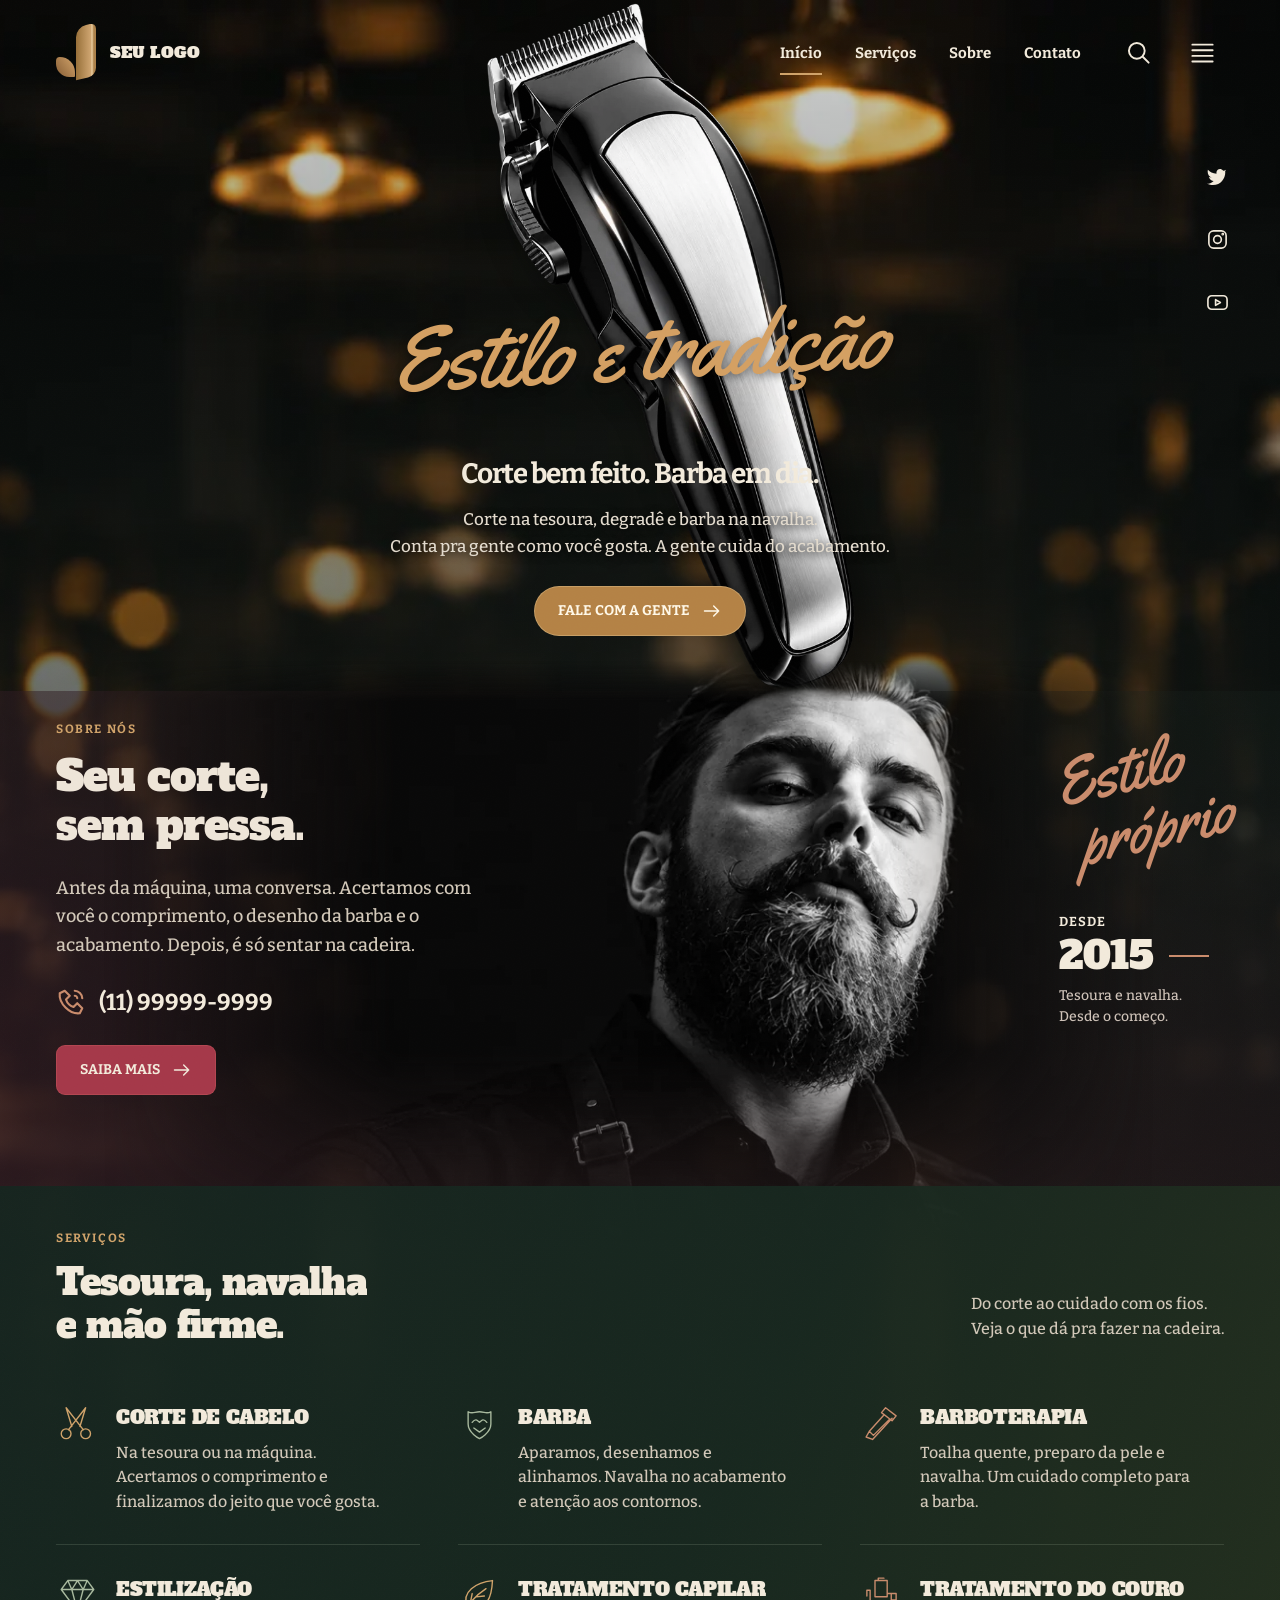
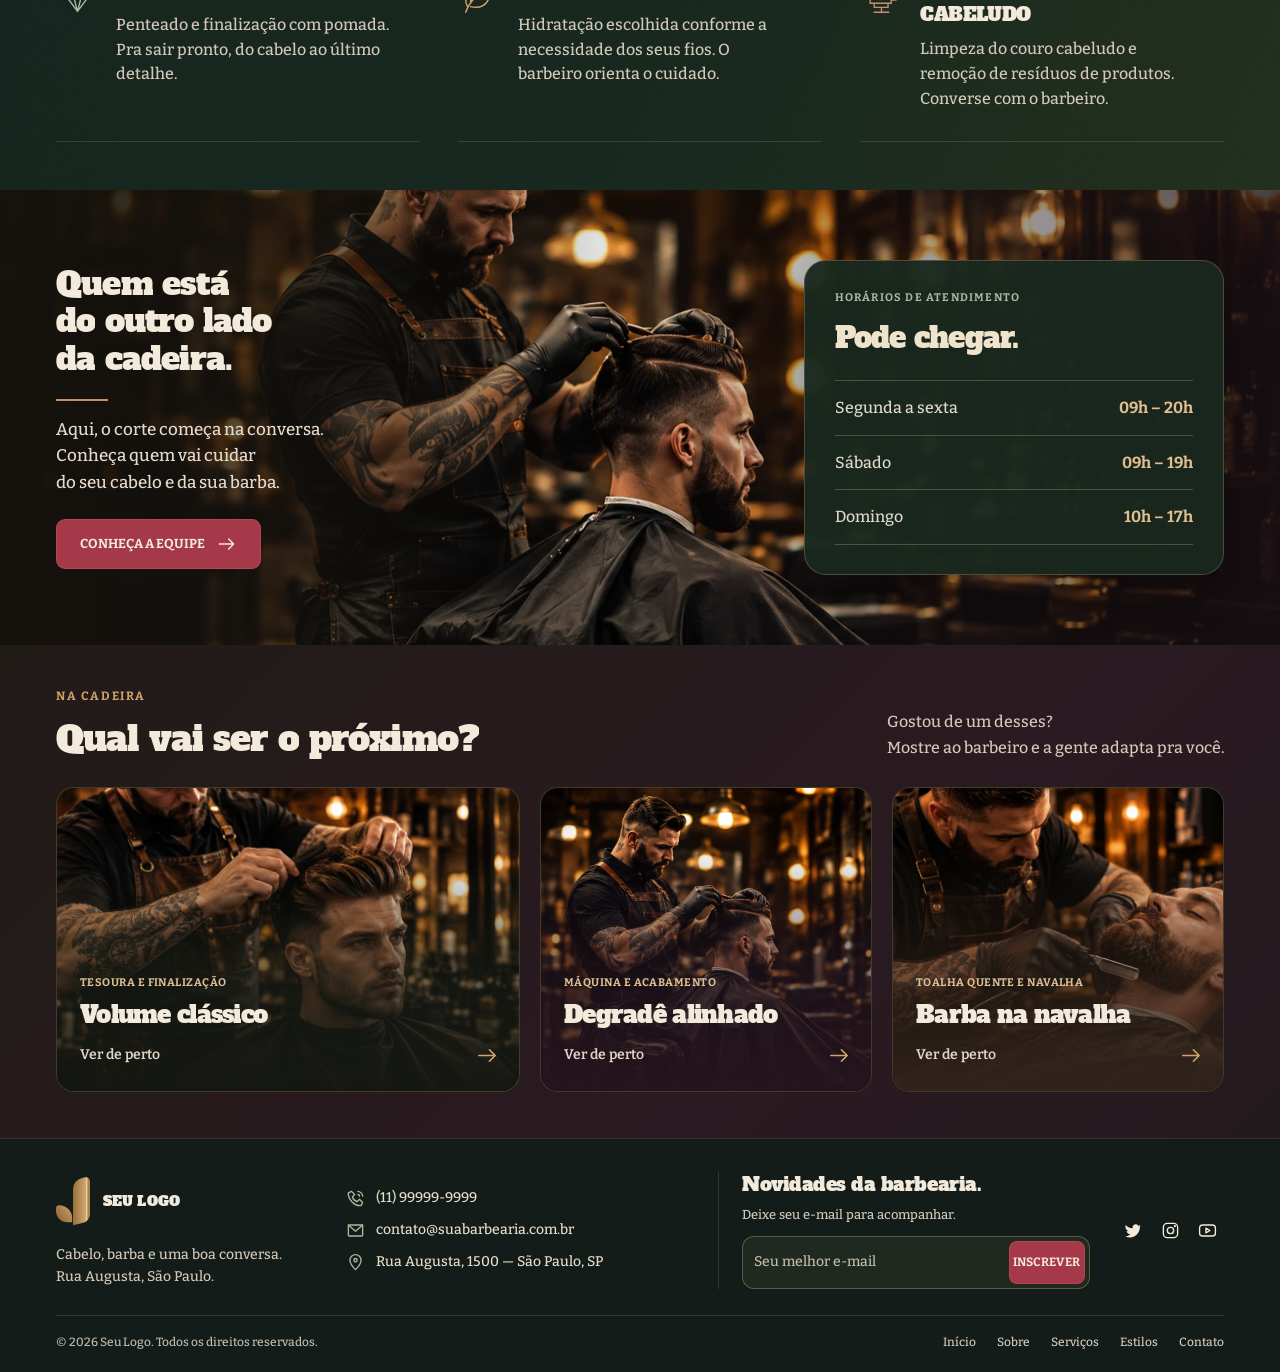
==== barbearia/index.html @ da45fa4f "Publica barbearia premium com tipografia própria e animações" ====
<!doctype html>
<html lang="pt-BR">
<head>
  <meta charset="UTF-8">
  <meta name="viewport" content="width=device-width, initial-scale=1">
  <meta name="theme-color" content="#0c0c0b">
  <meta name="description" content="Corte, barba e cuidado masculino em uma barbearia premium em São Paulo. Seu estilo, sua melhor versão.">
  <title>Barbearia Premium — Seu estilo, sua melhor versão</title>
  <link rel="icon" href="assets/favicon.svg" type="image/svg+xml">
  <link rel="preload" href="assets/clipper.webp" as="image" fetchpriority="high">
  <link rel="stylesheet" href="fonts.css">
  <link rel="stylesheet" href="styles.css">
  <script src="script.js" defer></script>
  <script src="motion.js" defer></script>
</head>
<body>
<a class="skip-link" href="#conteudo">Ir para o conteúdo</a>
<!-- Ícones vetoriais locais, sem biblioteca externa. -->
<svg class="svg-sprite" xmlns="http://www.w3.org/2000/svg" aria-hidden="true">
 <symbol id="i-arrow" viewBox="0 0 24 24"><path d="M3 12h17m-6-6 6 6-6 6"/></symbol>
 <symbol id="i-search" viewBox="0 0 24 24"><circle cx="10.5" cy="10.5" r="7"/><path d="m16 16 5 5"/></symbol>
 <symbol id="i-menu" viewBox="0 0 24 24"><path d="M3 5h18M3 10h18M3 15h18M3 20h18"/></symbol>
 <symbol id="i-phone" viewBox="0 0 24 24"><path d="m7 3 4 4-3 3c1 3 3 5 6 6l3-3 4 4-2 4c-8 1-17-8-16-16zM15 3c3 0 6 3 6 6m-6-2c1 0 2 1 2 2"/></symbol>
 <symbol id="i-mail" viewBox="0 0 24 24"><rect x="3" y="5" width="18" height="14" rx="1"/><path d="m3 5 9 8 9-8"/></symbol>
 <symbol id="i-pin" viewBox="0 0 24 24"><path d="M19 9c0 5-7 12-7 12S5 14 5 9a7 7 0 1 1 14 0Z"/><circle cx="12" cy="9" r="2"/></symbol>
 <symbol id="i-instagram" viewBox="0 0 24 24"><rect x="3" y="3" width="18" height="18" rx="5"/><circle cx="12" cy="12" r="4"/><circle cx="17.5" cy="6.5" r=".6"/></symbol>
 <symbol id="i-youtube" viewBox="0 0 24 24"><rect x="2" y="5" width="20" height="14" rx="4"/><path d="m10 9 5 3-5 3z"/></symbol>
 <symbol id="i-twitter" viewBox="0 0 24 24"><path d="M21 5c-1 .6-2 1-3 1-3-4-8-1-7 3-4 0-7-2-9-4-1 4 1 7 4 8-1 0-2 0-3-.4 1 3 3 4 5 4-2 2-5 3-7 3 13 5 20-6 19-13z" fill="currentColor" stroke="none"/></symbol>
 <symbol id="i-scissors" viewBox="0 0 48 48"><circle cx="10" cy="36" r="6"/><circle cx="34" cy="36" r="6"/><path d="m13 31 21-27-7 23M31 31 10 4l7 23"/></symbol>
 <symbol id="i-beard" viewBox="0 0 48 48"><path d="M10 9c5 3 8 0 14 0s9 3 14 0v15c0 11-14 18-14 18S10 35 10 24zm5 13c4-5 6-3 9 0 3-3 5-5 9 0M17 29l7 5 7-5"/></symbol>
 <symbol id="i-razor" viewBox="0 0 48 48"><path d="m29 4 13 10-5 6L24 10zm-2 9L9 33l5 5 20-20M9 33l-4 7 8 3 24-26"/></symbol>
 <symbol id="i-diamond" viewBox="0 0 48 48"><path d="m4 16 8-11h24l8 11-20 27zm0 0h40M12 5l5 11 7 27 7-27 5-11M17 16l7-11 7 11"/></symbol>
 <symbol id="i-leaf" viewBox="0 0 48 48"><path d="M9 37C1 19 20 7 40 5c-1 21-7 37-27 32M7 44c4-13 13-21 25-29M13 31l2-10m5 4 10-1"/></symbol>
 <symbol id="i-chair" viewBox="0 0 48 48"><path d="M16 5h15v20H16zM10 17v16h26V21h-5M10 17H6v7m30-3h6v8h-6M15 33v5h17v-5M24 38v6m-9 0h18M20 5V2h7"/></symbol>
</svg>
<header class="header container">
  <a class="brand" href="#inicio" aria-label="Seu Logo — Início"><span class="brand-mark" aria-hidden="true"></span><span>SEU LOGO</span></a>
  <nav class="desktop-nav" aria-label="Navegação principal"><a class="active" href="#inicio">Início</a><a href="#servicos">Serviços</a><a href="#sobre">Sobre</a><a href="#contato">Contato</a></nav>
  <div class="header-tools"><button class="icon-button" id="search-toggle" aria-label="Buscar no site"><svg><use href="#i-search"/></svg></button><button class="icon-button" id="menu-toggle" aria-label="Abrir menu" aria-expanded="false" aria-controls="menu-panel"><svg><use href="#i-menu"/></svg></button></div>
  <nav class="menu-panel" id="menu-panel" aria-label="Menu" hidden><a href="#inicio">Início</a><a href="#servicos">Serviços</a><a href="#sobre">Sobre</a><a href="#estilos">Estilos</a><a href="#contato">Contato e agendamento</a></nav>
 </header>
 <main id="conteudo">
<div class="opening">
  <section class="hero" id="inicio" aria-labelledby="hero-title">
   <div class="hero-stage container"><h1 id="hero-title">BARBEARIA</h1><img class="hero-clipper" src="assets/clipper.webp" alt="Máquina profissional de corte preta e prateada" width="640" height="1000" fetchpriority="high"><p class="hero-script">Estilo e tradição</p><div class="hero-copy"><p class="hero-tagline">Corte bem feito. Barba em dia.</p><p>Corte na tesoura, degradê e barba na navalha.<br>Conta pra gente como você gosta. A gente cuida do acabamento.</p><a class="button button-gold" href="#contato">FALE COM A GENTE <svg><use href="#i-arrow"/></svg></a></div></div>
   <div class="hero-social social" aria-label="Redes sociais"><a href="https://x.com/" target="_blank" rel="noopener noreferrer" aria-label="X"><svg><use href="#i-twitter"/></svg></a><a href="https://www.instagram.com/" target="_blank" rel="noopener noreferrer" aria-label="Instagram"><svg><use href="#i-instagram"/></svg></a><a href="https://www.youtube.com/" target="_blank" rel="noopener noreferrer" aria-label="YouTube"><svg><use href="#i-youtube"/></svg></a></div>
  </section>
  <section class="about" id="sobre" aria-labelledby="about-title">
   <div class="container about-layout"><div class="about-copy"><p class="eyebrow">SOBRE NÓS</p><h2 id="about-title">Seu corte,<br>sem pressa.</h2><p>Antes da máquina, uma conversa. Acertamos com você o comprimento, o desenho da barba e o acabamento. Depois, é só sentar na cadeira.</p><a class="about-phone" href="tel:+5511999999999"><svg><use href="#i-phone"/></svg>(11) 99999-9999</a><a class="button button-red" href="#equipe">SAIBA MAIS <svg><use href="#i-arrow"/></svg></a></div><img class="about-portrait" src="assets/portrait.webp" alt="Retrato em preto e branco de um homem de barba e bigode" width="1000" height="750" loading="lazy"><div class="about-signature"><p class="signature">Estilo<br><span>próprio</span></p><p class="since">DESDE<strong>2015 <span></span></strong></p><p>Tesoura e navalha.<br>Desde o começo.</p></div></div>
  </section>
  <section class="services" id="servicos" aria-labelledby="services-title"><div class="container"><div class="section-heading"><div><p class="eyebrow">SERVIÇOS</p><h2 id="services-title">Tesoura, navalha<br>e mão firme.</h2></div><p>Do corte ao cuidado com os fios.<br>Veja o que dá pra fazer na cadeira.</p></div>
   <div class="services-grid">
    <article class="service"><svg><use href="#i-scissors"/></svg><div><h3>CORTE DE CABELO</h3><p>Na tesoura ou na máquina. Acertamos o comprimento e finalizamos do jeito que você gosta.</p></div></article>
    <article class="service"><svg><use href="#i-beard"/></svg><div><h3>BARBA</h3><p>Aparamos, desenhamos e alinhamos. Navalha no acabamento e atenção aos contornos.</p></div></article>
    <article class="service"><svg><use href="#i-razor"/></svg><div><h3>BARBOTERAPIA</h3><p>Toalha quente, preparo da pele e navalha. Um cuidado completo para a barba.</p></div></article>
    <article class="service"><svg><use href="#i-diamond"/></svg><div><h3>ESTILIZAÇÃO</h3><p>Penteado e finalização com pomada. Pra sair pronto, do cabelo ao último detalhe.</p></div></article>
    <article class="service"><svg><use href="#i-leaf"/></svg><div><h3>TRATAMENTO CAPILAR</h3><p>Hidratação escolhida conforme a necessidade dos seus fios. O barbeiro orienta o cuidado.</p></div></article>
    <article class="service"><svg><use href="#i-chair"/></svg><div><h3>TRATAMENTO DO COURO CABELUDO</h3><p>Limpeza do couro cabeludo e remoção de resíduos de produtos. Converse com o barbeiro.</p></div></article>
   </div></div></section>
</div>
<section class="team" id="equipe" aria-labelledby="team-title"><img class="team-photo" src="assets/team.webp" alt="Barbeiro profissional atendendo um cliente em uma barbearia com iluminação quente" width="1600" height="900" loading="lazy"><div class="container team-layout"><div class="team-copy"><h2 id="team-title">Quem está<br>do outro lado<br>da cadeira.</h2><span class="gold-line"></span><p>Aqui, o corte começa na conversa.<br>Conheça quem vai cuidar<br>do seu cabelo e da sua barba.</p><button class="button button-red" id="team-details">CONHEÇA A EQUIPE <svg><use href="#i-arrow"/></svg></button></div><div class="hours"><p class="eyebrow">HORÁRIOS DE ATENDIMENTO</p><h3>Pode chegar.</h3><dl><div><dt>Segunda a sexta</dt><dd>09h – 20h</dd></div><div><dt>Sábado</dt><dd>09h – 19h</dd></div><div><dt>Domingo</dt><dd>10h – 17h</dd></div></dl></div></div></section>
<section class="styles-showcase" id="estilos" aria-labelledby="styles-title">
 <div class="container">
  <div class="styles-heading"><div><p class="eyebrow">NA CADEIRA</p><h2 id="styles-title">Qual vai ser o próximo?</h2></div><p>Gostou de um desses?<br>Mostre ao barbeiro e a gente adapta pra você.</p></div>
  <div class="styles-gallery">
   <button class="style-tile style-featured" data-style="0" aria-label="Ampliar visual: Volume clássico"><img src="assets/haircut.webp" alt="Corte masculino clássico com volume e acabamento definido" width="1100" height="619" loading="lazy"><span class="style-caption"><span class="style-kicker">TESOURA E FINALIZAÇÃO</span><strong>Volume clássico</strong><span class="style-discover">Ver de perto <svg><use href="#i-arrow"/></svg></span></span></button>
   <button class="style-tile" data-style="1" aria-label="Ampliar visual: Degradê alinhado"><img src="assets/team.webp" alt="Barbeiro trabalhando no degradê de um corte masculino" width="1600" height="900" loading="lazy"><span class="style-caption"><span class="style-kicker">MÁQUINA E ACABAMENTO</span><strong>Degradê alinhado</strong><span class="style-discover">Ver de perto <svg><use href="#i-arrow"/></svg></span></span></button>
   <button class="style-tile" data-style="2" aria-label="Ampliar visual: Barba na navalha"><img src="assets/beard.webp" alt="Cuidado profissional com o desenho e acabamento de uma barba" width="1100" height="619" loading="lazy"><span class="style-caption"><span class="style-kicker">TOALHA QUENTE E NAVALHA</span><strong>Barba na navalha</strong><span class="style-discover">Ver de perto <svg><use href="#i-arrow"/></svg></span></span></button>
  </div>
 </div>
</section>
</main>
<footer class="footer" id="contato"><div class="footer-main container"><div class="footer-brand"><a class="brand" href="#inicio"><span class="brand-mark" aria-hidden="true"></span><span>SEU LOGO</span></a><p>Cabelo, barba e uma boa conversa.<br>Rua Augusta, São Paulo.</p></div><address class="contact-details"><a href="tel:+5511999999999"><svg><use href="#i-phone"/></svg>(11) 99999-9999</a><a href="mailto:contato@suabarbearia.com.br"><svg><use href="#i-mail"/></svg>contato@suabarbearia.com.br</a><p><svg><use href="#i-pin"/></svg>Rua Augusta, 1500 — São Paulo, SP</p></address><div class="newsletter"><h3>Novidades da barbearia.</h3><p>Deixe seu e-mail para acompanhar.</p><form id="newsletter-form"><label class="sr-only" for="newsletter-email">Seu e-mail</label><input type="email" id="newsletter-email" name="email" placeholder="Seu melhor e-mail" autocomplete="email" required><button type="submit" class="button button-red">INSCREVER</button></form><p class="form-status" id="newsletter-status" role="status"></p></div><div class="footer-social social" aria-label="Redes sociais"><a href="https://x.com/" target="_blank" rel="noopener noreferrer" aria-label="X"><svg><use href="#i-twitter"/></svg></a><a href="https://www.instagram.com/" target="_blank" rel="noopener noreferrer" aria-label="Instagram"><svg><use href="#i-instagram"/></svg></a><a href="https://www.youtube.com/" target="_blank" rel="noopener noreferrer" aria-label="YouTube"><svg><use href="#i-youtube"/></svg></a></div></div><div class="footer-bottom container"><p>© <span id="year">2026</span> Seu Logo. Todos os direitos reservados.</p><nav aria-label="Navegação do rodapé"><a href="#inicio">Início</a><a href="#sobre">Sobre</a><a href="#servicos">Serviços</a><a href="#estilos">Estilos</a><a href="#contato">Contato</a></nav></div></footer>
<dialog id="content-dialog" class="content-dialog"><button class="dialog-close" aria-label="Fechar janela">×</button><div id="dialog-body"></div></dialog>
<dialog id="search-dialog" class="content-dialog search-dialog"><button class="dialog-close" aria-label="Fechar busca">×</button><p class="eyebrow">ENCONTRE O QUE PRECISA</p><h2>BUSCAR NO SITE</h2><label class="sr-only" for="site-search">Buscar serviços, estilos ou contato</label><input id="site-search" type="search" placeholder="Corte, barba, horários..." autocomplete="off"><ul id="search-results"></ul><p class="search-empty" hidden>Nenhum resultado. Tente “barba” ou “contato”.</p></dialog>
</body>
</html>
---- barbearia/fonts.css ----
@font-face {
  font-family: 'Alfa Slab One';
  font-style: normal;
  font-weight: 400;
  font-display: swap;
  src: url(assets/fonts/alfa-slab-one-400.woff) format('woff');
}
@font-face {
  font-family: 'Bitter';
  font-style: normal;
  font-weight: 500;
  font-display: swap;
  src: url(assets/fonts/bitter-500.woff) format('woff');
}
@font-face {
  font-family: 'Bitter';
  font-style: normal;
  font-weight: 600;
  font-display: swap;
  src: url(assets/fonts/bitter-600.woff) format('woff');
}
@font-face {
  font-family: 'Bitter';
  font-style: normal;
  font-weight: 700;
  font-display: swap;
  src: url(assets/fonts/bitter-700.woff) format('woff');
}
@font-face {
  font-family: 'Yellowtail';
  font-style: normal;
  font-weight: 400;
  font-display: swap;
  src: url(assets/fonts/yellowtail-400.woff) format('woff');
}
---- barbearia/styles.css ----
/* Identidade: letreiro de oficina, papel quente e pigmentos escuros. */
:root{--ink:#0d1110;--forest:#182920;--wine:#321b23;--tobacco:#38291d;--cream:#f2eadb;--muted:#d2c8b9;--brass:#d0a36a;--copper:#ca8c6c;--sage:#a8b99e;--red:#a53849;--line:#c5a27436;--display:'Alfa Slab One',Georgia,serif;--body:'Bitter',Georgia,serif;--script:'Yellowtail',cursive;--container:1200px;--ease:cubic-bezier(.22,1,.36,1)}
*{box-sizing:border-box}html{scroll-behavior:smooth;scroll-padding-top:24px}body{margin:0;background:var(--ink);color:var(--cream);font-family:var(--body);font-size:17px;font-weight:500;line-height:1.6}body:has(dialog[open]){overflow:hidden}button,input{font:inherit}button,a,input{-webkit-tap-highlight-color:transparent}button{cursor:pointer}a{color:inherit;text-decoration:none}img{display:block;max-width:100%}svg{width:24px;height:24px;fill:none;stroke:currentColor;stroke-width:1.7;stroke-linecap:round;stroke-linejoin:round;flex-shrink:0}.svg-sprite{position:absolute;width:0;height:0;overflow:hidden}.container{width:calc(100% - 112px);max-width:var(--container);margin-inline:auto}h1,h2,h3,p{margin:0}h2,h3{font-family:var(--display);font-weight:400;line-height:1.15;letter-spacing:-.025em}h2{font-size:38px}h3{font-size:22px}p{color:var(--muted)}a,button{transition:color .2s,background-color .2s,border-color .2s}a:hover{color:var(--brass)}:focus-visible{outline:2px solid var(--brass);outline-offset:5px}[hidden]{display:none!important}.sr-only{position:absolute;width:1px;height:1px;padding:0;margin:-1px;overflow:hidden;clip:rect(0,0,0,0);white-space:nowrap;border:0}.skip-link{position:fixed;left:16px;top:-80px;z-index:100;background:var(--brass);color:var(--ink);padding:12px}.skip-link:focus{top:16px}.eyebrow{font-family:var(--body);font-size:12px;color:var(--brass);font-weight:700;letter-spacing:1.6px;margin-bottom:13px;line-height:1.45}.button{display:inline-flex;align-items:center;justify-content:center;gap:12px;border:1px solid transparent;min-height:50px;padding:13px 23px;border-radius:9px;font-family:var(--body);font-size:14px;font-weight:700;line-height:1.25;letter-spacing:0;color:var(--cream);position:relative;isolation:isolate;overflow:hidden}.button svg{width:20px;height:20px;transition:transform .3s var(--ease)}.button:hover svg{transform:translateX(4px)}.button-red{background:var(--red);border-color:#d9716940}.button-red:hover{background:#ba4051;color:#fff}.button-gold{border-radius:30px;background:#b48245;border-color:#e4c79566;color:#fff8e8}.button-gold:hover{background:#c39252;color:#fff}.button-gold:after{content:'';position:absolute;inset:-50% auto -50% -45%;width:25%;background:linear-gradient(90deg,transparent,#fff6,transparent);transform:skewX(-20deg);pointer-events:none}.button-gold:hover:after,.button-gold:focus-visible:after{animation:button-sheen .8s var(--ease)}@keyframes button-sheen{to{left:130%}}
/* Navegação e hero: fotografias no centro da composição. */
.opening{position:relative;isolation:isolate;background:#0d1511}.opening:before{content:'';position:absolute;inset:0;z-index:-2;background:linear-gradient(180deg,#10171430,#101714a3 40%,#24151acc 65%,#111c15f5 100%),url('assets/interior.webp') center top/cover no-repeat}.opening:after{content:'';position:absolute;inset:0;z-index:8;pointer-events:none;opacity:.09;background-image:url("data:image/svg+xml,%3Csvg xmlns='http://www.w3.org/2000/svg' width='160' height='160'%3E%3Cfilter id='n'%3E%3CfeTurbulence type='fractalNoise' baseFrequency='.87' numOctaves='3' stitchTiles='stitch'/%3E%3C/filter%3E%3Cpath fill='%23fff' opacity='.16' filter='url(%23n)' d='M0 0h160v160H0z'/%3E%3C/svg%3E")}.header{position:absolute;z-index:20;top:0;left:0;right:0;display:flex;align-items:center;gap:35px;height:105px;max-width:1280px}.brand{display:inline-flex;align-items:center;gap:12px;font-family:var(--display);font-size:16px;letter-spacing:.1px;color:var(--cream);white-space:nowrap}.brand-mark{position:relative;display:block;width:42px;height:55px;flex-shrink:0}.brand-mark:before{content:'';position:absolute;right:2px;top:0;height:53px;width:20px;border-radius:10px 6px 8px 0;background:linear-gradient(90deg,#977039,#d1a773 76%,#f0d6aa 79%,#ac814a 89%);transform:skewY(-13deg)}.brand-mark:after{content:'';position:absolute;left:0;bottom:3px;width:19px;height:20px;border-radius:4px 16px 1px 14px;background:linear-gradient(55deg,#865e35,#d2a36a)}.desktop-nav{display:flex;margin-left:auto;gap:33px;font-size:15px;font-weight:700}.desktop-nav a{position:relative;padding:12px 0}.desktop-nav a:after{content:'';position:absolute;bottom:2px;left:0;width:100%;height:2px;background:var(--brass);transform:scaleX(0);transform-origin:left;transition:transform .35s var(--ease)}.desktop-nav a.active:after,.desktop-nav a:hover:after,.desktop-nav a:focus-visible:after{transform:scaleX(1)}.header-tools{display:flex;gap:20px}.icon-button{display:grid;place-items:center;background:none;color:var(--cream);border:0;padding:8px;min-width:44px;min-height:44px}.icon-button svg{width:27px;height:27px}.icon-button:hover{color:var(--brass)}.menu-panel{position:absolute;right:0;top:95px;width:310px;padding:19px 25px;background:#17221bf5;border:1px solid var(--line);border-radius:18px;box-shadow:0 15px 45px #0006;font-size:16px}.menu-panel a{display:block;padding:10px 0}.hero{height:clamp(650px,54vw,790px);position:relative;isolation:isolate}.hero-stage{height:100%;position:relative;text-align:center;max-width:1260px;width:calc(100% - 140px)}.hero h1{position:absolute;z-index:1;left:0;right:0;top:22%;font-family:var(--display);font-size:clamp(65px,12.8vw,185px);font-weight:400;letter-spacing:-.06em;line-height:1;color:var(--cream);text-shadow:0 4px 22px #0005}.hero-clipper{--clipper-x:-46%;position:absolute;z-index:2;left:50%;top:0;height:100%;width:48%;object-fit:contain;transform:translateX(var(--clipper-x));filter:drop-shadow(13px 10px 16px #0008);pointer-events:none;animation:clipper-float 6.5s ease-in-out infinite}.hero-script{position:absolute;z-index:3;left:0;right:0;top:44%;font-family:var(--script);font-size:clamp(65px,7.1vw,109px);line-height:1;letter-spacing:0;color:#d4a062;white-space:nowrap;transform:rotate(-3deg);text-shadow:0 3px 8px #0006}.hero-copy{position:absolute;z-index:4;left:0;right:0;top:66%}.hero-tagline{font-family:var(--body);font-size:28px;line-height:1.25;font-weight:700;color:var(--cream);margin-bottom:15px;letter-spacing:-.04em}.hero-copy>p:nth-child(2){font-size:17px;line-height:1.6;color:#e2dacd;margin:0 auto 25px;max-width:680px;text-shadow:0 2px 10px #000}.hero-social{position:absolute;right:3.6%;top:23%;flex-direction:column;gap:27px}.social{display:flex;align-items:center}.social a{display:grid;place-items:center;min-width:32px;min-height:36px}.social svg{width:23px;height:23px}@keyframes clipper-float{0%,100%{transform:translateX(var(--clipper-x)) translateY(0) rotate(-1.5deg)}50%{transform:translateX(var(--clipper-x)) translateY(-18px) rotate(1.5deg)}}
.about{position:relative;z-index:6;background:linear-gradient(90deg,#301c2382,#211b1980 42%,#17231d45)}.about-layout{position:relative;min-height:495px;padding:30px 0 48px}.about-copy{position:relative;z-index:2;width:45%;max-width:500px}.about h2{font-size:42px;line-height:1.18;margin-bottom:23px;color:#eee5d8}.about-copy>p:not(.eyebrow){font-size:18px;line-height:1.6;max-width:425px}.about-phone{display:flex;align-items:center;gap:13px;font-family:var(--body);font-size:23px;font-weight:700;margin:24px 0}.about-phone svg{width:30px;height:30px;color:var(--copper)}.about-portrait{position:absolute;z-index:0;width:90%;max-width:none;right:6%;top:-30px;height:580px;object-fit:cover;object-position:69% 43%;mask-image:linear-gradient(0deg,transparent,black 33%,black 93%,transparent),linear-gradient(90deg,transparent,black 28%,black 75%,transparent);mask-composite:intersect;filter:grayscale(1)}.about-signature{position:absolute;right:0;top:45px;width:165px;z-index:1}.signature{font-family:var(--script);font-size:65px;line-height:.95;color:var(--copper);transform:rotate(-13deg)}.signature span{margin-left:12px}.since{margin-top:55px;font-family:var(--body);color:var(--cream);font-size:13px;font-weight:700;letter-spacing:1px;line-height:1}.since strong{display:flex;align-items:center;gap:16px;font-family:var(--display);font-size:38px;font-weight:400;line-height:1.5;letter-spacing:-1px}.since strong span{display:inline-block;width:40px;height:2px;background:var(--copper)}.about-signature>p:last-child{font-size:14px;line-height:1.5;color:#cec2b8}.services{position:relative;z-index:7;padding:44px 0 48px;background:linear-gradient(115deg,#15251fee,#17281fee 55%,#24301eee)}.section-heading{display:flex;align-items:flex-end;justify-content:space-between;gap:40px;margin-bottom:30px}.section-heading h2{font-size:36px;line-height:1.2}.section-heading>p{max-width:400px;font-size:16px;line-height:1.6;padding-bottom:5px}.services-grid{display:grid;grid-template-columns:repeat(3,1fr);gap:4px 38px}.service{display:flex;gap:19px;align-items:flex-start;padding:25px 2px 29px;border-bottom:1px solid #bac8ad2b;transition:border-color .3s}.service>svg{width:39px;height:44px;color:var(--brass);stroke-width:1.7}.service:nth-child(2n)>svg{color:var(--sage)}.service:nth-child(3n)>svg{color:var(--copper)}.service h3{font-size:19px;line-height:1.3;letter-spacing:-.02em;margin:3px 0 11px}.service p{font-size:16px;line-height:1.55;max-width:275px}.service:hover{border-color:#c0a27588}.service p br{display:none}
.team{position:relative;isolation:isolate;min-height:455px;display:flex;align-items:center;background:var(--tobacco)}.team-photo{position:absolute;inset:0;width:100%;height:100%;object-fit:cover;object-position:center 45%;z-index:-2}.team:before{content:'';position:absolute;inset:0;z-index:-1;background:linear-gradient(90deg,#17140fe8,#17140faf 25%,#17140f18 48%,#21191855 65%,#25171c9c)}.team-layout{display:flex;align-items:center;justify-content:space-between;gap:30px;padding:40px 0}.team-copy{width:35%}.team-copy h2{font-size:32px;line-height:1.18}.gold-line{display:block;width:52px;height:2px;background:var(--copper);margin:20px 0 16px;transform-origin:left}.team-copy p{font-size:17px;line-height:1.55;color:#e4d9cb;margin-bottom:23px}.team-copy .button{font-size:13px}.hours{width:36%;max-width:430px;background:#19281ff5;border:1px solid #d4b58345;border-radius:22px;padding:29px 30px;box-shadow:0 15px 40px #0004}.hours .eyebrow{font-size:11px;color:var(--sage);letter-spacing:1.2px;margin-bottom:16px}.hours h3{font-size:29px;line-height:1.2;margin-bottom:24px;color:#f0e3cc}.hours dl{margin:0}.hours dl>div{display:flex;justify-content:space-between;gap:16px;border-top:1px solid #b6b98e4d;padding:14px 0;font-size:16px}.hours dl>div:last-child{border-bottom:1px solid #b6b98e4d}.hours dt{color:#dfd8ca}.hours dd{margin:0;white-space:nowrap;font-weight:700;color:#dfbe90}
.styles-showcase{background:linear-gradient(135deg,#211b18,#2a1a21 65%,#231a1e);padding:43px 0 46px}.styles-heading{display:flex;justify-content:space-between;align-items:flex-end;gap:32px;margin-bottom:27px}.styles-heading h2{font-size:35px;line-height:1.2}.styles-heading>p{font-size:16px;line-height:1.6;max-width:400px}.styles-gallery{display:grid;grid-template-columns:1.4fr 1fr 1fr;gap:20px}.style-tile{--tilt-x:0deg;--tilt-y:0deg;position:relative;min-height:305px;overflow:hidden;isolation:isolate;padding:0;border:1px solid #ccae7d30;border-radius:18px;background:#221f17;color:var(--cream);text-align:left;transform:perspective(1000px) rotateX(var(--tilt-x)) rotateY(var(--tilt-y));transition:transform .35s var(--ease),border-color .3s}.style-tile:after{content:'';position:absolute;inset:0;z-index:-1;background:linear-gradient(0deg,#151712fa,#1b2018a6 37%,#0000 83%)}.style-tile:nth-child(2):after{background:linear-gradient(0deg,#26141efa,#2818229c 37%,#0000 83%)}.style-tile:nth-child(3):after{background:linear-gradient(0deg,#30231bfa,#30231b9c 37%,#0000 83%)}.style-tile img{position:absolute;inset:0;z-index:-2;width:100%;height:100%;object-fit:cover;transition:transform .6s var(--ease),filter .3s}.style-tile:nth-child(2) img{object-position:40% center}.style-tile:nth-child(3) img{object-position:38% center}.style-caption{position:absolute;left:23px;right:20px;bottom:24px;display:flex;flex-direction:column;gap:11px}.style-kicker{font-family:var(--body);font-size:11px;letter-spacing:.45px;color:#dec193;font-weight:700;line-height:1.4}.style-caption strong{font-family:var(--display);font-size:24px;font-weight:400;line-height:1.2;letter-spacing:-.03em}.style-discover{display:flex;align-items:center;justify-content:space-between;color:#ded5c9;font-size:14px;font-weight:600;margin-top:3px}.style-discover svg{width:23px;height:23px;color:var(--brass);transition:transform .3s}.style-tile:hover{border-color:#d4ae7080}.style-tile:hover img{transform:scale(1.045)}.style-tile:hover .style-discover svg{transform:translateX(4px)}
.footer{border-top:1px solid #b6906133;background:#131c18}.footer-main{display:grid;grid-template-columns:.95fr 1.25fr 1.35fr auto;gap:28px;align-items:center;padding:33px 0 26px;max-width:1280px}.footer .brand{font-size:14px;gap:10px}.footer .brand-mark{transform:scale(.85);transform-origin:left center;margin-right:-5px}.footer-brand p{font-size:14px;line-height:1.55;margin-top:7px}.contact-details{display:grid;gap:10px;font-style:normal;font-size:14px;line-height:1.5}.contact-details a,.contact-details p{display:flex;align-items:flex-start;gap:11px;color:#e7ddcb;overflow-wrap:anywhere}.contact-details svg{width:19px;height:21px;color:var(--sage);margin-top:1px}.contact-details a:hover{color:var(--brass)}.newsletter{padding-left:23px;border-left:1px solid #b8b09930}.newsletter h3{font-size:19px;line-height:1.3}.newsletter>p{font-size:13px;margin:8px 0 10px}.newsletter form{display:flex;gap:4px;padding:4px;border:1px solid #cfb78c59;border-radius:12px;background:#20291f}.newsletter input{width:100%;min-width:0;border:0;background:none;color:var(--cream);padding:9px 7px;font-size:14px;border-radius:8px}.newsletter input::placeholder{color:#c0bba8}.newsletter .button{padding:10px 12px;min-height:43px;font-size:12px;border-radius:8px}.newsletter .form-status{margin:0;font-size:12px;color:var(--brass)}.form-status:not(:empty){margin-top:8px}.footer-social{gap:5px}.footer-social svg{width:19px;height:19px}.footer-bottom{display:flex;justify-content:space-between;gap:20px;border-top:1px solid #b7b59029;padding:17px 0 20px;max-width:1280px;font-size:12px}.footer-bottom p{color:#c2bbad}.footer-bottom nav{display:flex;gap:21px;color:#d5caba}.content-dialog{width:min(650px,calc(100% - 32px));max-height:85dvh;overflow:auto;background:#1c2820;color:var(--cream);border:1px solid #c6a47360;border-radius:21px;padding:48px 38px 36px;box-shadow:0 20px 80px #0009}.content-dialog::backdrop{background:#0b1010d6}.dialog-close{position:absolute;right:12px;top:9px;color:var(--cream);background:none;border:0;font-family:var(--body);font-size:29px;line-height:1;width:44px;height:44px;border-radius:50%}.dialog-close:hover{background:#e8d3a91a}.content-dialog h2{font-size:31px;line-height:1.2;margin-bottom:21px}.content-dialog h3{font-size:19px;margin-top:24px;margin-bottom:12px}.content-dialog p{margin-bottom:16px;font-size:17px;line-height:1.65}.content-dialog .eyebrow{font-size:11px;line-height:1.4}.content-dialog img{width:100%;aspect-ratio:2;object-fit:cover;margin:20px 0;border-radius:15px}.search-dialog input{width:100%;padding:13px;background:#131c15;color:var(--cream);border:1px solid #b8aa754d;border-radius:12px;font-size:17px}.search-dialog ul{padding:0;margin:20px 0 0;list-style:none}.search-dialog li a{display:block;padding:13px 0;border-bottom:1px solid var(--line);font-size:16px}.search-dialog .search-empty{margin-top:18px}
/* Movimento progressivo: o conteúdo continua visível sem JavaScript. */
html[data-motion='enabled'] .reveal:not(.is-visible){opacity:0}
.reveal{transition:opacity .85s var(--ease);transition-delay:var(--reveal-delay,0ms)}
.reveal--rise{transition-property:opacity,translate;translate:0 0}html[data-motion='enabled'] .reveal--rise:not(.is-visible){translate:0 26px}
.reveal--mask{transition-property:opacity,clip-path;clip-path:inset(0 0 0 0);transition-duration:1.1s}html[data-motion='enabled'] .reveal--mask:not(.is-visible){clip-path:inset(0 100% 0 0)}
.reveal--words{opacity:1!important}.word-mask{display:inline-block;overflow:hidden;vertical-align:bottom;padding-bottom:.12em;margin-bottom:-.12em}.word-inner{display:inline-block;transition:transform .75s var(--ease),opacity .65s var(--ease);transition-delay:calc(var(--word-index,0)*65ms);transform:translateY(0);opacity:1}html[data-motion='enabled'] .reveal--words:not(.is-visible) .word-inner{transform:translateY(110%);opacity:0}
.gold-line.reveal{transition:scale .8s var(--ease),opacity .6s;scale:1 1}html[data-motion='enabled'] .gold-line.reveal:not(.is-visible){scale:0 1}
.style-tile.reveal{transition:opacity .85s var(--ease),transform .35s var(--ease),border-color .3s;transition-delay:var(--reveal-delay,0ms),0ms,0ms}
.reveal:focus-within{opacity:1!important;translate:0 0!important;clip-path:none!important}.reveal:focus-within .word-inner{transform:none!important;opacity:1!important}
@media(max-width:1100px){.container{width:calc(100% - 80px)}.header{height:95px;gap:23px}.header-tools{gap:12px}.desktop-nav{gap:23px;font-size:14px}.brand{font-size:14px}.hero{height:650px}.hero-stage{width:calc(100% - 130px)}.hero h1{top:23%;font-size:12.8vw}.hero-script{top:43%;font-size:8.2vw}.hero-copy{top:65%}.hero-tagline{font-size:25px}.hero-copy>p:nth-child(2){font-size:16px;max-width:580px}.about-layout{min-height:445px}.about h2{font-size:36px}.about-copy>p:not(.eyebrow){font-size:17px}.about-phone{font-size:21px}.about-portrait{height:515px;top:-20px}.about-signature{width:135px;top:40px}.signature{font-size:54px}.since{margin-top:40px}.since strong{font-size:32px}.about-signature>p:last-child{font-size:12px}.section-heading h2{font-size:31px}.section-heading>p{font-size:15px;max-width:330px}.services-grid{gap:5px 25px}.service{gap:14px}.service>svg{width:33px;height:37px}.service h3{font-size:17px}.service p{font-size:15px}.team-copy{width:36%}.team-copy h2{font-size:28px}.team-copy p{font-size:16px}.team-copy .button{font-size:12px;padding:13px 16px}.hours{width:38%;padding:25px}.hours h3{font-size:25px}.hours dl>div{font-size:14px}.styles-heading h2{font-size:30px}.styles-heading>p{font-size:15px}.styles-gallery{gap:16px}.style-caption{left:18px;right:15px}.style-kicker{font-size:10px}.style-caption strong{font-size:21px}.style-discover{font-size:13px}.style-tile{min-height:285px}.footer-main{grid-template-columns:1fr 1fr;gap:28px 40px}.newsletter{padding-left:0;border-left:0}.footer-social{justify-content:flex-start;gap:15px}.footer-bottom{font-size:12px}.content-dialog h2{font-size:29px}}
@media(max-width:760px){.container{width:calc(100% - 40px)}.header{height:87px;gap:8px}.brand{font-size:13px;gap:7px}.brand-mark{transform:scale(.8);transform-origin:left center;margin-right:-5px}.desktop-nav{display:none}.header-tools{margin-left:auto;gap:7px}.menu-panel{top:78px;width:min(330px,100%)}.hero{height:710px}.hero-stage{width:calc(100% - 34px)}.hero h1{font-size:12.9vw;top:28%;letter-spacing:-.06em}.hero-clipper{top:69px;height:470px;width:76%;left:48%}.hero-script{top:42.5%;font-size:15.6vw}.hero-copy{top:65%;padding:0 8px}.hero-tagline{font-size:25px;line-height:1.3;max-width:350px;margin:0 auto 16px}.hero-copy>p:nth-child(2){font-size:15px;line-height:1.6;max-width:340px;margin-bottom:24px}.hero-copy br{display:none}.hero .button{font-size:14px}.hero-social{right:8px;top:116px;gap:12px}.hero-social svg{width:17px;height:17px}.hero-social a{min-width:26px;min-height:30px}.opening:before{background-size:auto 1150px;background-position:center top}.about-layout{min-height:680px;padding-top:30px}.about-copy{width:72%;padding-top:0}.about h2{font-size:33px;margin-bottom:23px}.about-copy>p:not(.eyebrow){font-size:16px;line-height:1.6;max-width:235px}.about-phone{font-size:18px;gap:8px;margin:24px 0}.about-phone svg{width:24px;height:24px}.about .button{font-size:13px;padding:13px 20px}.about-portrait{width:calc(100% + 40px);right:-20px;top:220px;height:455px;object-position:73% 50%;mask-image:linear-gradient(0deg,transparent,black 20%,black 66%,transparent),linear-gradient(90deg,transparent,black 44%,black 88%,transparent);mask-composite:intersect;opacity:.88}.about-signature{right:-2px;top:47px;width:82px}.signature{font-size:39px;line-height:1}.signature span{margin-left:0}.since{margin-top:33px;font-size:10px}.since strong{font-size:24px;gap:7px}.since strong span{width:22px}.about-signature>p:last-child{font-size:10px}.eyebrow{font-size:11px;letter-spacing:1.2px}.services{padding:34px 0 35px}.section-heading{display:block;margin-bottom:18px}.section-heading h2{font-size:29px;line-height:1.22}.section-heading>p{font-size:15px;margin-top:17px;max-width:330px}.services-grid{grid-template-columns:repeat(2,1fr);gap:4px 19px}.service{flex-direction:column;padding:25px 0;gap:10px;min-width:0}.service>svg{width:35px;height:38px}.service h3{font-size:17px;line-height:1.4;overflow-wrap:anywhere;margin-top:0}.service p{font-size:15px;line-height:1.55}.team{min-height:700px;align-items:stretch}.team-photo{object-position:43% 15%}.team:before{background:linear-gradient(90deg,#17140fc9,#15191433),linear-gradient(0deg,#151f17f5 10%,#0000 80%)}.team-layout{flex-direction:column;align-items:stretch;gap:38px;padding:38px 0 30px}.team-copy{width:83%}.team-copy h2{font-size:29px;line-height:1.2}.team-copy p{font-size:16px}.team-copy .button{font-size:13px}.hours{width:100%;max-width:none;margin-top:auto;padding:26px}.hours .eyebrow{font-size:11px}.hours h3{font-size:28px}.hours dl>div{font-size:15px;gap:12px}.styles-showcase{padding:36px 0 40px}.styles-heading{display:block;margin-bottom:24px}.styles-heading h2{font-size:29px;max-width:350px}.styles-heading>p{font-size:15px;margin-top:18px}.styles-gallery{grid-template-columns:1fr;gap:18px}.style-tile{min-height:270px}.style-caption{left:21px;right:20px;bottom:23px;gap:11px}.style-kicker{font-size:11px}.style-caption strong{font-size:25px}.style-discover{font-size:14px}.footer-main{grid-template-columns:1fr;gap:29px;padding:32px 0}.footer .brand{font-size:14px}.footer-brand p,.contact-details{font-size:15px}.contact-details{gap:14px}.newsletter{border-top:1px solid var(--line);padding:26px 0 0}.newsletter h3{font-size:21px}.newsletter>p{font-size:14px}.newsletter input{font-size:15px;padding:12px 8px}.newsletter .button{font-size:12px;padding:12px 14px}.footer-social{gap:15px}.footer-social svg{width:22px;height:22px}.footer-bottom{flex-direction:column;gap:17px;padding:21px 0 25px;font-size:12px}.footer-bottom nav{font-size:13px;gap:19px;flex-wrap:wrap}.content-dialog{padding:48px 23px 30px}.content-dialog h2{font-size:25px}.content-dialog h3{font-size:17px}.content-dialog p{font-size:16px}.button{white-space:normal;text-align:center}.reveal--rise{transition-duration:.65s}html[data-motion='enabled'] .reveal--rise:not(.is-visible){translate:0 20px}}
@media(max-width:360px){.hero{height:695px}.hero-clipper{height:450px;top:70px}.hero-tagline{font-size:23px}.hero-copy>p:nth-child(2){font-size:14px}.hero-script{top:43%}.about h2{font-size:30px}.about-copy>p:not(.eyebrow){font-size:15px}.about-phone{font-size:16px}.about-signature{width:72px;right:-3px}.signature{font-size:34px}.services-grid{gap:4px 16px}.service h3{font-size:16px}.service p{font-size:14px}.hours dl>div{font-size:14px}.styles-heading h2{font-size:27px}.style-caption strong{font-size:23px}}
@media(prefers-reduced-motion:reduce){html{scroll-behavior:auto}*,*:before,*:after{animation:none!important;transition:none!important}.reveal{opacity:1!important;translate:0 0!important;clip-path:none!important;scale:1 1!important}.word-inner{transform:none!important;opacity:1!important}.style-tile{transform:none!important}.hero-clipper{transform:translateX(var(--clipper-x))}.hero-clipper{will-change:auto}}
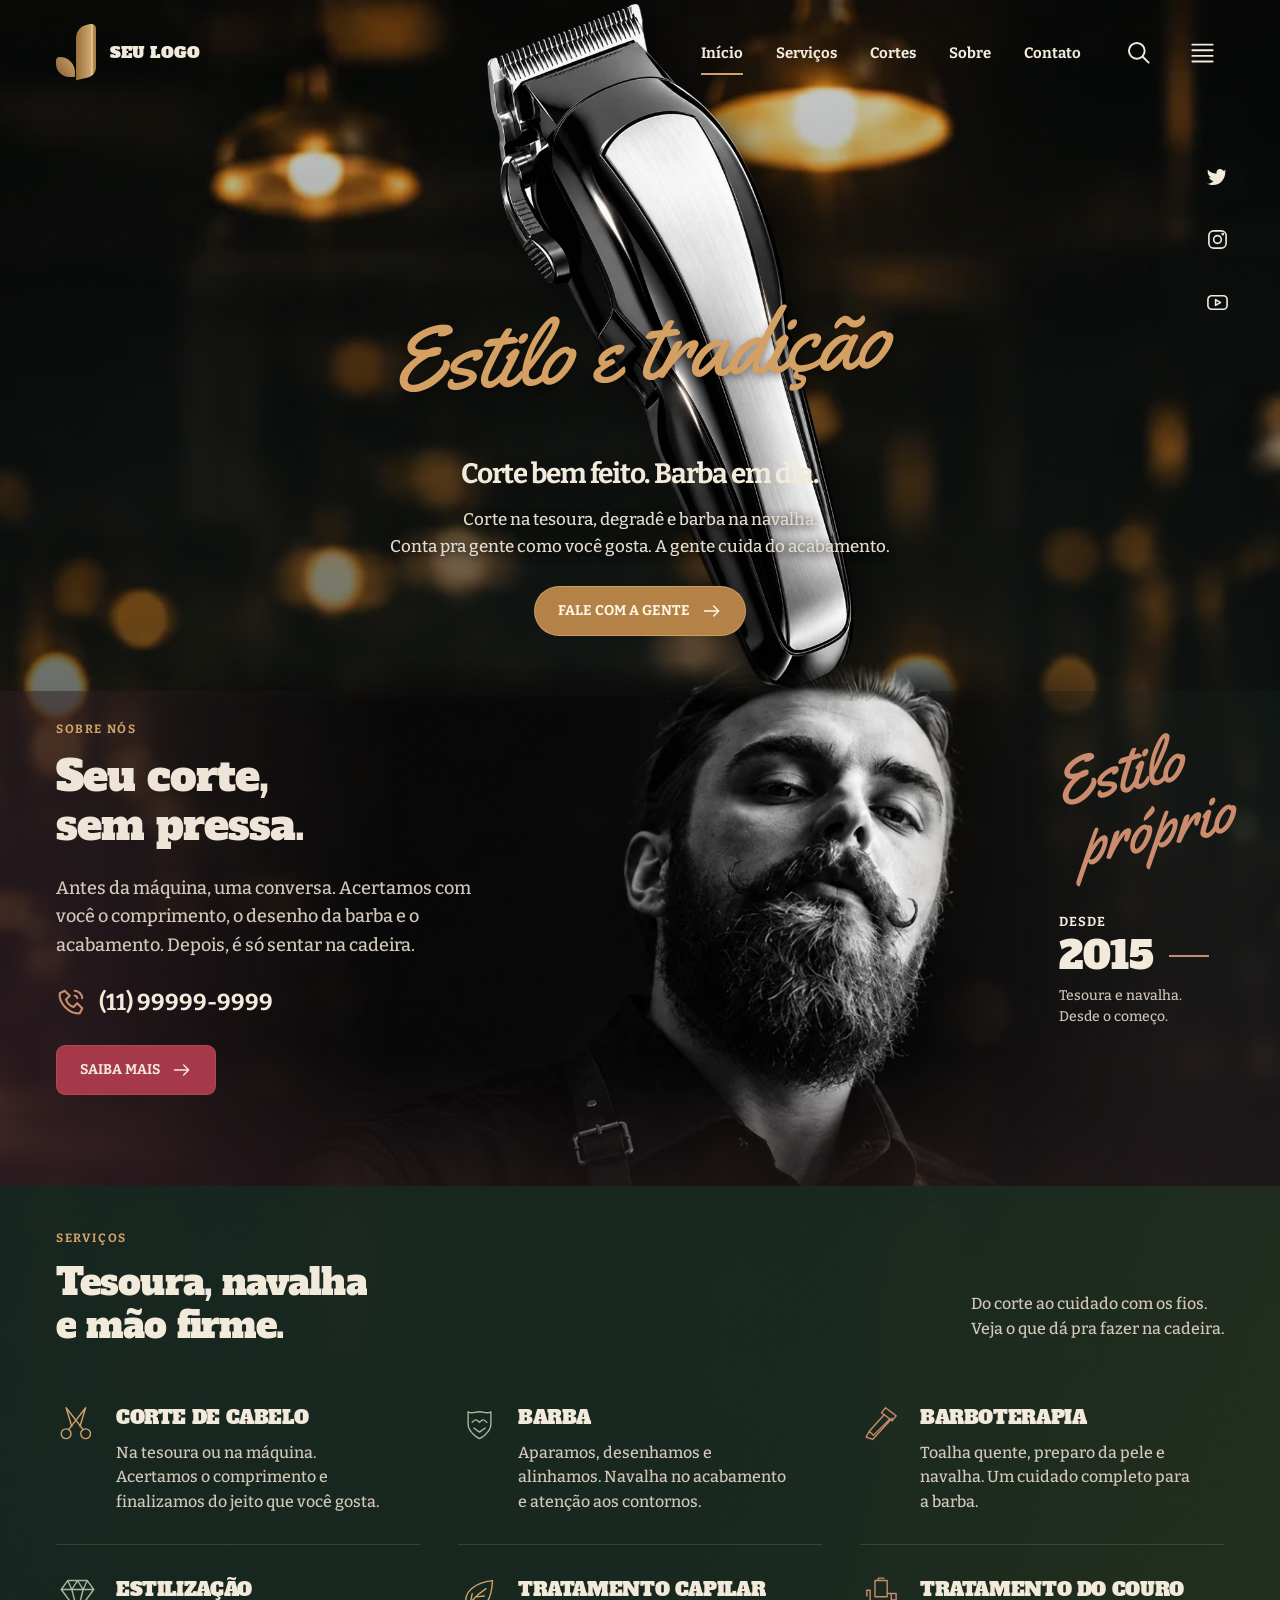
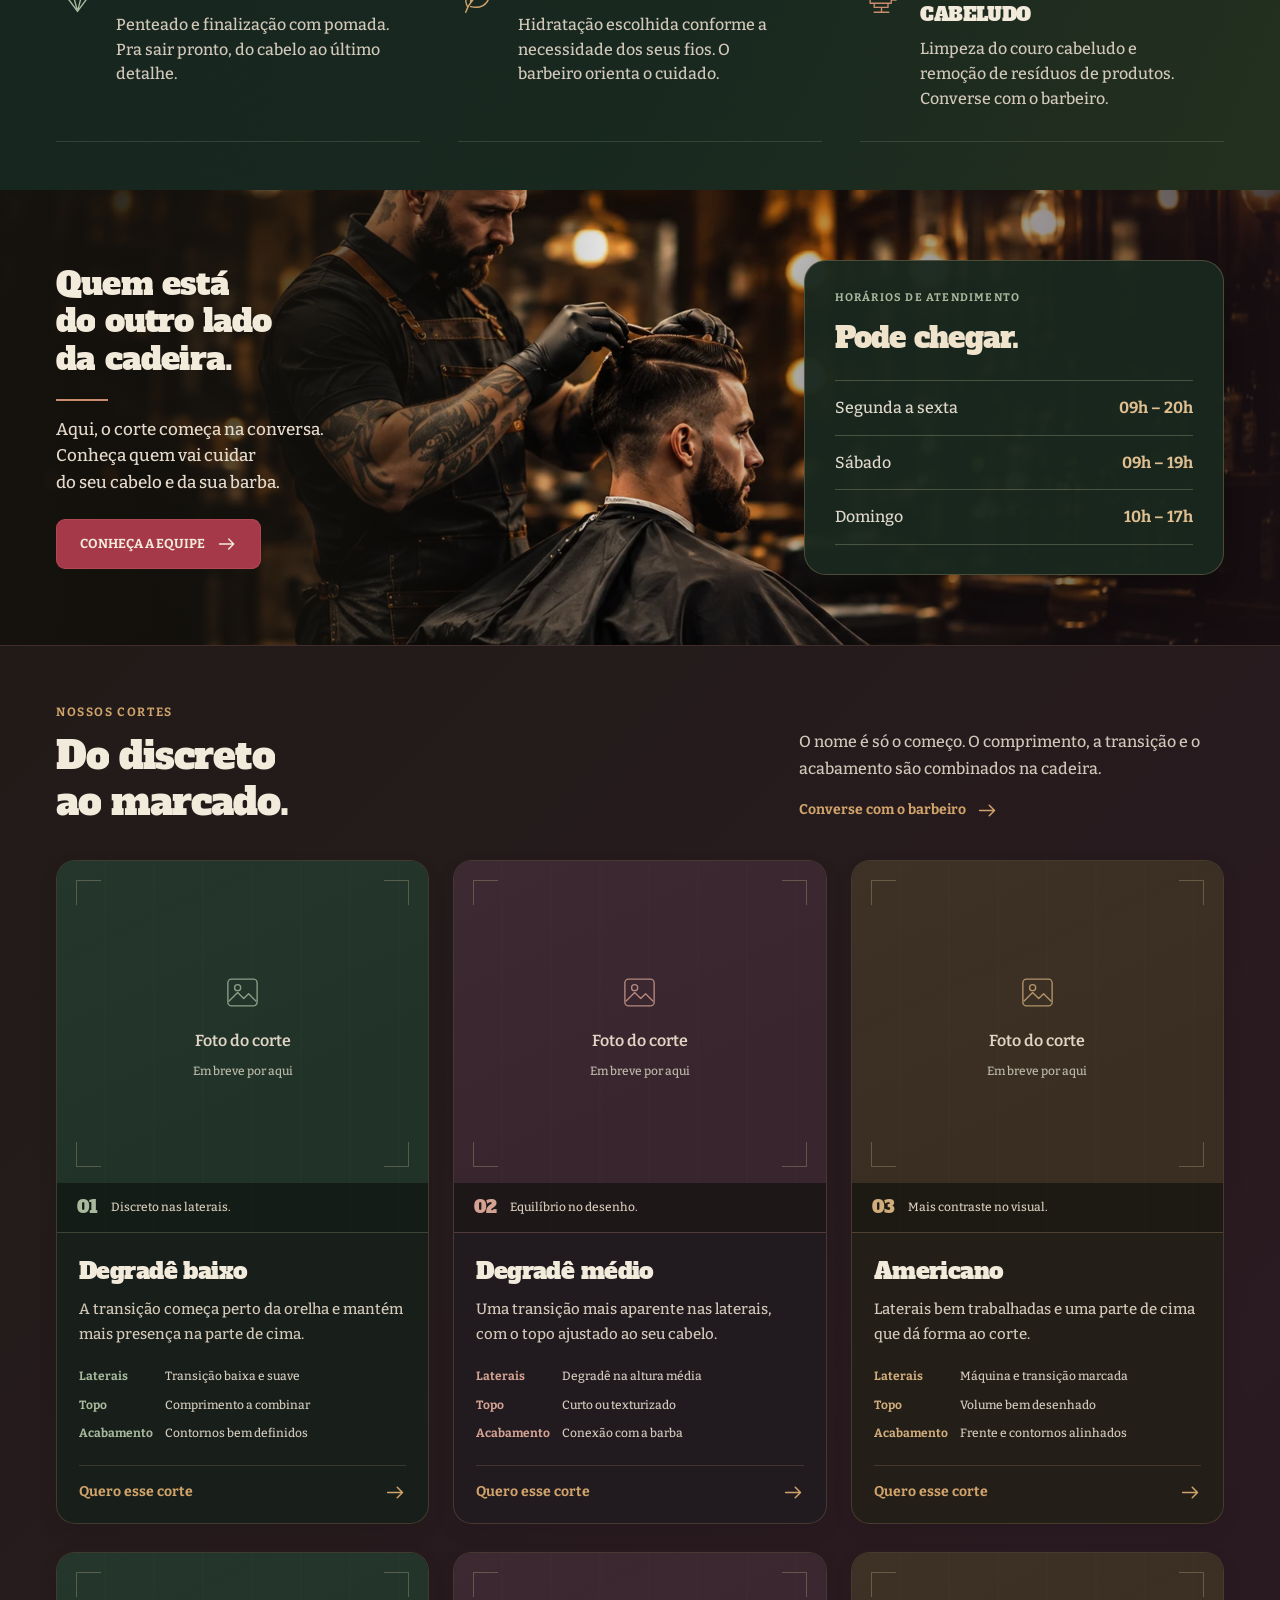
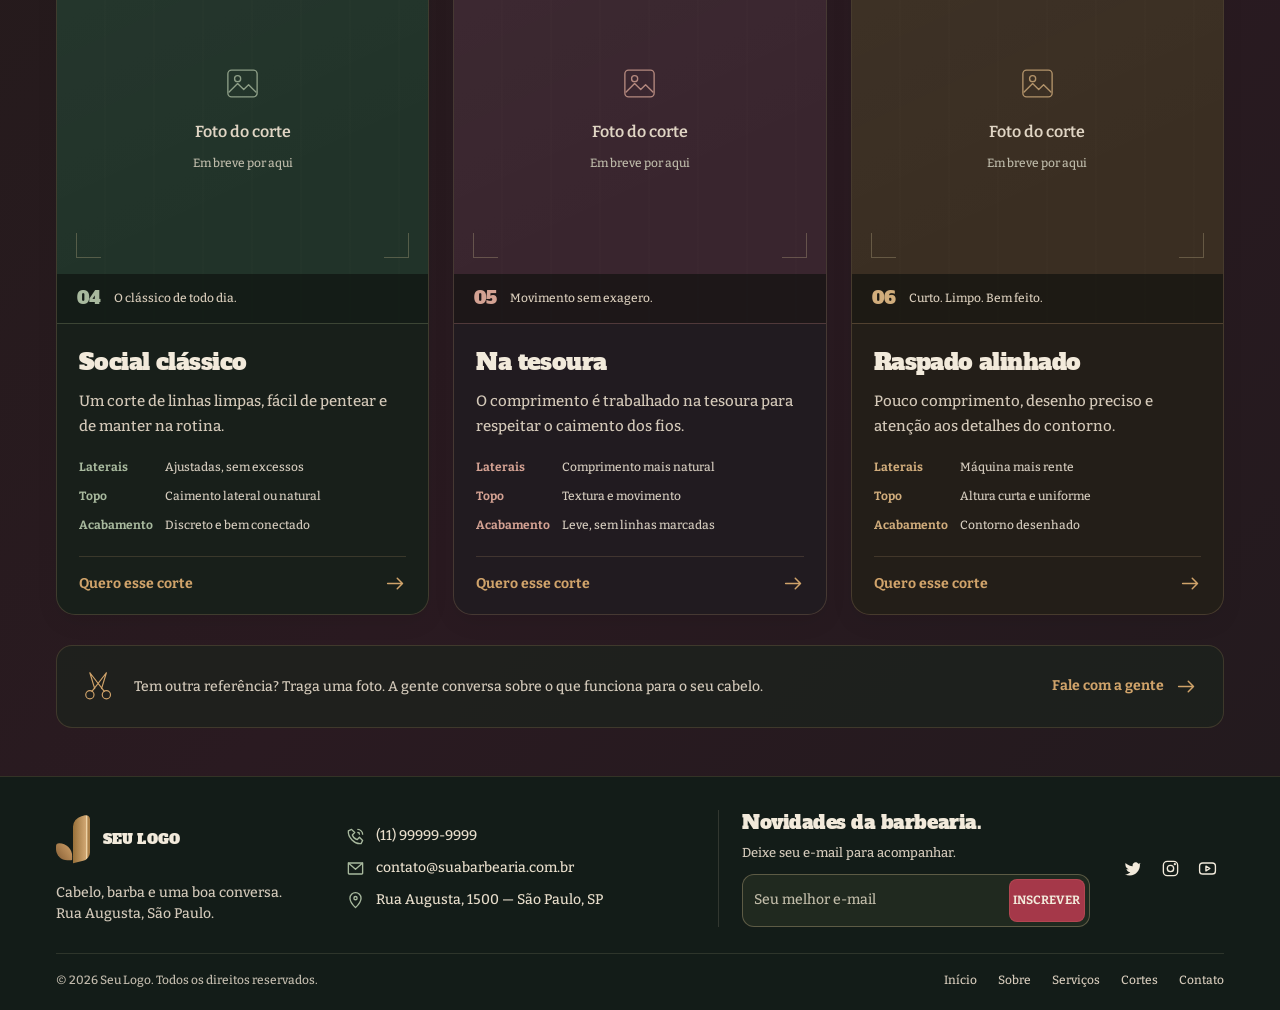
==== commit b8707958: "Adiciona vitrine de cortes com espaços para fotos e detalhes de acabamento" ====
--- a/barbearia/index.html
+++ b/barbearia/index.html
@@ -31,13 +31,14 @@
  <symbol id="i-razor" viewBox="0 0 48 48"><path d="m29 4 13 10-5 6L24 10zm-2 9L9 33l5 5 20-20M9 33l-4 7 8 3 24-26"/></symbol>
  <symbol id="i-diamond" viewBox="0 0 48 48"><path d="m4 16 8-11h24l8 11-20 27zm0 0h40M12 5l5 11 7 27 7-27 5-11M17 16l7-11 7 11"/></symbol>
  <symbol id="i-leaf" viewBox="0 0 48 48"><path d="M9 37C1 19 20 7 40 5c-1 21-7 37-27 32M7 44c4-13 13-21 25-29M13 31l2-10m5 4 10-1"/></symbol>
+ <symbol id="i-photo" viewBox="0 0 32 32"><rect x="4" y="5" width="24" height="22" rx="3"/><circle cx="12" cy="12" r="2.5"/><path d="m5 23 7-7 5 5 4-4 6 6"/></symbol>
  <symbol id="i-chair" viewBox="0 0 48 48"><path d="M16 5h15v20H16zM10 17v16h26V21h-5M10 17H6v7m30-3h6v8h-6M15 33v5h17v-5M24 38v6m-9 0h18M20 5V2h7"/></symbol>
 </svg>
 <header class="header container">
   <a class="brand" href="#inicio" aria-label="Seu Logo — Início"><span class="brand-mark" aria-hidden="true"></span><span>SEU LOGO</span></a>
-  <nav class="desktop-nav" aria-label="Navegação principal"><a class="active" href="#inicio">Início</a><a href="#servicos">Serviços</a><a href="#sobre">Sobre</a><a href="#contato">Contato</a></nav>
+  <nav class="desktop-nav" aria-label="Navegação principal"><a class="active" href="#inicio">Início</a><a href="#servicos">Serviços</a><a href="#cortes">Cortes</a><a href="#sobre">Sobre</a><a href="#contato">Contato</a></nav>
   <div class="header-tools"><button class="icon-button" id="search-toggle" aria-label="Buscar no site"><svg><use href="#i-search"/></svg></button><button class="icon-button" id="menu-toggle" aria-label="Abrir menu" aria-expanded="false" aria-controls="menu-panel"><svg><use href="#i-menu"/></svg></button></div>
-  <nav class="menu-panel" id="menu-panel" aria-label="Menu" hidden><a href="#inicio">Início</a><a href="#servicos">Serviços</a><a href="#sobre">Sobre</a><a href="#estilos">Estilos</a><a href="#contato">Contato e agendamento</a></nav>
+  <nav class="menu-panel" id="menu-panel" aria-label="Menu" hidden><a href="#inicio">Início</a><a href="#servicos">Serviços</a><a href="#sobre">Sobre</a><a href="#cortes">Cortes</a><a href="#contato">Contato e agendamento</a></nav>
  </header>
  <main id="conteudo">
 <div class="opening">
@@ -59,18 +60,89 @@
    </div></div></section>
 </div>
 <section class="team" id="equipe" aria-labelledby="team-title"><img class="team-photo" src="assets/team.webp" alt="Barbeiro profissional atendendo um cliente em uma barbearia com iluminação quente" width="1600" height="900" loading="lazy"><div class="container team-layout"><div class="team-copy"><h2 id="team-title">Quem está<br>do outro lado<br>da cadeira.</h2><span class="gold-line"></span><p>Aqui, o corte começa na conversa.<br>Conheça quem vai cuidar<br>do seu cabelo e da sua barba.</p><button class="button button-red" id="team-details">CONHEÇA A EQUIPE <svg><use href="#i-arrow"/></svg></button></div><div class="hours"><p class="eyebrow">HORÁRIOS DE ATENDIMENTO</p><h3>Pode chegar.</h3><dl><div><dt>Segunda a sexta</dt><dd>09h – 20h</dd></div><div><dt>Sábado</dt><dd>09h – 19h</dd></div><div><dt>Domingo</dt><dd>10h – 17h</dd></div></dl></div></div></section>
-<section class="styles-showcase" id="estilos" aria-labelledby="styles-title">
+<section class="styles-showcase cuts-showcase" id="cortes" aria-labelledby="cuts-title">
+ <span id="estilos" class="cuts-anchor" aria-hidden="true"></span>
  <div class="container">
-  <div class="styles-heading"><div><p class="eyebrow">NA CADEIRA</p><h2 id="styles-title">Qual vai ser o próximo?</h2></div><p>Gostou de um desses?<br>Mostre ao barbeiro e a gente adapta pra você.</p></div>
-  <div class="styles-gallery">
-   <button class="style-tile style-featured" data-style="0" aria-label="Ampliar visual: Volume clássico"><img src="assets/haircut.webp" alt="Corte masculino clássico com volume e acabamento definido" width="1100" height="619" loading="lazy"><span class="style-caption"><span class="style-kicker">TESOURA E FINALIZAÇÃO</span><strong>Volume clássico</strong><span class="style-discover">Ver de perto <svg><use href="#i-arrow"/></svg></span></span></button>
-   <button class="style-tile" data-style="1" aria-label="Ampliar visual: Degradê alinhado"><img src="assets/team.webp" alt="Barbeiro trabalhando no degradê de um corte masculino" width="1600" height="900" loading="lazy"><span class="style-caption"><span class="style-kicker">MÁQUINA E ACABAMENTO</span><strong>Degradê alinhado</strong><span class="style-discover">Ver de perto <svg><use href="#i-arrow"/></svg></span></span></button>
-   <button class="style-tile" data-style="2" aria-label="Ampliar visual: Barba na navalha"><img src="assets/beard.webp" alt="Cuidado profissional com o desenho e acabamento de uma barba" width="1100" height="619" loading="lazy"><span class="style-caption"><span class="style-kicker">TOALHA QUENTE E NAVALHA</span><strong>Barba na navalha</strong><span class="style-discover">Ver de perto <svg><use href="#i-arrow"/></svg></span></span></button>
+  <div class="styles-heading cuts-heading"><div><p class="eyebrow">NOSSOS CORTES</p><h2 id="cuts-title">Do discreto<br>ao marcado.</h2></div><div class="cuts-intro"><p>O nome é só o começo. O comprimento, a transição e o acabamento são combinados na cadeira.</p><a class="cuts-contact-link" href="#contato">Converse com o barbeiro <svg><use href="#i-arrow"/></svg></a></div></div>
+  <div class="cuts-grid">
+   <article class="cut-card" aria-labelledby="cut-degrade-baixo">
+    <figure class="cut-photo" aria-label="Espaço reservado para foto do corte Degradê baixo">
+     <!-- FOTO: substitua .cut-photo-placeholder por <img class="cut-photo-image" src="assets/cortes/degrade-baixo.webp" alt="Corte Degradê baixo" width="800" height="1000" loading="lazy"> -->
+     <div class="cut-photo-placeholder"><span class="cut-photo-corner" aria-hidden="true"></span><div class="cut-photo-center"><svg aria-hidden="true"><use href="#i-photo"/></svg><span>Foto do corte</span><small>Em breve por aqui</small></div></div>
+     <figcaption class="cut-photo-caption"><span class="cut-index">01</span><span>Discreto nas laterais.</span></figcaption>
+    </figure>
+    <div class="cut-content"><h3 id="cut-degrade-baixo">Degradê baixo</h3><p class="cut-description">A transição começa perto da orelha e mantém mais presença na parte de cima.</p><dl class="cut-details">
+     <div><dt>Laterais</dt><dd>Transição baixa e suave</dd></div>
+     <div><dt>Topo</dt><dd>Comprimento a combinar</dd></div>
+     <div><dt>Acabamento</dt><dd>Contornos bem definidos</dd></div>
+    </dl><a class="cut-link" href="#contato" aria-label="Conversar sobre o corte Degradê baixo">Quero esse corte <svg><use href="#i-arrow"/></svg></a></div>
+   </article>
+   <article class="cut-card" aria-labelledby="cut-degrade-medio">
+    <figure class="cut-photo" aria-label="Espaço reservado para foto do corte Degradê médio">
+     <!-- FOTO: substitua .cut-photo-placeholder por <img class="cut-photo-image" src="assets/cortes/degrade-medio.webp" alt="Corte Degradê médio" width="800" height="1000" loading="lazy"> -->
+     <div class="cut-photo-placeholder"><span class="cut-photo-corner" aria-hidden="true"></span><div class="cut-photo-center"><svg aria-hidden="true"><use href="#i-photo"/></svg><span>Foto do corte</span><small>Em breve por aqui</small></div></div>
+     <figcaption class="cut-photo-caption"><span class="cut-index">02</span><span>Equilíbrio no desenho.</span></figcaption>
+    </figure>
+    <div class="cut-content"><h3 id="cut-degrade-medio">Degradê médio</h3><p class="cut-description">Uma transição mais aparente nas laterais, com o topo ajustado ao seu cabelo.</p><dl class="cut-details">
+     <div><dt>Laterais</dt><dd>Degradê na altura média</dd></div>
+     <div><dt>Topo</dt><dd>Curto ou texturizado</dd></div>
+     <div><dt>Acabamento</dt><dd>Conexão com a barba</dd></div>
+    </dl><a class="cut-link" href="#contato" aria-label="Conversar sobre o corte Degradê médio">Quero esse corte <svg><use href="#i-arrow"/></svg></a></div>
+   </article>
+   <article class="cut-card" aria-labelledby="cut-americano">
+    <figure class="cut-photo" aria-label="Espaço reservado para foto do corte Americano">
+     <!-- FOTO: substitua .cut-photo-placeholder por <img class="cut-photo-image" src="assets/cortes/americano.webp" alt="Corte Americano" width="800" height="1000" loading="lazy"> -->
+     <div class="cut-photo-placeholder"><span class="cut-photo-corner" aria-hidden="true"></span><div class="cut-photo-center"><svg aria-hidden="true"><use href="#i-photo"/></svg><span>Foto do corte</span><small>Em breve por aqui</small></div></div>
+     <figcaption class="cut-photo-caption"><span class="cut-index">03</span><span>Mais contraste no visual.</span></figcaption>
+    </figure>
+    <div class="cut-content"><h3 id="cut-americano">Americano</h3><p class="cut-description">Laterais bem trabalhadas e uma parte de cima que dá forma ao corte.</p><dl class="cut-details">
+     <div><dt>Laterais</dt><dd>Máquina e transição marcada</dd></div>
+     <div><dt>Topo</dt><dd>Volume bem desenhado</dd></div>
+     <div><dt>Acabamento</dt><dd>Frente e contornos alinhados</dd></div>
+    </dl><a class="cut-link" href="#contato" aria-label="Conversar sobre o corte Americano">Quero esse corte <svg><use href="#i-arrow"/></svg></a></div>
+   </article>
+   <article class="cut-card" aria-labelledby="cut-social-classico">
+    <figure class="cut-photo" aria-label="Espaço reservado para foto do corte Social clássico">
+     <!-- FOTO: substitua .cut-photo-placeholder por <img class="cut-photo-image" src="assets/cortes/social-classico.webp" alt="Corte Social clássico" width="800" height="1000" loading="lazy"> -->
+     <div class="cut-photo-placeholder"><span class="cut-photo-corner" aria-hidden="true"></span><div class="cut-photo-center"><svg aria-hidden="true"><use href="#i-photo"/></svg><span>Foto do corte</span><small>Em breve por aqui</small></div></div>
+     <figcaption class="cut-photo-caption"><span class="cut-index">04</span><span>O clássico de todo dia.</span></figcaption>
+    </figure>
+    <div class="cut-content"><h3 id="cut-social-classico">Social clássico</h3><p class="cut-description">Um corte de linhas limpas, fácil de pentear e de manter na rotina.</p><dl class="cut-details">
+     <div><dt>Laterais</dt><dd>Ajustadas, sem excessos</dd></div>
+     <div><dt>Topo</dt><dd>Caimento lateral ou natural</dd></div>
+     <div><dt>Acabamento</dt><dd>Discreto e bem conectado</dd></div>
+    </dl><a class="cut-link" href="#contato" aria-label="Conversar sobre o corte Social clássico">Quero esse corte <svg><use href="#i-arrow"/></svg></a></div>
+   </article>
+   <article class="cut-card" aria-labelledby="cut-na-tesoura">
+    <figure class="cut-photo" aria-label="Espaço reservado para foto do corte Na tesoura">
+     <!-- FOTO: substitua .cut-photo-placeholder por <img class="cut-photo-image" src="assets/cortes/na-tesoura.webp" alt="Corte Na tesoura" width="800" height="1000" loading="lazy"> -->
+     <div class="cut-photo-placeholder"><span class="cut-photo-corner" aria-hidden="true"></span><div class="cut-photo-center"><svg aria-hidden="true"><use href="#i-photo"/></svg><span>Foto do corte</span><small>Em breve por aqui</small></div></div>
+     <figcaption class="cut-photo-caption"><span class="cut-index">05</span><span>Movimento sem exagero.</span></figcaption>
+    </figure>
+    <div class="cut-content"><h3 id="cut-na-tesoura">Na tesoura</h3><p class="cut-description">O comprimento é trabalhado na tesoura para respeitar o caimento dos fios.</p><dl class="cut-details">
+     <div><dt>Laterais</dt><dd>Comprimento mais natural</dd></div>
+     <div><dt>Topo</dt><dd>Textura e movimento</dd></div>
+     <div><dt>Acabamento</dt><dd>Leve, sem linhas marcadas</dd></div>
+    </dl><a class="cut-link" href="#contato" aria-label="Conversar sobre o corte Na tesoura">Quero esse corte <svg><use href="#i-arrow"/></svg></a></div>
+   </article>
+   <article class="cut-card" aria-labelledby="cut-raspado-alinhado">
+    <figure class="cut-photo" aria-label="Espaço reservado para foto do corte Raspado alinhado">
+     <!-- FOTO: substitua .cut-photo-placeholder por <img class="cut-photo-image" src="assets/cortes/raspado-alinhado.webp" alt="Corte Raspado alinhado" width="800" height="1000" loading="lazy"> -->
+     <div class="cut-photo-placeholder"><span class="cut-photo-corner" aria-hidden="true"></span><div class="cut-photo-center"><svg aria-hidden="true"><use href="#i-photo"/></svg><span>Foto do corte</span><small>Em breve por aqui</small></div></div>
+     <figcaption class="cut-photo-caption"><span class="cut-index">06</span><span>Curto. Limpo. Bem feito.</span></figcaption>
+    </figure>
+    <div class="cut-content"><h3 id="cut-raspado-alinhado">Raspado alinhado</h3><p class="cut-description">Pouco comprimento, desenho preciso e atenção aos detalhes do contorno.</p><dl class="cut-details">
+     <div><dt>Laterais</dt><dd>Máquina mais rente</dd></div>
+     <div><dt>Topo</dt><dd>Altura curta e uniforme</dd></div>
+     <div><dt>Acabamento</dt><dd>Contorno desenhado</dd></div>
+    </dl><a class="cut-link" href="#contato" aria-label="Conversar sobre o corte Raspado alinhado">Quero esse corte <svg><use href="#i-arrow"/></svg></a></div>
+   </article>
   </div>
+  <div class="cuts-note"><svg aria-hidden="true"><use href="#i-scissors"/></svg><p>Tem outra referência? Traga uma foto. A gente conversa sobre o que funciona para o seu cabelo.</p><a href="#contato">Fale com a gente <svg><use href="#i-arrow"/></svg></a></div>
  </div>
 </section>
 </main>
-<footer class="footer" id="contato"><div class="footer-main container"><div class="footer-brand"><a class="brand" href="#inicio"><span class="brand-mark" aria-hidden="true"></span><span>SEU LOGO</span></a><p>Cabelo, barba e uma boa conversa.<br>Rua Augusta, São Paulo.</p></div><address class="contact-details"><a href="tel:+5511999999999"><svg><use href="#i-phone"/></svg>(11) 99999-9999</a><a href="mailto:contato@suabarbearia.com.br"><svg><use href="#i-mail"/></svg>contato@suabarbearia.com.br</a><p><svg><use href="#i-pin"/></svg>Rua Augusta, 1500 — São Paulo, SP</p></address><div class="newsletter"><h3>Novidades da barbearia.</h3><p>Deixe seu e-mail para acompanhar.</p><form id="newsletter-form"><label class="sr-only" for="newsletter-email">Seu e-mail</label><input type="email" id="newsletter-email" name="email" placeholder="Seu melhor e-mail" autocomplete="email" required><button type="submit" class="button button-red">INSCREVER</button></form><p class="form-status" id="newsletter-status" role="status"></p></div><div class="footer-social social" aria-label="Redes sociais"><a href="https://x.com/" target="_blank" rel="noopener noreferrer" aria-label="X"><svg><use href="#i-twitter"/></svg></a><a href="https://www.instagram.com/" target="_blank" rel="noopener noreferrer" aria-label="Instagram"><svg><use href="#i-instagram"/></svg></a><a href="https://www.youtube.com/" target="_blank" rel="noopener noreferrer" aria-label="YouTube"><svg><use href="#i-youtube"/></svg></a></div></div><div class="footer-bottom container"><p>© <span id="year">2026</span> Seu Logo. Todos os direitos reservados.</p><nav aria-label="Navegação do rodapé"><a href="#inicio">Início</a><a href="#sobre">Sobre</a><a href="#servicos">Serviços</a><a href="#estilos">Estilos</a><a href="#contato">Contato</a></nav></div></footer>
+<footer class="footer" id="contato"><div class="footer-main container"><div class="footer-brand"><a class="brand" href="#inicio"><span class="brand-mark" aria-hidden="true"></span><span>SEU LOGO</span></a><p>Cabelo, barba e uma boa conversa.<br>Rua Augusta, São Paulo.</p></div><address class="contact-details"><a href="tel:+5511999999999"><svg><use href="#i-phone"/></svg>(11) 99999-9999</a><a href="mailto:contato@suabarbearia.com.br"><svg><use href="#i-mail"/></svg>contato@suabarbearia.com.br</a><p><svg><use href="#i-pin"/></svg>Rua Augusta, 1500 — São Paulo, SP</p></address><div class="newsletter"><h3>Novidades da barbearia.</h3><p>Deixe seu e-mail para acompanhar.</p><form id="newsletter-form"><label class="sr-only" for="newsletter-email">Seu e-mail</label><input type="email" id="newsletter-email" name="email" placeholder="Seu melhor e-mail" autocomplete="email" required><button type="submit" class="button button-red">INSCREVER</button></form><p class="form-status" id="newsletter-status" role="status"></p></div><div class="footer-social social" aria-label="Redes sociais"><a href="https://x.com/" target="_blank" rel="noopener noreferrer" aria-label="X"><svg><use href="#i-twitter"/></svg></a><a href="https://www.instagram.com/" target="_blank" rel="noopener noreferrer" aria-label="Instagram"><svg><use href="#i-instagram"/></svg></a><a href="https://www.youtube.com/" target="_blank" rel="noopener noreferrer" aria-label="YouTube"><svg><use href="#i-youtube"/></svg></a></div></div><div class="footer-bottom container"><p>© <span id="year">2026</span> Seu Logo. Todos os direitos reservados.</p><nav aria-label="Navegação do rodapé"><a href="#inicio">Início</a><a href="#sobre">Sobre</a><a href="#servicos">Serviços</a><a href="#cortes">Cortes</a><a href="#contato">Contato</a></nav></div></footer>
 <dialog id="content-dialog" class="content-dialog"><button class="dialog-close" aria-label="Fechar janela">×</button><div id="dialog-body"></div></dialog>
 <dialog id="search-dialog" class="content-dialog search-dialog"><button class="dialog-close" aria-label="Fechar busca">×</button><p class="eyebrow">ENCONTRE O QUE PRECISA</p><h2>BUSCAR NO SITE</h2><label class="sr-only" for="site-search">Buscar serviços, estilos ou contato</label><input id="site-search" type="search" placeholder="Corte, barba, horários..." autocomplete="off"><ul id="search-results"></ul><p class="search-empty" hidden>Nenhum resultado. Tente “barba” ou “contato”.</p></dialog>
 </body>
--- a/barbearia/styles.css
+++ b/barbearia/styles.css
@@ -20,3 +20,53 @@
 @media(max-width:760px){.container{width:calc(100% - 40px)}.header{height:87px;gap:8px}.brand{font-size:13px;gap:7px}.brand-mark{transform:scale(.8);transform-origin:left center;margin-right:-5px}.desktop-nav{display:none}.header-tools{margin-left:auto;gap:7px}.menu-panel{top:78px;width:min(330px,100%)}.hero{height:710px}.hero-stage{width:calc(100% - 34px)}.hero h1{font-size:12.9vw;top:28%;letter-spacing:-.06em}.hero-clipper{top:69px;height:470px;width:76%;left:48%}.hero-script{top:42.5%;font-size:15.6vw}.hero-copy{top:65%;padding:0 8px}.hero-tagline{font-size:25px;line-height:1.3;max-width:350px;margin:0 auto 16px}.hero-copy>p:nth-child(2){font-size:15px;line-height:1.6;max-width:340px;margin-bottom:24px}.hero-copy br{display:none}.hero .button{font-size:14px}.hero-social{right:8px;top:116px;gap:12px}.hero-social svg{width:17px;height:17px}.hero-social a{min-width:26px;min-height:30px}.opening:before{background-size:auto 1150px;background-position:center top}.about-layout{min-height:680px;padding-top:30px}.about-copy{width:72%;padding-top:0}.about h2{font-size:33px;margin-bottom:23px}.about-copy>p:not(.eyebrow){font-size:16px;line-height:1.6;max-width:235px}.about-phone{font-size:18px;gap:8px;margin:24px 0}.about-phone svg{width:24px;height:24px}.about .button{font-size:13px;padding:13px 20px}.about-portrait{width:calc(100% + 40px);right:-20px;top:220px;height:455px;object-position:73% 50%;mask-image:linear-gradient(0deg,transparent,black 20%,black 66%,transparent),linear-gradient(90deg,transparent,black 44%,black 88%,transparent);mask-composite:intersect;opacity:.88}.about-signature{right:-2px;top:47px;width:82px}.signature{font-size:39px;line-height:1}.signature span{margin-left:0}.since{margin-top:33px;font-size:10px}.since strong{font-size:24px;gap:7px}.since strong span{width:22px}.about-signature>p:last-child{font-size:10px}.eyebrow{font-size:11px;letter-spacing:1.2px}.services{padding:34px 0 35px}.section-heading{display:block;margin-bottom:18px}.section-heading h2{font-size:29px;line-height:1.22}.section-heading>p{font-size:15px;margin-top:17px;max-width:330px}.services-grid{grid-template-columns:repeat(2,1fr);gap:4px 19px}.service{flex-direction:column;padding:25px 0;gap:10px;min-width:0}.service>svg{width:35px;height:38px}.service h3{font-size:17px;line-height:1.4;overflow-wrap:anywhere;margin-top:0}.service p{font-size:15px;line-height:1.55}.team{min-height:700px;align-items:stretch}.team-photo{object-position:43% 15%}.team:before{background:linear-gradient(90deg,#17140fc9,#15191433),linear-gradient(0deg,#151f17f5 10%,#0000 80%)}.team-layout{flex-direction:column;align-items:stretch;gap:38px;padding:38px 0 30px}.team-copy{width:83%}.team-copy h2{font-size:29px;line-height:1.2}.team-copy p{font-size:16px}.team-copy .button{font-size:13px}.hours{width:100%;max-width:none;margin-top:auto;padding:26px}.hours .eyebrow{font-size:11px}.hours h3{font-size:28px}.hours dl>div{font-size:15px;gap:12px}.styles-showcase{padding:36px 0 40px}.styles-heading{display:block;margin-bottom:24px}.styles-heading h2{font-size:29px;max-width:350px}.styles-heading>p{font-size:15px;margin-top:18px}.styles-gallery{grid-template-columns:1fr;gap:18px}.style-tile{min-height:270px}.style-caption{left:21px;right:20px;bottom:23px;gap:11px}.style-kicker{font-size:11px}.style-caption strong{font-size:25px}.style-discover{font-size:14px}.footer-main{grid-template-columns:1fr;gap:29px;padding:32px 0}.footer .brand{font-size:14px}.footer-brand p,.contact-details{font-size:15px}.contact-details{gap:14px}.newsletter{border-top:1px solid var(--line);padding:26px 0 0}.newsletter h3{font-size:21px}.newsletter>p{font-size:14px}.newsletter input{font-size:15px;padding:12px 8px}.newsletter .button{font-size:12px;padding:12px 14px}.footer-social{gap:15px}.footer-social svg{width:22px;height:22px}.footer-bottom{flex-direction:column;gap:17px;padding:21px 0 25px;font-size:12px}.footer-bottom nav{font-size:13px;gap:19px;flex-wrap:wrap}.content-dialog{padding:48px 23px 30px}.content-dialog h2{font-size:25px}.content-dialog h3{font-size:17px}.content-dialog p{font-size:16px}.button{white-space:normal;text-align:center}.reveal--rise{transition-duration:.65s}html[data-motion='enabled'] .reveal--rise:not(.is-visible){translate:0 20px}}
 @media(max-width:360px){.hero{height:695px}.hero-clipper{height:450px;top:70px}.hero-tagline{font-size:23px}.hero-copy>p:nth-child(2){font-size:14px}.hero-script{top:43%}.about h2{font-size:30px}.about-copy>p:not(.eyebrow){font-size:15px}.about-phone{font-size:16px}.about-signature{width:72px;right:-3px}.signature{font-size:34px}.services-grid{gap:4px 16px}.service h3{font-size:16px}.service p{font-size:14px}.hours dl>div{font-size:14px}.styles-heading h2{font-size:27px}.style-caption strong{font-size:23px}}
 @media(prefers-reduced-motion:reduce){html{scroll-behavior:auto}*,*:before,*:after{animation:none!important;transition:none!important}.reveal{opacity:1!important;translate:0 0!important;clip-path:none!important;scale:1 1!important}.word-inner{transform:none!important;opacity:1!important}.style-tile{transform:none!important}.hero-clipper{transform:translateX(var(--clipper-x))}.hero-clipper{will-change:auto}}
+
+/* Vitrine de cortes: espaços para fotos, no mesmo acabamento da página. */
+.cuts-showcase{position:relative;padding:58px 0 48px;border-top:1px solid #d0a36a24}
+.cuts-anchor{position:absolute;top:0;left:0;width:1px;height:1px;pointer-events:none}
+.cuts-heading{gap:40px;margin-bottom:35px;align-items:flex-end}
+.cuts-heading h2{font-size:38px;line-height:1.2}
+.cuts-intro{max-width:425px;padding-bottom:3px}
+.cuts-intro>p{font-size:16px;line-height:1.65;color:var(--muted)}
+.cuts-contact-link{display:inline-flex;align-items:center;gap:11px;margin-top:17px;font-size:14px;font-weight:700;color:var(--brass)}
+.cuts-contact-link svg{width:21px;height:21px;transition:transform .3s var(--ease)}
+.cuts-contact-link:hover svg{transform:translateX(4px)}
+.cuts-grid{display:grid;grid-template-columns:repeat(3,minmax(0,1fr));gap:28px 24px;align-items:stretch}
+.cut-card{--cut-tone:#213329;--cut-accent:var(--sage);min-width:0;overflow:hidden;display:flex;flex-direction:column;background:#181f1a;border:1px solid #c8a47638;border-radius:19px;box-shadow:0 8px 22px #00000012}
+.cut-card:nth-child(3n+2){--cut-tone:#39252e;--cut-accent:#d4a293;background:#211b20}
+.cut-card:nth-child(3n){--cut-tone:#3a2e22;--cut-accent:#d1ad7c;background:#231e18}
+.cut-photo{position:relative;aspect-ratio:1/1;width:100%;margin:0;overflow:hidden;background:var(--cut-tone);border-bottom:1px solid #c8a47629;isolation:isolate}
+.cut-photo-placeholder{position:absolute;inset:0;background:linear-gradient(155deg,#ffffff05,transparent 65%),repeating-linear-gradient(90deg,transparent 0,transparent 47px,#e5d3ac05 48px,transparent 49px)}
+.cut-photo-placeholder:before,.cut-photo-placeholder:after,.cut-photo-corner:before,.cut-photo-corner:after{content:'';position:absolute;z-index:1;width:24px;height:24px;border-color:#c9b88e50;border-style:solid;pointer-events:none}
+.cut-photo-placeholder:before{left:19px;top:19px;border-width:1px 0 0 1px}
+.cut-photo-placeholder:after{right:19px;top:19px;border-width:1px 1px 0 0}
+.cut-photo-corner:before{left:19px;bottom:65px;border-width:0 0 1px 1px}
+.cut-photo-corner:after{right:19px;bottom:65px;border-width:0 1px 1px 0}
+.cut-photo-center{position:absolute;inset:0 20px 40px;display:flex;flex-direction:column;align-items:center;justify-content:center;gap:9px;color:var(--cut-accent);text-align:center}
+.cut-photo-center>svg{width:39px;height:39px;stroke-width:1.1;margin-bottom:7px;opacity:.8}
+.cut-photo-center>span{font-size:16px;font-weight:600;color:#e0d5c4}
+.cut-photo-center>small{font-size:12px;line-height:1.5;font-weight:500;color:#bdbaa9}
+.cut-photo-caption{position:absolute;z-index:2;left:0;right:0;bottom:0;min-height:49px;display:flex;align-items:center;gap:13px;padding:12px 20px;background:#0c100c9e;color:#d7cbb9;font-size:12px;line-height:1.45}
+.cut-index{font-variant-numeric:tabular-nums;font-family:var(--display);font-size:17px;font-weight:400;color:var(--cut-accent);line-height:1}
+.cut-photo-image{position:absolute;inset:0;display:block;width:100%;height:100%;object-fit:cover;object-position:50% 35%}
+.cut-content{padding:24px 22px 20px;display:flex;flex-direction:column;flex:1}
+.cut-content h3{font-size:23px;line-height:1.25;letter-spacing:-.025em;margin-bottom:12px;color:var(--cream)}
+.cut-description{font-size:15px;line-height:1.65;color:#d3c8b8;margin-bottom:20px;max-width:35ch}
+.cut-details{display:grid;gap:10px;margin:0 0 22px;font-size:12px;line-height:1.55}
+.cut-details>div{display:grid;grid-template-columns:77px minmax(0,1fr);gap:9px}
+.cut-details dt{font-weight:700;color:var(--cut-accent)}
+.cut-details dd{margin:0;color:#d4cbbd;overflow-wrap:anywhere}
+.cut-link{margin-top:auto;padding-top:16px;border-top:1px solid #c8a47630;display:flex;align-items:center;justify-content:space-between;gap:12px;color:var(--brass);font-size:14px;font-weight:700;line-height:1.4}
+.cut-link svg{width:21px;height:21px;transition:transform .3s var(--ease)}
+.cut-link:hover svg{transform:translateX(4px)}
+.cut-card:focus-within{border-color:#d0a36a80}
+.cuts-note{display:flex;align-items:center;gap:18px;margin-top:30px;padding:24px 26px;border:1px solid #d0a36a30;border-radius:16px;background:#19251d9c}
+.cuts-note>svg{width:33px;height:33px;color:var(--brass)}
+.cuts-note>p{font-size:14px;line-height:1.65;max-width:640px}
+.cuts-note>a{display:inline-flex;align-items:center;gap:12px;margin-left:auto;white-space:nowrap;font-size:14px;font-weight:700;color:var(--brass)}
+.cuts-note>a svg{width:21px;height:21px}
+@media(max-width:1100px){.desktop-nav{gap:19px;font-size:13px}.header{gap:20px}.cuts-heading h2{font-size:33px}.cuts-intro{max-width:360px}.cuts-intro>p{font-size:15px}.cut-content{padding:21px 18px 19px}.cut-content h3{font-size:21px}.cut-details>div{grid-template-columns:70px minmax(0,1fr);gap:7px}.cut-photo-caption{padding:12px 16px}.cut-description{font-size:14px}.cuts-note{padding:22px}.cuts-note>p{max-width:520px}}
+@media(max-width:1000px){.cuts-grid{grid-template-columns:repeat(2,minmax(0,1fr));gap:25px}.cut-content{padding:24px 22px 21px}.cut-content h3{font-size:23px}.cut-description{font-size:15px}.cut-details{font-size:13px}.cut-details>div{grid-template-columns:82px minmax(0,1fr);gap:10px}.cuts-note{flex-wrap:wrap}.cuts-note>p{flex:1;max-width:none}.cuts-note>a{margin-left:51px}}
+@media(max-width:760px){.cuts-showcase{padding:38px 0 36px}.cuts-heading{display:block;margin-bottom:27px}.cuts-heading h2{font-size:30px}.cuts-heading h2 br{display:none}.cuts-intro{max-width:440px;margin-top:19px}.cuts-intro>p{font-size:15px}.cuts-contact-link{font-size:14px;margin-top:14px}.cuts-grid{gap:20px}.cut-content{padding:22px 18px 19px}.cut-content h3{font-size:21px}.cut-description{font-size:14px}.cut-details{font-size:12px}.cut-details>div{grid-template-columns:1fr;gap:1px}.cut-photo-caption{padding:11px 14px;gap:9px;font-size:11px}.cut-photo-center>span{font-size:15px}.cut-photo-center>small{font-size:11px}.cut-photo-center>svg{width:33px;height:33px}.cut-photo-placeholder:before{left:15px;top:15px}.cut-photo-placeholder:after{right:15px;top:15px}.cut-photo-corner:before{left:15px}.cut-photo-corner:after{right:15px}.cuts-note{gap:14px;padding:20px;margin-top:25px}.cuts-note>p{font-size:14px}.cuts-note>a{margin-left:47px;font-size:13px}}
+@media(max-width:600px){.cuts-grid{grid-template-columns:minmax(0,1fr);gap:24px}.cut-photo{aspect-ratio:5/4}.cut-photo-center>svg{width:39px;height:39px}.cut-photo-center>span{font-size:16px}.cut-photo-center>small{font-size:12px}.cut-content{padding:25px 23px 23px}.cut-content h3{font-size:25px}.cut-description{font-size:16px;margin-bottom:23px}.cut-details{font-size:13px;gap:12px}.cut-details>div{grid-template-columns:86px minmax(0,1fr);gap:10px}.cut-photo-caption{font-size:12px;padding:13px 20px;gap:14px}.cut-index{font-size:18px}.cut-link{font-size:15px;padding-top:18px}.cuts-note{display:grid;grid-template-columns:29px minmax(0,1fr);gap:12px 15px}.cuts-note>svg{width:29px;height:29px}.cuts-note>p{font-size:14px}.cuts-note>a{grid-column:2;margin:0;font-size:14px;white-space:normal}}
+@media(max-width:360px){.cuts-heading h2{font-size:27px}.cut-content{padding:22px 19px}.cut-content h3{font-size:23px}.cut-description{font-size:15px}.cut-details{font-size:12px}.cut-details>div{grid-template-columns:76px minmax(0,1fr);gap:8px}}
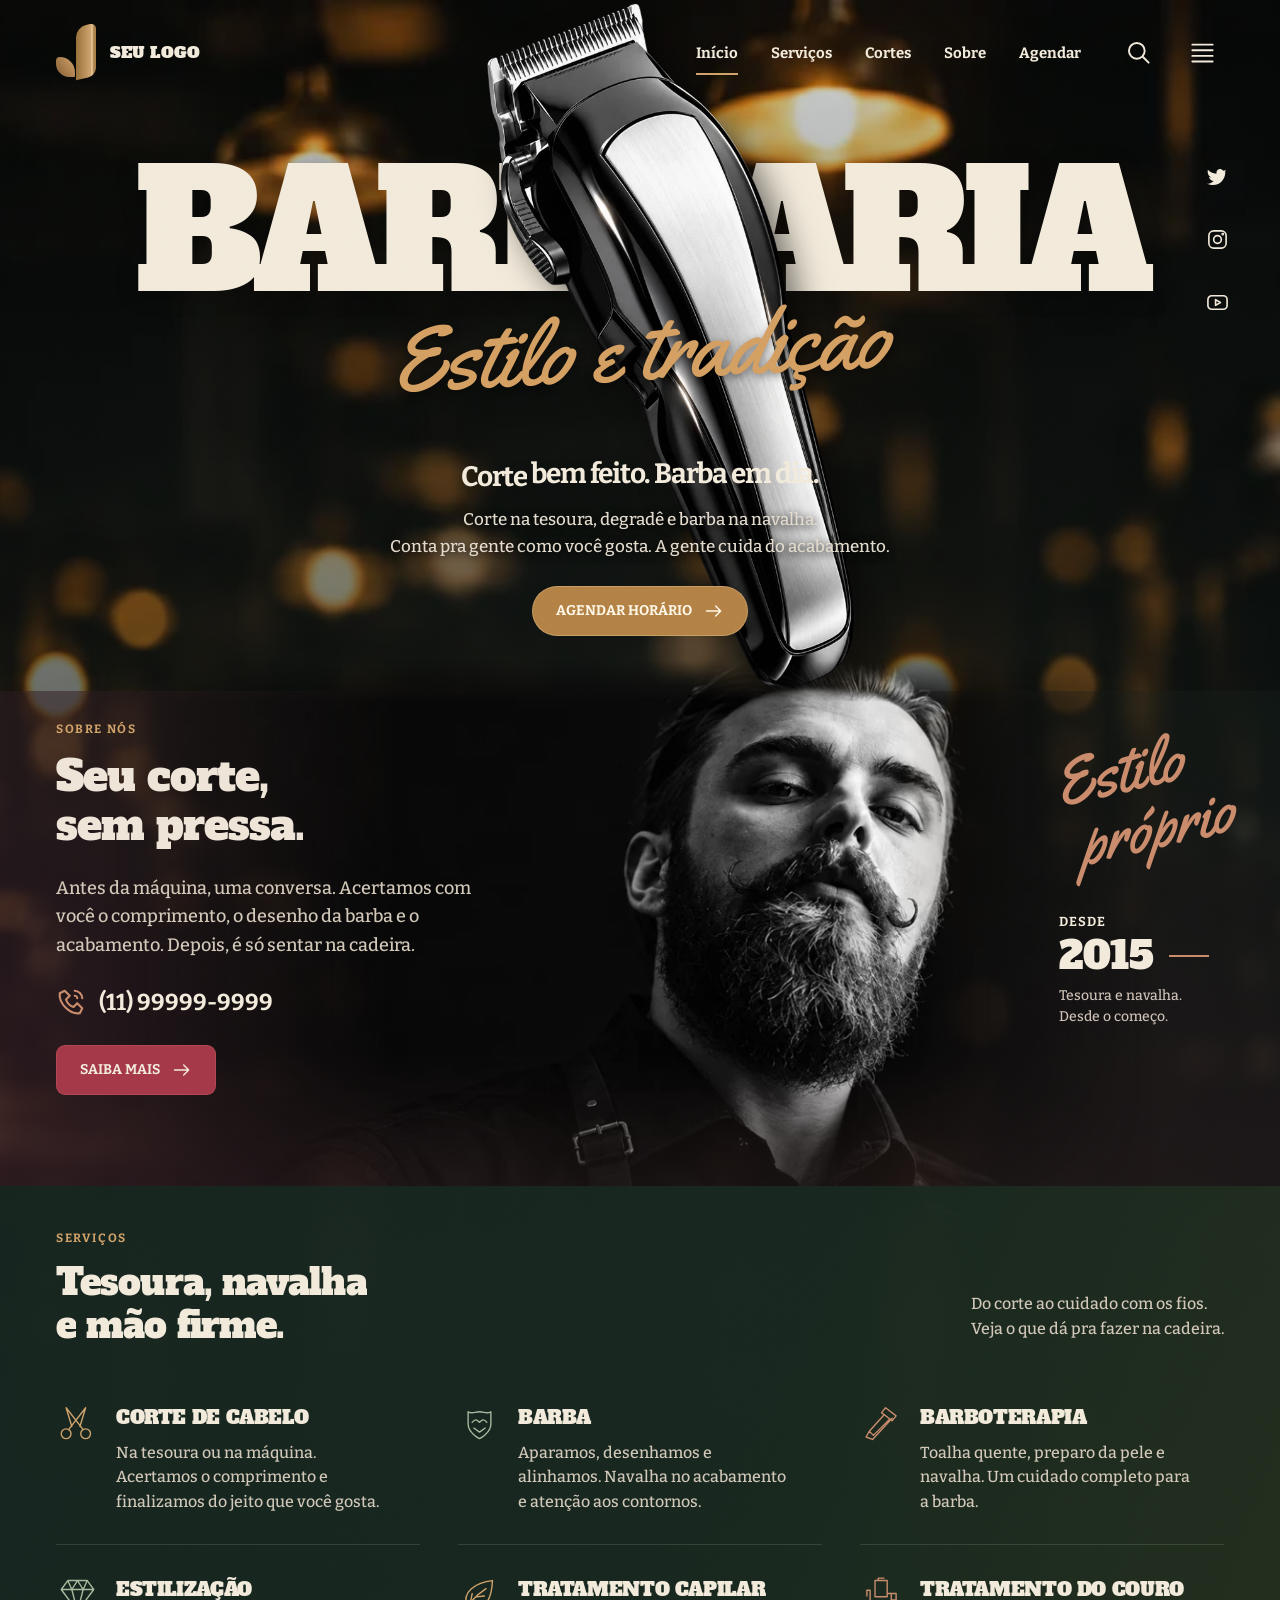
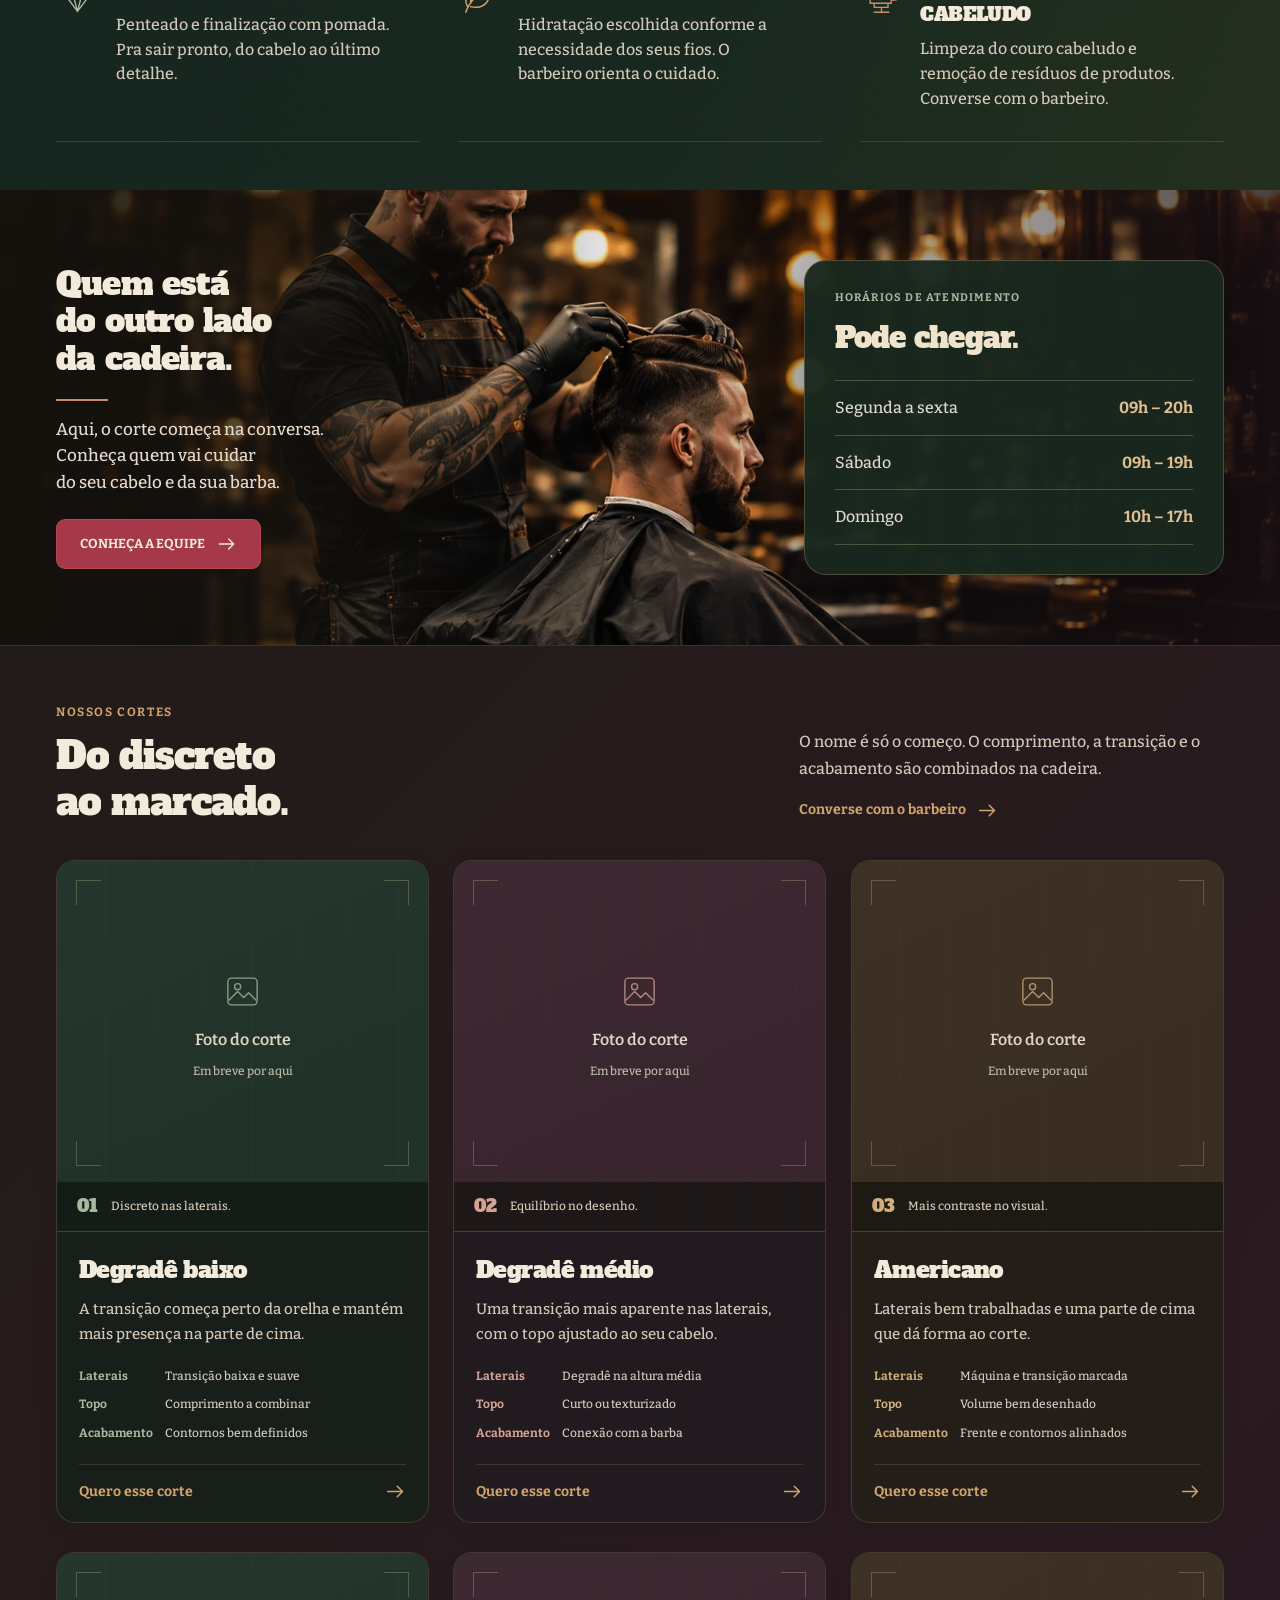
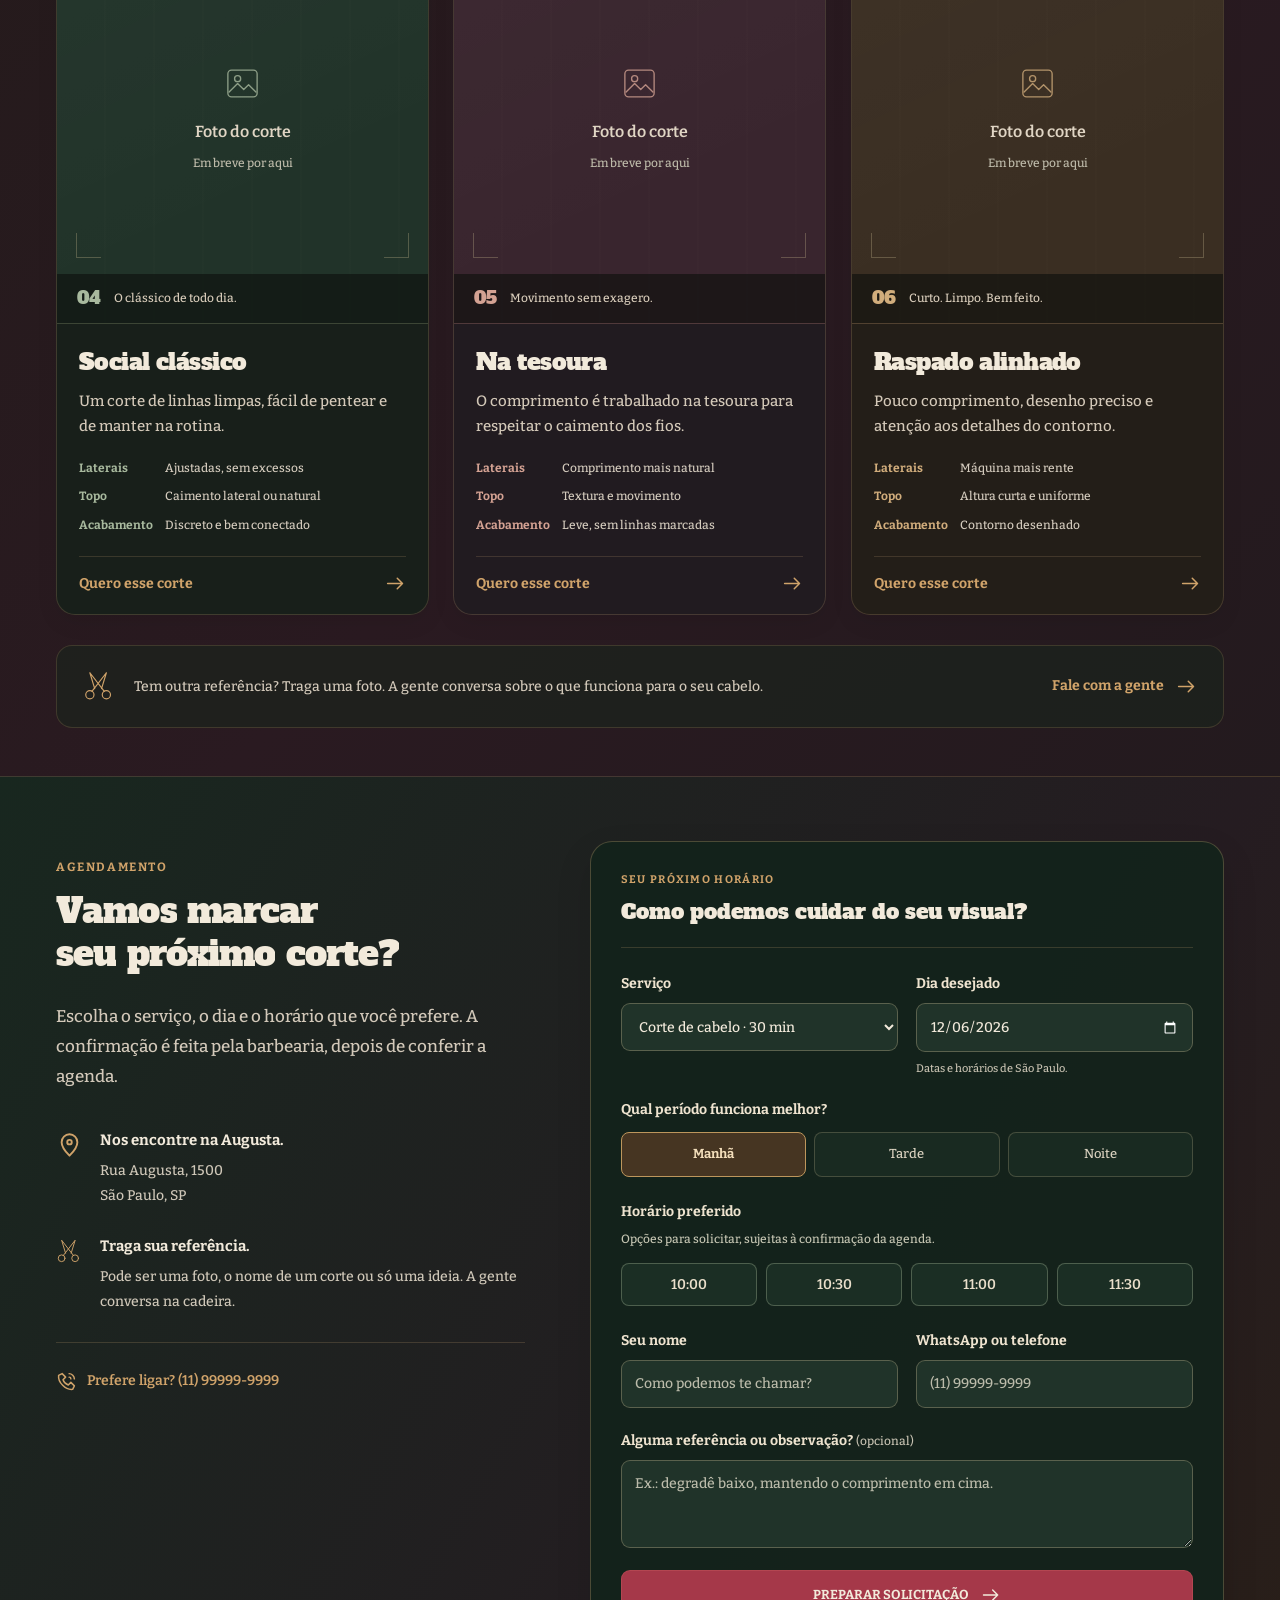
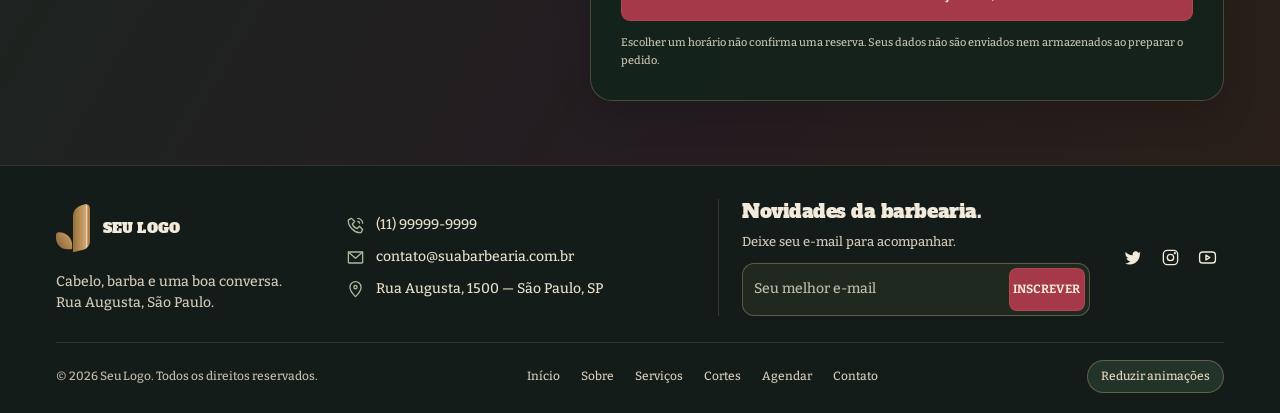
==== commit 6e97dd57: "Corrige animações no desktop e adiciona solicitação de agendamento" ====
--- a/barbearia/index.html
+++ b/barbearia/index.html
@@ -9,9 +9,10 @@
   <link rel="icon" href="assets/favicon.svg" type="image/svg+xml">
   <link rel="preload" href="assets/clipper.webp" as="image" fetchpriority="high">
   <link rel="stylesheet" href="fonts.css">
-  <link rel="stylesheet" href="styles.css">
-  <script src="script.js" defer></script>
-  <script src="motion.js" defer></script>
+  <link rel="stylesheet" href="styles.css?v=agenda-20261015">
+  <script src="script.js?v=agenda-20261015" defer></script>
+  <script src="motion.js?v=agenda-20261015" defer></script>
+  <script src="booking.js?v=agenda-20261015" defer></script>
 </head>
 <body>
 <a class="skip-link" href="#conteudo">Ir para o conteúdo</a>
@@ -36,14 +37,14 @@
 </svg>
 <header class="header container">
   <a class="brand" href="#inicio" aria-label="Seu Logo — Início"><span class="brand-mark" aria-hidden="true"></span><span>SEU LOGO</span></a>
-  <nav class="desktop-nav" aria-label="Navegação principal"><a class="active" href="#inicio">Início</a><a href="#servicos">Serviços</a><a href="#cortes">Cortes</a><a href="#sobre">Sobre</a><a href="#contato">Contato</a></nav>
+  <nav class="desktop-nav" aria-label="Navegação principal"><a class="active" href="#inicio">Início</a><a href="#servicos">Serviços</a><a href="#cortes">Cortes</a><a href="#sobre">Sobre</a><a href="#agendar">Agendar</a></nav>
   <div class="header-tools"><button class="icon-button" id="search-toggle" aria-label="Buscar no site"><svg><use href="#i-search"/></svg></button><button class="icon-button" id="menu-toggle" aria-label="Abrir menu" aria-expanded="false" aria-controls="menu-panel"><svg><use href="#i-menu"/></svg></button></div>
-  <nav class="menu-panel" id="menu-panel" aria-label="Menu" hidden><a href="#inicio">Início</a><a href="#servicos">Serviços</a><a href="#sobre">Sobre</a><a href="#cortes">Cortes</a><a href="#contato">Contato e agendamento</a></nav>
+  <nav class="menu-panel" id="menu-panel" aria-label="Menu" hidden><a href="#inicio">Início</a><a href="#servicos">Serviços</a><a href="#sobre">Sobre</a><a href="#cortes">Cortes</a><a href="#agendar">Agendar horário</a><a href="#contato">Contato</a><button class="motion-toggle menu-motion-toggle" data-motion-toggle type="button" aria-pressed="true">Animações</button></nav>
  </header>
  <main id="conteudo">
 <div class="opening">
   <section class="hero" id="inicio" aria-labelledby="hero-title">
-   <div class="hero-stage container"><h1 id="hero-title">BARBEARIA</h1><img class="hero-clipper" src="assets/clipper.webp" alt="Máquina profissional de corte preta e prateada" width="640" height="1000" fetchpriority="high"><p class="hero-script">Estilo e tradição</p><div class="hero-copy"><p class="hero-tagline">Corte bem feito. Barba em dia.</p><p>Corte na tesoura, degradê e barba na navalha.<br>Conta pra gente como você gosta. A gente cuida do acabamento.</p><a class="button button-gold" href="#contato">FALE COM A GENTE <svg><use href="#i-arrow"/></svg></a></div></div>
+   <div class="hero-stage container"><h1 id="hero-title">BARBEARIA</h1><img class="hero-clipper" src="assets/clipper.webp" alt="Máquina profissional de corte preta e prateada" width="640" height="1000" fetchpriority="high"><p class="hero-script">Estilo e tradição</p><div class="hero-copy"><p class="hero-tagline">Corte bem feito. Barba em dia.</p><p>Corte na tesoura, degradê e barba na navalha.<br>Conta pra gente como você gosta. A gente cuida do acabamento.</p><a class="button button-gold" href="#agendar">AGENDAR HORÁRIO <svg><use href="#i-arrow"/></svg></a></div></div>
    <div class="hero-social social" aria-label="Redes sociais"><a href="https://x.com/" target="_blank" rel="noopener noreferrer" aria-label="X"><svg><use href="#i-twitter"/></svg></a><a href="https://www.instagram.com/" target="_blank" rel="noopener noreferrer" aria-label="Instagram"><svg><use href="#i-instagram"/></svg></a><a href="https://www.youtube.com/" target="_blank" rel="noopener noreferrer" aria-label="YouTube"><svg><use href="#i-youtube"/></svg></a></div>
   </section>
   <section class="about" id="sobre" aria-labelledby="about-title">
@@ -75,7 +76,7 @@
      <div><dt>Laterais</dt><dd>Transição baixa e suave</dd></div>
      <div><dt>Topo</dt><dd>Comprimento a combinar</dd></div>
      <div><dt>Acabamento</dt><dd>Contornos bem definidos</dd></div>
-    </dl><a class="cut-link" href="#contato" aria-label="Conversar sobre o corte Degradê baixo">Quero esse corte <svg><use href="#i-arrow"/></svg></a></div>
+    </dl><a class="cut-link" href="#agendar" data-booking-cut="Degradê baixo" aria-label="Agendar o corte Degradê baixo">Quero esse corte <svg><use href="#i-arrow"/></svg></a></div>
    </article>
    <article class="cut-card" aria-labelledby="cut-degrade-medio">
     <figure class="cut-photo" aria-label="Espaço reservado para foto do corte Degradê médio">
@@ -87,7 +88,7 @@
      <div><dt>Laterais</dt><dd>Degradê na altura média</dd></div>
      <div><dt>Topo</dt><dd>Curto ou texturizado</dd></div>
      <div><dt>Acabamento</dt><dd>Conexão com a barba</dd></div>
-    </dl><a class="cut-link" href="#contato" aria-label="Conversar sobre o corte Degradê médio">Quero esse corte <svg><use href="#i-arrow"/></svg></a></div>
+    </dl><a class="cut-link" href="#agendar" data-booking-cut="Degradê médio" aria-label="Agendar o corte Degradê médio">Quero esse corte <svg><use href="#i-arrow"/></svg></a></div>
    </article>
    <article class="cut-card" aria-labelledby="cut-americano">
     <figure class="cut-photo" aria-label="Espaço reservado para foto do corte Americano">
@@ -99,7 +100,7 @@
      <div><dt>Laterais</dt><dd>Máquina e transição marcada</dd></div>
      <div><dt>Topo</dt><dd>Volume bem desenhado</dd></div>
      <div><dt>Acabamento</dt><dd>Frente e contornos alinhados</dd></div>
-    </dl><a class="cut-link" href="#contato" aria-label="Conversar sobre o corte Americano">Quero esse corte <svg><use href="#i-arrow"/></svg></a></div>
+    </dl><a class="cut-link" href="#agendar" data-booking-cut="Americano" aria-label="Agendar o corte Americano">Quero esse corte <svg><use href="#i-arrow"/></svg></a></div>
    </article>
    <article class="cut-card" aria-labelledby="cut-social-classico">
     <figure class="cut-photo" aria-label="Espaço reservado para foto do corte Social clássico">
@@ -111,7 +112,7 @@
      <div><dt>Laterais</dt><dd>Ajustadas, sem excessos</dd></div>
      <div><dt>Topo</dt><dd>Caimento lateral ou natural</dd></div>
      <div><dt>Acabamento</dt><dd>Discreto e bem conectado</dd></div>
-    </dl><a class="cut-link" href="#contato" aria-label="Conversar sobre o corte Social clássico">Quero esse corte <svg><use href="#i-arrow"/></svg></a></div>
+    </dl><a class="cut-link" href="#agendar" data-booking-cut="Social clássico" aria-label="Agendar o corte Social clássico">Quero esse corte <svg><use href="#i-arrow"/></svg></a></div>
    </article>
    <article class="cut-card" aria-labelledby="cut-na-tesoura">
     <figure class="cut-photo" aria-label="Espaço reservado para foto do corte Na tesoura">
@@ -123,7 +124,7 @@
      <div><dt>Laterais</dt><dd>Comprimento mais natural</dd></div>
      <div><dt>Topo</dt><dd>Textura e movimento</dd></div>
      <div><dt>Acabamento</dt><dd>Leve, sem linhas marcadas</dd></div>
-    </dl><a class="cut-link" href="#contato" aria-label="Conversar sobre o corte Na tesoura">Quero esse corte <svg><use href="#i-arrow"/></svg></a></div>
+    </dl><a class="cut-link" href="#agendar" data-booking-cut="Na tesoura" aria-label="Agendar o corte Na tesoura">Quero esse corte <svg><use href="#i-arrow"/></svg></a></div>
    </article>
    <article class="cut-card" aria-labelledby="cut-raspado-alinhado">
     <figure class="cut-photo" aria-label="Espaço reservado para foto do corte Raspado alinhado">
@@ -135,14 +136,34 @@
      <div><dt>Laterais</dt><dd>Máquina mais rente</dd></div>
      <div><dt>Topo</dt><dd>Altura curta e uniforme</dd></div>
      <div><dt>Acabamento</dt><dd>Contorno desenhado</dd></div>
-    </dl><a class="cut-link" href="#contato" aria-label="Conversar sobre o corte Raspado alinhado">Quero esse corte <svg><use href="#i-arrow"/></svg></a></div>
+    </dl><a class="cut-link" href="#agendar" data-booking-cut="Raspado alinhado" aria-label="Agendar o corte Raspado alinhado">Quero esse corte <svg><use href="#i-arrow"/></svg></a></div>
    </article>
   </div>
   <div class="cuts-note"><svg aria-hidden="true"><use href="#i-scissors"/></svg><p>Tem outra referência? Traga uma foto. A gente conversa sobre o que funciona para o seu cabelo.</p><a href="#contato">Fale com a gente <svg><use href="#i-arrow"/></svg></a></div>
  </div>
 </section>
+<section class="booking" id="agendar" aria-labelledby="booking-title" data-whatsapp="">
+ <!-- Integração opcional: preencha data-whatsapp com o número real da barbearia (DDI + DDD + número). Não use o telefone fictício da demonstração. -->
+ <div class="container booking-layout">
+  <div class="booking-copy"><p class="eyebrow">AGENDAMENTO</p><h2 id="booking-title">Vamos marcar<br>seu próximo corte?</h2><p>Escolha o serviço, o dia e o horário que você prefere. A confirmação é feita pela barbearia, depois de conferir a agenda.</p>
+   <div class="booking-info"><div><svg aria-hidden="true"><use href="#i-pin"/></svg><p><strong>Nos encontre na Augusta.</strong><span>Rua Augusta, 1500<br>São Paulo, SP</span></p></div><div><svg aria-hidden="true"><use href="#i-scissors"/></svg><p><strong>Traga sua referência.</strong><span>Pode ser uma foto, o nome de um corte ou só uma ideia. A gente conversa na cadeira.</span></p></div></div>
+   <a class="booking-phone" href="tel:+5511999999999"><svg aria-hidden="true"><use href="#i-phone"/></svg>Prefere ligar? (11) 99999-9999</a>
+  </div>
+  <form class="booking-form" id="booking-form">
+   <div class="booking-form-heading"><span class="eyebrow">SEU PRÓXIMO HORÁRIO</span><p>Como podemos cuidar do seu visual?</p></div>
+   <div class="booking-fields"><div class="booking-field"><label for="booking-service">Serviço</label><select id="booking-service" name="servico" required><option value="corte">Corte de cabelo · 30 min</option><option value="barba">Barba · 30 min</option><option value="corte-barba">Corte + barba · 60 min</option><option value="barboterapia">Barboterapia · 45 min</option><option value="estilizacao">Estilização · 30 min</option><option value="tratamento">Tratamento capilar · 45 min</option></select></div><div class="booking-field"><label for="booking-date">Dia desejado</label><input id="booking-date" name="data" type="date" required aria-describedby="booking-date-help"><small id="booking-date-help">Datas e horários de São Paulo.</small></div></div>
+   <fieldset class="booking-period"><legend>Qual período funciona melhor?</legend><div class="booking-period-options"><label><input type="radio" name="periodo" value="manha" checked><span>Manhã</span></label><label><input type="radio" name="periodo" value="tarde"><span>Tarde</span></label><label><input type="radio" name="periodo" value="noite"><span>Noite</span></label></div></fieldset>
+   <fieldset class="booking-time-field"><legend>Horário preferido</legend><p class="booking-time-help">Opções para solicitar, sujeitas à confirmação da agenda.</p><div class="booking-times" id="booking-times"></div><p class="booking-empty" id="booking-empty" role="status" hidden>Não há horários para esse período. Tente outro período ou outra data.</p></fieldset>
+   <div class="booking-fields"><div class="booking-field"><label for="booking-name">Seu nome</label><input id="booking-name" name="nome" type="text" autocomplete="name" minlength="2" maxlength="80" placeholder="Como podemos te chamar?" required></div><div class="booking-field"><label for="booking-phone">WhatsApp ou telefone</label><input id="booking-phone" name="telefone" type="tel" inputmode="tel" autocomplete="tel" maxlength="20" placeholder="(11) 99999-9999" required></div></div>
+   <div class="booking-field booking-notes"><label for="booking-notes">Alguma referência ou observação? <span>(opcional)</span></label><textarea id="booking-notes" name="observacoes" rows="2" maxlength="400" placeholder="Ex.: degradê baixo, mantendo o comprimento em cima."></textarea></div>
+   <p class="booking-error" id="booking-error" role="alert" hidden></p><button class="button button-red booking-submit" type="submit">PREPARAR SOLICITAÇÃO <svg aria-hidden="true"><use href="#i-arrow"/></svg></button><p class="booking-disclaimer">Escolher um horário não confirma uma reserva. Seus dados não são enviados nem armazenados ao preparar o pedido.</p>
+   <noscript><p class="booking-error">Ative o JavaScript para escolher os horários ou entre em contato pelo telefone informado.</p></noscript>
+   <section class="booking-result" id="booking-result" aria-labelledby="booking-result-title" hidden><p class="eyebrow">PEDIDO PREPARADO</p><h3 id="booking-result-title" tabindex="-1">Seu pedido está pronto.</h3><p id="booking-result-help">Ainda não foi enviado. Copie a solicitação e envie à barbearia pelo canal de contato de sua preferência. Aguarde a confirmação.</p><label class="sr-only" for="booking-draft">Texto da solicitação de agendamento</label><textarea id="booking-draft" readonly rows="8"></textarea><div class="booking-result-actions"><button class="button button-gold" id="booking-copy" type="button">COPIAR PEDIDO</button><a class="button button-red" id="booking-whatsapp" target="_blank" rel="noopener noreferrer" hidden>ENVIAR PELO WHATSAPP</a></div><p id="booking-copy-status" class="booking-copy-status" role="status"></p></section>
+  </form>
+ </div>
+</section>
 </main>
-<footer class="footer" id="contato"><div class="footer-main container"><div class="footer-brand"><a class="brand" href="#inicio"><span class="brand-mark" aria-hidden="true"></span><span>SEU LOGO</span></a><p>Cabelo, barba e uma boa conversa.<br>Rua Augusta, São Paulo.</p></div><address class="contact-details"><a href="tel:+5511999999999"><svg><use href="#i-phone"/></svg>(11) 99999-9999</a><a href="mailto:contato@suabarbearia.com.br"><svg><use href="#i-mail"/></svg>contato@suabarbearia.com.br</a><p><svg><use href="#i-pin"/></svg>Rua Augusta, 1500 — São Paulo, SP</p></address><div class="newsletter"><h3>Novidades da barbearia.</h3><p>Deixe seu e-mail para acompanhar.</p><form id="newsletter-form"><label class="sr-only" for="newsletter-email">Seu e-mail</label><input type="email" id="newsletter-email" name="email" placeholder="Seu melhor e-mail" autocomplete="email" required><button type="submit" class="button button-red">INSCREVER</button></form><p class="form-status" id="newsletter-status" role="status"></p></div><div class="footer-social social" aria-label="Redes sociais"><a href="https://x.com/" target="_blank" rel="noopener noreferrer" aria-label="X"><svg><use href="#i-twitter"/></svg></a><a href="https://www.instagram.com/" target="_blank" rel="noopener noreferrer" aria-label="Instagram"><svg><use href="#i-instagram"/></svg></a><a href="https://www.youtube.com/" target="_blank" rel="noopener noreferrer" aria-label="YouTube"><svg><use href="#i-youtube"/></svg></a></div></div><div class="footer-bottom container"><p>© <span id="year">2026</span> Seu Logo. Todos os direitos reservados.</p><nav aria-label="Navegação do rodapé"><a href="#inicio">Início</a><a href="#sobre">Sobre</a><a href="#servicos">Serviços</a><a href="#cortes">Cortes</a><a href="#contato">Contato</a></nav></div></footer>
+<footer class="footer" id="contato"><div class="footer-main container"><div class="footer-brand"><a class="brand" href="#inicio"><span class="brand-mark" aria-hidden="true"></span><span>SEU LOGO</span></a><p>Cabelo, barba e uma boa conversa.<br>Rua Augusta, São Paulo.</p></div><address class="contact-details"><a href="tel:+5511999999999"><svg><use href="#i-phone"/></svg>(11) 99999-9999</a><a href="mailto:contato@suabarbearia.com.br"><svg><use href="#i-mail"/></svg>contato@suabarbearia.com.br</a><p><svg><use href="#i-pin"/></svg>Rua Augusta, 1500 — São Paulo, SP</p></address><div class="newsletter"><h3>Novidades da barbearia.</h3><p>Deixe seu e-mail para acompanhar.</p><form id="newsletter-form"><label class="sr-only" for="newsletter-email">Seu e-mail</label><input type="email" id="newsletter-email" name="email" placeholder="Seu melhor e-mail" autocomplete="email" required><button type="submit" class="button button-red">INSCREVER</button></form><p class="form-status" id="newsletter-status" role="status"></p></div><div class="footer-social social" aria-label="Redes sociais"><a href="https://x.com/" target="_blank" rel="noopener noreferrer" aria-label="X"><svg><use href="#i-twitter"/></svg></a><a href="https://www.instagram.com/" target="_blank" rel="noopener noreferrer" aria-label="Instagram"><svg><use href="#i-instagram"/></svg></a><a href="https://www.youtube.com/" target="_blank" rel="noopener noreferrer" aria-label="YouTube"><svg><use href="#i-youtube"/></svg></a></div></div><div class="footer-bottom container"><p>© <span id="year">2026</span> Seu Logo. Todos os direitos reservados.</p><nav aria-label="Navegação do rodapé"><a href="#inicio">Início</a><a href="#sobre">Sobre</a><a href="#servicos">Serviços</a><a href="#cortes">Cortes</a><a href="#agendar">Agendar</a><a href="#contato">Contato</a></nav><button class="motion-toggle" id="motion-toggle" data-motion-toggle type="button" aria-pressed="true">Animações</button></div></footer>
 <dialog id="content-dialog" class="content-dialog"><button class="dialog-close" aria-label="Fechar janela">×</button><div id="dialog-body"></div></dialog>
 <dialog id="search-dialog" class="content-dialog search-dialog"><button class="dialog-close" aria-label="Fechar busca">×</button><p class="eyebrow">ENCONTRE O QUE PRECISA</p><h2>BUSCAR NO SITE</h2><label class="sr-only" for="site-search">Buscar serviços, estilos ou contato</label><input id="site-search" type="search" placeholder="Corte, barba, horários..." autocomplete="off"><ul id="search-results"></ul><p class="search-empty" hidden>Nenhum resultado. Tente “barba” ou “contato”.</p></dialog>
 </body>
--- a/barbearia/styles.css
+++ b/barbearia/styles.css
@@ -7,19 +7,25 @@
 .team{position:relative;isolation:isolate;min-height:455px;display:flex;align-items:center;background:var(--tobacco)}.team-photo{position:absolute;inset:0;width:100%;height:100%;object-fit:cover;object-position:center 45%;z-index:-2}.team:before{content:'';position:absolute;inset:0;z-index:-1;background:linear-gradient(90deg,#17140fe8,#17140faf 25%,#17140f18 48%,#21191855 65%,#25171c9c)}.team-layout{display:flex;align-items:center;justify-content:space-between;gap:30px;padding:40px 0}.team-copy{width:35%}.team-copy h2{font-size:32px;line-height:1.18}.gold-line{display:block;width:52px;height:2px;background:var(--copper);margin:20px 0 16px;transform-origin:left}.team-copy p{font-size:17px;line-height:1.55;color:#e4d9cb;margin-bottom:23px}.team-copy .button{font-size:13px}.hours{width:36%;max-width:430px;background:#19281ff5;border:1px solid #d4b58345;border-radius:22px;padding:29px 30px;box-shadow:0 15px 40px #0004}.hours .eyebrow{font-size:11px;color:var(--sage);letter-spacing:1.2px;margin-bottom:16px}.hours h3{font-size:29px;line-height:1.2;margin-bottom:24px;color:#f0e3cc}.hours dl{margin:0}.hours dl>div{display:flex;justify-content:space-between;gap:16px;border-top:1px solid #b6b98e4d;padding:14px 0;font-size:16px}.hours dl>div:last-child{border-bottom:1px solid #b6b98e4d}.hours dt{color:#dfd8ca}.hours dd{margin:0;white-space:nowrap;font-weight:700;color:#dfbe90}
 .styles-showcase{background:linear-gradient(135deg,#211b18,#2a1a21 65%,#231a1e);padding:43px 0 46px}.styles-heading{display:flex;justify-content:space-between;align-items:flex-end;gap:32px;margin-bottom:27px}.styles-heading h2{font-size:35px;line-height:1.2}.styles-heading>p{font-size:16px;line-height:1.6;max-width:400px}.styles-gallery{display:grid;grid-template-columns:1.4fr 1fr 1fr;gap:20px}.style-tile{--tilt-x:0deg;--tilt-y:0deg;position:relative;min-height:305px;overflow:hidden;isolation:isolate;padding:0;border:1px solid #ccae7d30;border-radius:18px;background:#221f17;color:var(--cream);text-align:left;transform:perspective(1000px) rotateX(var(--tilt-x)) rotateY(var(--tilt-y));transition:transform .35s var(--ease),border-color .3s}.style-tile:after{content:'';position:absolute;inset:0;z-index:-1;background:linear-gradient(0deg,#151712fa,#1b2018a6 37%,#0000 83%)}.style-tile:nth-child(2):after{background:linear-gradient(0deg,#26141efa,#2818229c 37%,#0000 83%)}.style-tile:nth-child(3):after{background:linear-gradient(0deg,#30231bfa,#30231b9c 37%,#0000 83%)}.style-tile img{position:absolute;inset:0;z-index:-2;width:100%;height:100%;object-fit:cover;transition:transform .6s var(--ease),filter .3s}.style-tile:nth-child(2) img{object-position:40% center}.style-tile:nth-child(3) img{object-position:38% center}.style-caption{position:absolute;left:23px;right:20px;bottom:24px;display:flex;flex-direction:column;gap:11px}.style-kicker{font-family:var(--body);font-size:11px;letter-spacing:.45px;color:#dec193;font-weight:700;line-height:1.4}.style-caption strong{font-family:var(--display);font-size:24px;font-weight:400;line-height:1.2;letter-spacing:-.03em}.style-discover{display:flex;align-items:center;justify-content:space-between;color:#ded5c9;font-size:14px;font-weight:600;margin-top:3px}.style-discover svg{width:23px;height:23px;color:var(--brass);transition:transform .3s}.style-tile:hover{border-color:#d4ae7080}.style-tile:hover img{transform:scale(1.045)}.style-tile:hover .style-discover svg{transform:translateX(4px)}
 .footer{border-top:1px solid #b6906133;background:#131c18}.footer-main{display:grid;grid-template-columns:.95fr 1.25fr 1.35fr auto;gap:28px;align-items:center;padding:33px 0 26px;max-width:1280px}.footer .brand{font-size:14px;gap:10px}.footer .brand-mark{transform:scale(.85);transform-origin:left center;margin-right:-5px}.footer-brand p{font-size:14px;line-height:1.55;margin-top:7px}.contact-details{display:grid;gap:10px;font-style:normal;font-size:14px;line-height:1.5}.contact-details a,.contact-details p{display:flex;align-items:flex-start;gap:11px;color:#e7ddcb;overflow-wrap:anywhere}.contact-details svg{width:19px;height:21px;color:var(--sage);margin-top:1px}.contact-details a:hover{color:var(--brass)}.newsletter{padding-left:23px;border-left:1px solid #b8b09930}.newsletter h3{font-size:19px;line-height:1.3}.newsletter>p{font-size:13px;margin:8px 0 10px}.newsletter form{display:flex;gap:4px;padding:4px;border:1px solid #cfb78c59;border-radius:12px;background:#20291f}.newsletter input{width:100%;min-width:0;border:0;background:none;color:var(--cream);padding:9px 7px;font-size:14px;border-radius:8px}.newsletter input::placeholder{color:#c0bba8}.newsletter .button{padding:10px 12px;min-height:43px;font-size:12px;border-radius:8px}.newsletter .form-status{margin:0;font-size:12px;color:var(--brass)}.form-status:not(:empty){margin-top:8px}.footer-social{gap:5px}.footer-social svg{width:19px;height:19px}.footer-bottom{display:flex;justify-content:space-between;gap:20px;border-top:1px solid #b7b59029;padding:17px 0 20px;max-width:1280px;font-size:12px}.footer-bottom p{color:#c2bbad}.footer-bottom nav{display:flex;gap:21px;color:#d5caba}.content-dialog{width:min(650px,calc(100% - 32px));max-height:85dvh;overflow:auto;background:#1c2820;color:var(--cream);border:1px solid #c6a47360;border-radius:21px;padding:48px 38px 36px;box-shadow:0 20px 80px #0009}.content-dialog::backdrop{background:#0b1010d6}.dialog-close{position:absolute;right:12px;top:9px;color:var(--cream);background:none;border:0;font-family:var(--body);font-size:29px;line-height:1;width:44px;height:44px;border-radius:50%}.dialog-close:hover{background:#e8d3a91a}.content-dialog h2{font-size:31px;line-height:1.2;margin-bottom:21px}.content-dialog h3{font-size:19px;margin-top:24px;margin-bottom:12px}.content-dialog p{margin-bottom:16px;font-size:17px;line-height:1.65}.content-dialog .eyebrow{font-size:11px;line-height:1.4}.content-dialog img{width:100%;aspect-ratio:2;object-fit:cover;margin:20px 0;border-radius:15px}.search-dialog input{width:100%;padding:13px;background:#131c15;color:var(--cream);border:1px solid #b8aa754d;border-radius:12px;font-size:17px}.search-dialog ul{padding:0;margin:20px 0 0;list-style:none}.search-dialog li a{display:block;padding:13px 0;border-bottom:1px solid var(--line);font-size:16px}.search-dialog .search-empty{margin-top:18px}
-/* Movimento progressivo: o conteúdo continua visível sem JavaScript. */
-html[data-motion='enabled'] .reveal:not(.is-visible){opacity:0}
-.reveal{transition:opacity .85s var(--ease);transition-delay:var(--reveal-delay,0ms)}
-.reveal--rise{transition-property:opacity,translate;translate:0 0}html[data-motion='enabled'] .reveal--rise:not(.is-visible){translate:0 26px}
-.reveal--mask{transition-property:opacity,clip-path;clip-path:inset(0 0 0 0);transition-duration:1.1s}html[data-motion='enabled'] .reveal--mask:not(.is-visible){clip-path:inset(0 100% 0 0)}
-.reveal--words{opacity:1!important}.word-mask{display:inline-block;overflow:hidden;vertical-align:bottom;padding-bottom:.12em;margin-bottom:-.12em}.word-inner{display:inline-block;transition:transform .75s var(--ease),opacity .65s var(--ease);transition-delay:calc(var(--word-index,0)*65ms);transform:translateY(0);opacity:1}html[data-motion='enabled'] .reveal--words:not(.is-visible) .word-inner{transform:translateY(110%);opacity:0}
-.gold-line.reveal{transition:scale .8s var(--ease),opacity .6s;scale:1 1}html[data-motion='enabled'] .gold-line.reveal:not(.is-visible){scale:0 1}
-.style-tile.reveal{transition:opacity .85s var(--ease),transform .35s var(--ease),border-color .3s;transition-delay:var(--reveal-delay,0ms),0ms,0ms}
-.reveal:focus-within{opacity:1!important;translate:0 0!important;clip-path:none!important}.reveal:focus-within .word-inner{transform:none!important;opacity:1!important}
+/* Entradas: Web Animations no JavaScript e transição CSS de compatibilidade. */
+.reveal{transition:opacity .85s var(--ease),translate .85s var(--ease);transition-delay:var(--reveal-delay,0ms)}
+html[data-motion='enabled'] .reveal.is-pending{opacity:0}
+html[data-motion='enabled'] .reveal--rise.is-pending{translate:0 26px}
+html[data-motion='enabled'] .reveal--mask.is-pending{clip-path:inset(0 100% 0 0)}
+.reveal.is-visible{translate:0 0;clip-path:none}
+.word-mask{display:inline-block;overflow:hidden;vertical-align:bottom;padding-bottom:.12em;margin-bottom:-.12em}
+.word-inner{display:inline-block;opacity:1;transform:translateY(0);transition:transform .75s var(--ease),opacity .65s var(--ease);transition-delay:calc(var(--word-index,0)*65ms)}
+html[data-motion='enabled'] .reveal--words.is-pending .word-inner{opacity:0;transform:translateY(105%)}
+.reveal:focus-within{opacity:1!important;translate:0 0!important;clip-path:none!important}
+.reveal:focus-within .word-inner{opacity:1!important;transform:none!important}
+html[data-motion='reduced']{scroll-behavior:auto}
+html[data-motion='reduced'] .hero-clipper{animation:none}
+html[data-motion='reduced'] .reveal,html[data-motion='reduced'] .word-inner{transition:none;opacity:1;translate:0 0;transform:none;clip-path:none}
 @media(max-width:1100px){.container{width:calc(100% - 80px)}.header{height:95px;gap:23px}.header-tools{gap:12px}.desktop-nav{gap:23px;font-size:14px}.brand{font-size:14px}.hero{height:650px}.hero-stage{width:calc(100% - 130px)}.hero h1{top:23%;font-size:12.8vw}.hero-script{top:43%;font-size:8.2vw}.hero-copy{top:65%}.hero-tagline{font-size:25px}.hero-copy>p:nth-child(2){font-size:16px;max-width:580px}.about-layout{min-height:445px}.about h2{font-size:36px}.about-copy>p:not(.eyebrow){font-size:17px}.about-phone{font-size:21px}.about-portrait{height:515px;top:-20px}.about-signature{width:135px;top:40px}.signature{font-size:54px}.since{margin-top:40px}.since strong{font-size:32px}.about-signature>p:last-child{font-size:12px}.section-heading h2{font-size:31px}.section-heading>p{font-size:15px;max-width:330px}.services-grid{gap:5px 25px}.service{gap:14px}.service>svg{width:33px;height:37px}.service h3{font-size:17px}.service p{font-size:15px}.team-copy{width:36%}.team-copy h2{font-size:28px}.team-copy p{font-size:16px}.team-copy .button{font-size:12px;padding:13px 16px}.hours{width:38%;padding:25px}.hours h3{font-size:25px}.hours dl>div{font-size:14px}.styles-heading h2{font-size:30px}.styles-heading>p{font-size:15px}.styles-gallery{gap:16px}.style-caption{left:18px;right:15px}.style-kicker{font-size:10px}.style-caption strong{font-size:21px}.style-discover{font-size:13px}.style-tile{min-height:285px}.footer-main{grid-template-columns:1fr 1fr;gap:28px 40px}.newsletter{padding-left:0;border-left:0}.footer-social{justify-content:flex-start;gap:15px}.footer-bottom{font-size:12px}.content-dialog h2{font-size:29px}}
 @media(max-width:760px){.container{width:calc(100% - 40px)}.header{height:87px;gap:8px}.brand{font-size:13px;gap:7px}.brand-mark{transform:scale(.8);transform-origin:left center;margin-right:-5px}.desktop-nav{display:none}.header-tools{margin-left:auto;gap:7px}.menu-panel{top:78px;width:min(330px,100%)}.hero{height:710px}.hero-stage{width:calc(100% - 34px)}.hero h1{font-size:12.9vw;top:28%;letter-spacing:-.06em}.hero-clipper{top:69px;height:470px;width:76%;left:48%}.hero-script{top:42.5%;font-size:15.6vw}.hero-copy{top:65%;padding:0 8px}.hero-tagline{font-size:25px;line-height:1.3;max-width:350px;margin:0 auto 16px}.hero-copy>p:nth-child(2){font-size:15px;line-height:1.6;max-width:340px;margin-bottom:24px}.hero-copy br{display:none}.hero .button{font-size:14px}.hero-social{right:8px;top:116px;gap:12px}.hero-social svg{width:17px;height:17px}.hero-social a{min-width:26px;min-height:30px}.opening:before{background-size:auto 1150px;background-position:center top}.about-layout{min-height:680px;padding-top:30px}.about-copy{width:72%;padding-top:0}.about h2{font-size:33px;margin-bottom:23px}.about-copy>p:not(.eyebrow){font-size:16px;line-height:1.6;max-width:235px}.about-phone{font-size:18px;gap:8px;margin:24px 0}.about-phone svg{width:24px;height:24px}.about .button{font-size:13px;padding:13px 20px}.about-portrait{width:calc(100% + 40px);right:-20px;top:220px;height:455px;object-position:73% 50%;mask-image:linear-gradient(0deg,transparent,black 20%,black 66%,transparent),linear-gradient(90deg,transparent,black 44%,black 88%,transparent);mask-composite:intersect;opacity:.88}.about-signature{right:-2px;top:47px;width:82px}.signature{font-size:39px;line-height:1}.signature span{margin-left:0}.since{margin-top:33px;font-size:10px}.since strong{font-size:24px;gap:7px}.since strong span{width:22px}.about-signature>p:last-child{font-size:10px}.eyebrow{font-size:11px;letter-spacing:1.2px}.services{padding:34px 0 35px}.section-heading{display:block;margin-bottom:18px}.section-heading h2{font-size:29px;line-height:1.22}.section-heading>p{font-size:15px;margin-top:17px;max-width:330px}.services-grid{grid-template-columns:repeat(2,1fr);gap:4px 19px}.service{flex-direction:column;padding:25px 0;gap:10px;min-width:0}.service>svg{width:35px;height:38px}.service h3{font-size:17px;line-height:1.4;overflow-wrap:anywhere;margin-top:0}.service p{font-size:15px;line-height:1.55}.team{min-height:700px;align-items:stretch}.team-photo{object-position:43% 15%}.team:before{background:linear-gradient(90deg,#17140fc9,#15191433),linear-gradient(0deg,#151f17f5 10%,#0000 80%)}.team-layout{flex-direction:column;align-items:stretch;gap:38px;padding:38px 0 30px}.team-copy{width:83%}.team-copy h2{font-size:29px;line-height:1.2}.team-copy p{font-size:16px}.team-copy .button{font-size:13px}.hours{width:100%;max-width:none;margin-top:auto;padding:26px}.hours .eyebrow{font-size:11px}.hours h3{font-size:28px}.hours dl>div{font-size:15px;gap:12px}.styles-showcase{padding:36px 0 40px}.styles-heading{display:block;margin-bottom:24px}.styles-heading h2{font-size:29px;max-width:350px}.styles-heading>p{font-size:15px;margin-top:18px}.styles-gallery{grid-template-columns:1fr;gap:18px}.style-tile{min-height:270px}.style-caption{left:21px;right:20px;bottom:23px;gap:11px}.style-kicker{font-size:11px}.style-caption strong{font-size:25px}.style-discover{font-size:14px}.footer-main{grid-template-columns:1fr;gap:29px;padding:32px 0}.footer .brand{font-size:14px}.footer-brand p,.contact-details{font-size:15px}.contact-details{gap:14px}.newsletter{border-top:1px solid var(--line);padding:26px 0 0}.newsletter h3{font-size:21px}.newsletter>p{font-size:14px}.newsletter input{font-size:15px;padding:12px 8px}.newsletter .button{font-size:12px;padding:12px 14px}.footer-social{gap:15px}.footer-social svg{width:22px;height:22px}.footer-bottom{flex-direction:column;gap:17px;padding:21px 0 25px;font-size:12px}.footer-bottom nav{font-size:13px;gap:19px;flex-wrap:wrap}.content-dialog{padding:48px 23px 30px}.content-dialog h2{font-size:25px}.content-dialog h3{font-size:17px}.content-dialog p{font-size:16px}.button{white-space:normal;text-align:center}.reveal--rise{transition-duration:.65s}html[data-motion='enabled'] .reveal--rise:not(.is-visible){translate:0 20px}}
 @media(max-width:360px){.hero{height:695px}.hero-clipper{height:450px;top:70px}.hero-tagline{font-size:23px}.hero-copy>p:nth-child(2){font-size:14px}.hero-script{top:43%}.about h2{font-size:30px}.about-copy>p:not(.eyebrow){font-size:15px}.about-phone{font-size:16px}.about-signature{width:72px;right:-3px}.signature{font-size:34px}.services-grid{gap:4px 16px}.service h3{font-size:16px}.service p{font-size:14px}.hours dl>div{font-size:14px}.styles-heading h2{font-size:27px}.style-caption strong{font-size:23px}}
-@media(prefers-reduced-motion:reduce){html{scroll-behavior:auto}*,*:before,*:after{animation:none!important;transition:none!important}.reveal{opacity:1!important;translate:0 0!important;clip-path:none!important;scale:1 1!important}.word-inner{transform:none!important;opacity:1!important}.style-tile{transform:none!important}.hero-clipper{transform:translateX(var(--clipper-x))}.hero-clipper{will-change:auto}}
+@media(prefers-reduced-motion:reduce){html:not([data-motion-choice='full']){scroll-behavior:auto}html:not([data-motion-choice='full']) *,html:not([data-motion-choice='full']) *:before,html:not([data-motion-choice='full']) *:after{animation:none!important;transition:none!important}html:not([data-motion-choice='full']) .reveal{opacity:1!important;translate:0 0!important;clip-path:none!important}html:not([data-motion-choice='full']) .word-inner{transform:none!important;opacity:1!important}html:not([data-motion-choice='full']) .hero-clipper{transform:translateX(var(--clipper-x))}}
+
 
 /* Vitrine de cortes: espaços para fotos, no mesmo acabamento da página. */
 .cuts-showcase{position:relative;padding:58px 0 48px;border-top:1px solid #d0a36a24}
@@ -70,3 +76,29 @@
 @media(max-width:760px){.cuts-showcase{padding:38px 0 36px}.cuts-heading{display:block;margin-bottom:27px}.cuts-heading h2{font-size:30px}.cuts-heading h2 br{display:none}.cuts-intro{max-width:440px;margin-top:19px}.cuts-intro>p{font-size:15px}.cuts-contact-link{font-size:14px;margin-top:14px}.cuts-grid{gap:20px}.cut-content{padding:22px 18px 19px}.cut-content h3{font-size:21px}.cut-description{font-size:14px}.cut-details{font-size:12px}.cut-details>div{grid-template-columns:1fr;gap:1px}.cut-photo-caption{padding:11px 14px;gap:9px;font-size:11px}.cut-photo-center>span{font-size:15px}.cut-photo-center>small{font-size:11px}.cut-photo-center>svg{width:33px;height:33px}.cut-photo-placeholder:before{left:15px;top:15px}.cut-photo-placeholder:after{right:15px;top:15px}.cut-photo-corner:before{left:15px}.cut-photo-corner:after{right:15px}.cuts-note{gap:14px;padding:20px;margin-top:25px}.cuts-note>p{font-size:14px}.cuts-note>a{margin-left:47px;font-size:13px}}
 @media(max-width:600px){.cuts-grid{grid-template-columns:minmax(0,1fr);gap:24px}.cut-photo{aspect-ratio:5/4}.cut-photo-center>svg{width:39px;height:39px}.cut-photo-center>span{font-size:16px}.cut-photo-center>small{font-size:12px}.cut-content{padding:25px 23px 23px}.cut-content h3{font-size:25px}.cut-description{font-size:16px;margin-bottom:23px}.cut-details{font-size:13px;gap:12px}.cut-details>div{grid-template-columns:86px minmax(0,1fr);gap:10px}.cut-photo-caption{font-size:12px;padding:13px 20px;gap:14px}.cut-index{font-size:18px}.cut-link{font-size:15px;padding-top:18px}.cuts-note{display:grid;grid-template-columns:29px minmax(0,1fr);gap:12px 15px}.cuts-note>svg{width:29px;height:29px}.cuts-note>p{font-size:14px}.cuts-note>a{grid-column:2;margin:0;font-size:14px;white-space:normal}}
 @media(max-width:360px){.cuts-heading h2{font-size:27px}.cut-content{padding:22px 19px}.cut-content h3{font-size:23px}.cut-description{font-size:15px}.cut-details{font-size:12px}.cut-details>div{grid-template-columns:76px minmax(0,1fr);gap:8px}}
+
+/* Agendamento integrado à landing page; solicitação sujeita a confirmação. */
+.booking{background:linear-gradient(120deg,#18271f,#251c21 68%,#291f18);border-top:1px solid #c5a27432;padding:64px 0}
+.booking-layout{display:grid;grid-template-columns:.85fr 1.15fr;gap:65px;align-items:start}
+.booking-copy{padding-top:18px}.booking-copy h2{font-size:35px;line-height:1.25;margin-bottom:25px}.booking-copy>p:not(.eyebrow){font-size:17px;line-height:1.75;max-width:430px}
+.booking-info{display:grid;gap:26px;padding:28px 0;margin:9px 0 12px;border-bottom:1px solid var(--line)}
+.booking-info>div{display:flex;align-items:flex-start;gap:17px}.booking-info svg{width:27px;height:29px;color:var(--brass);margin-top:3px}
+.booking-info strong{display:block;font-size:15px;color:var(--cream);font-weight:700;margin-bottom:7px}.booking-info span{display:block;font-size:14px;color:#cfc7b8;line-height:1.75}
+.booking-phone{display:inline-flex;align-items:center;gap:10px;font-size:14px;font-weight:600;margin-top:15px;line-height:1.6;color:var(--brass)}.booking-phone svg{width:21px;height:21px}
+.booking-form{padding:30px;background:#14231cf2;border:1px solid #caa7754d;border-radius:22px;box-shadow:0 15px 35px #00000020;min-width:0}
+.booking-form-heading{border-bottom:1px solid var(--line);padding-bottom:21px;margin-bottom:25px}.booking-form-heading .eyebrow{display:block;font-size:11px;letter-spacing:1.3px;margin-bottom:9px}.booking-form-heading>p{font-family:var(--display);font-size:21px;line-height:1.4;color:var(--cream)}
+.booking-fields{display:grid;grid-template-columns:1fr 1fr;gap:18px;margin-bottom:22px}.booking-field{display:flex;flex-direction:column;gap:9px;min-width:0}.booking-field>label,.booking-form legend{font-size:14px;font-weight:700;color:#eee3cf;line-height:1.5}.booking-field>label>span{font-size:12px;font-weight:500;color:#c7c2b2}
+.booking-field input,.booking-field select,.booking-field textarea{width:100%;min-width:0;min-height:48px;padding:12px 13px;border:1px solid #c7b89059;border-radius:9px;background:#203329;color:var(--cream);font-family:var(--body);font-size:14px;line-height:1.5;color-scheme:dark;outline-offset:3px}.booking-field select{padding-right:25px}.booking-field option{background:#1a2b22}.booking-field input::placeholder,.booking-field textarea::placeholder{color:#bbbbaa;opacity:1}.booking-field input:focus,.booking-field select:focus,.booking-field textarea:focus{border-color:var(--brass)}.booking-field textarea{resize:vertical;min-height:88px}.booking-field small{font-size:11px;color:#c6c0b0;line-height:1.4}
+.booking-form fieldset{padding:0;margin:0 0 24px;border:0;min-width:0}.booking-form legend{padding:0;margin-bottom:12px}.booking-period-options{display:grid;grid-template-columns:repeat(3,1fr);gap:8px}.booking-period-options label,.booking-time{position:relative;display:block;cursor:pointer}.booking-period-options input,.booking-time input{position:absolute;width:1px;height:1px;opacity:0;left:50%;top:50%;margin:0}.booking-period-options span{display:block;padding:11px 7px;text-align:center;border:1px solid #c7b89040;border-radius:8px;color:#d9d1bf;background:#192a21;font-size:13px;transition:background .2s,border-color .2s}.booking-period-options input:checked+span{background:#463522;border-color:#bd965c;color:#f3debb;font-weight:700}.booking-period-options input:focus-visible+span,.booking-time input:focus-visible+span{outline:2px solid var(--brass);outline-offset:3px}
+.booking-time-help{font-size:12px;line-height:1.6;margin-top:-4px;margin-bottom:14px;color:#c6c6b3}.booking-times{display:grid;grid-template-columns:repeat(4,minmax(0,1fr));gap:9px}.booking-time span{display:block;text-align:center;padding:10px 5px;border:1px solid #aaba9a59;border-radius:8px;background:#1b2e24;color:#eadfcb;font-size:14px;line-height:1.5;font-weight:600;transition:background .2s,border-color .2s}.booking-time span:hover{border-color:var(--brass)}.booking-time input:checked+span{background:#773140;border-color:#d28e8d;color:#fff3e5}.booking-empty{padding:13px 15px;background:#382a22;border:1px solid #c6a26a4d;border-radius:8px;font-size:13px;line-height:1.65;color:#ead3b2}.booking-notes{margin-bottom:22px}.booking-submit{width:100%;min-height:51px;font-size:13px}.booking-disclaimer{font-size:11px;line-height:1.65;color:#c8c1af;margin-top:13px}.booking-error{font-size:13px;line-height:1.6;color:#ffdbcc;margin-bottom:14px;padding:12px;background:#50232b;border-radius:8px}
+.booking-result{border-top:1px solid var(--line);padding-top:24px;margin-top:25px}.booking-result .eyebrow{font-size:10px;color:var(--sage)}.booking-result h3{font-size:21px;margin:10px 0 14px}.booking-result>p:not(.eyebrow){font-size:13px;line-height:1.7}.booking-result textarea{display:block;width:100%;resize:vertical;margin:17px 0;padding:15px;border:1px solid #b6ab8559;border-radius:9px;background:#101f18;color:#f3e8d2;font:500 13px/1.8 var(--body);min-height:220px}.booking-result-actions{display:flex;gap:10px;flex-wrap:wrap}.booking-result-actions .button{font-size:11px;padding:12px 16px;min-height:44px}.booking-copy-status:not(:empty){margin-top:15px;color:var(--brass);font-size:12px}
+.footer-bottom{align-items:center;flex-wrap:wrap}.motion-toggle{background:#223429;border:1px solid #bda77866;color:#e7d7bb;border-radius:20px;padding:8px 13px;font-size:12px;line-height:1.3;font-family:var(--body)}.motion-toggle:hover{border-color:var(--brass);background:#33432f}.motion-toggle[aria-pressed='false']{background:#3c2931;border-color:#c39f8f80}.cut-card{transform:perspective(1100px) rotateX(var(--card-rx,0deg)) rotateY(var(--card-ry,0deg));transition:transform .35s var(--ease),opacity .85s var(--ease),translate .85s var(--ease)}html[data-motion='reduced'] .cut-card{transform:none}
+@media(max-width:1100px){.booking-layout{gap:35px;grid-template-columns:.8fr 1.2fr}.booking-copy h2{font-size:30px}.booking-copy>p:not(.eyebrow){font-size:16px}.booking-form{padding:25px}.booking-fields{gap:13px}.booking-field input,.booking-field select,.booking-field textarea{font-size:13px;padding:11px}.booking-form-heading>p{font-size:19px}.booking-info span{font-size:13px}.booking-phone{font-size:13px}}
+@media(max-width:900px){.booking-layout{grid-template-columns:1fr;gap:35px}.booking-copy{padding-top:0}.booking-copy>p:not(.eyebrow){max-width:600px}.booking-info{grid-template-columns:1fr 1fr;gap:26px;max-width:680px;padding:22px 0;margin-bottom:0}.booking-phone{margin-top:17px}.booking-form{max-width:720px;width:100%;padding:30px}.booking-field input,.booking-field select,.booking-field textarea{font-size:15px}.booking-form-heading>p{font-size:23px}}
+@media(max-width:600px){.booking{padding:40px 0}.booking-layout{gap:29px}.booking-copy h2{font-size:28px}.booking-copy>p:not(.eyebrow){font-size:16px;line-height:1.7}.booking-info{grid-template-columns:1fr;gap:21px}.booking-info span{font-size:14px}.booking-phone{font-size:13px}.booking-form{padding:23px 19px;border-radius:18px}.booking-form-heading>p{font-size:20px}.booking-fields{grid-template-columns:1fr;gap:20px}.booking-field input,.booking-field select,.booking-field textarea{font-size:16px;min-height:48px}.booking-form legend,.booking-field>label{font-size:14px}.booking-times{grid-template-columns:repeat(3,minmax(0,1fr));gap:9px}.booking-period-options span{font-size:13px}.booking-time span{font-size:15px}.booking-submit{font-size:12px;padding-inline:13px}.booking-disclaimer{font-size:11px}.booking-result h3{font-size:21px}.booking-result-actions{flex-direction:column}.booking-result-actions .button{font-size:12px}.motion-toggle{font-size:12px;align-self:flex-start}.cut-card{transform:none}}
+
+/* Evita somar a transição CSS ao deslocamento da Web Animations API. */
+.reveal.motion-api{transition:none!important;translate:0 0!important}
+.reveal.motion-api .word-inner{transition:none!important}
+
+.menu-motion-toggle{margin-top:12px;width:100%;text-align:center}
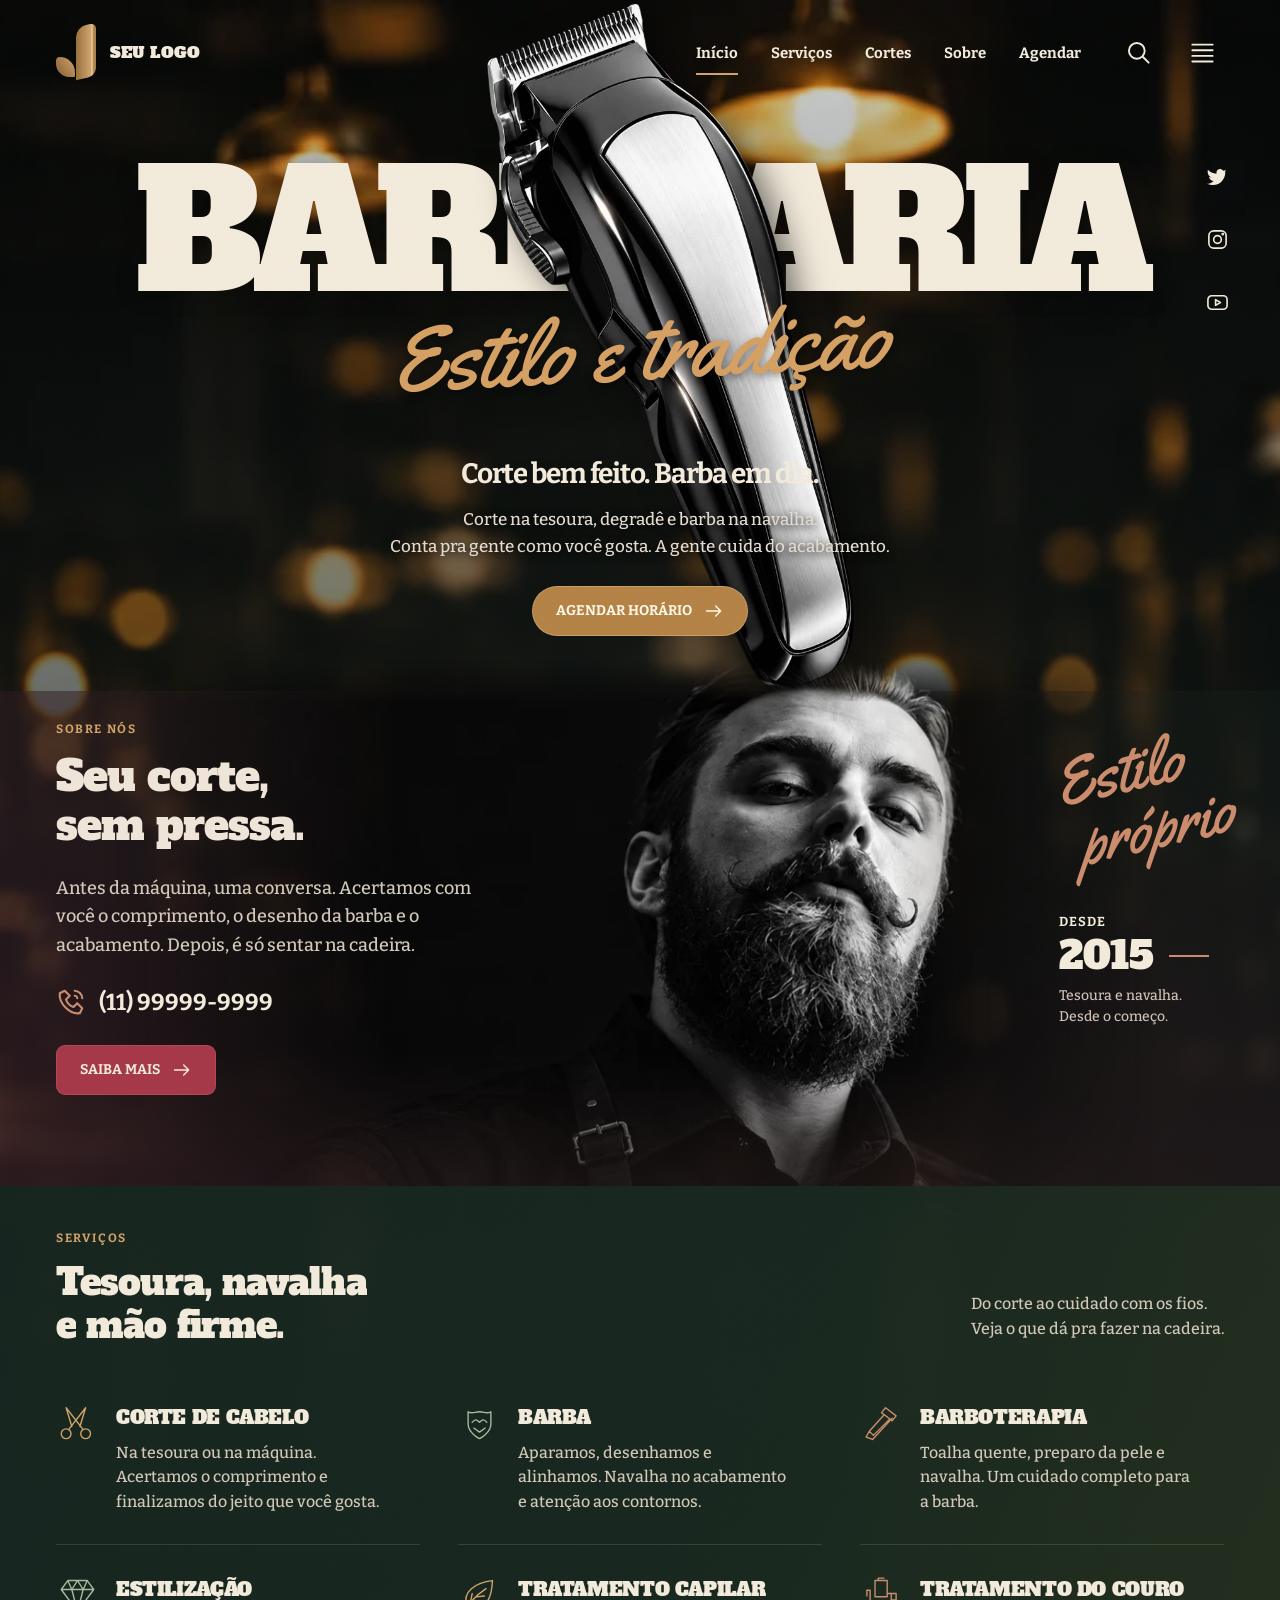
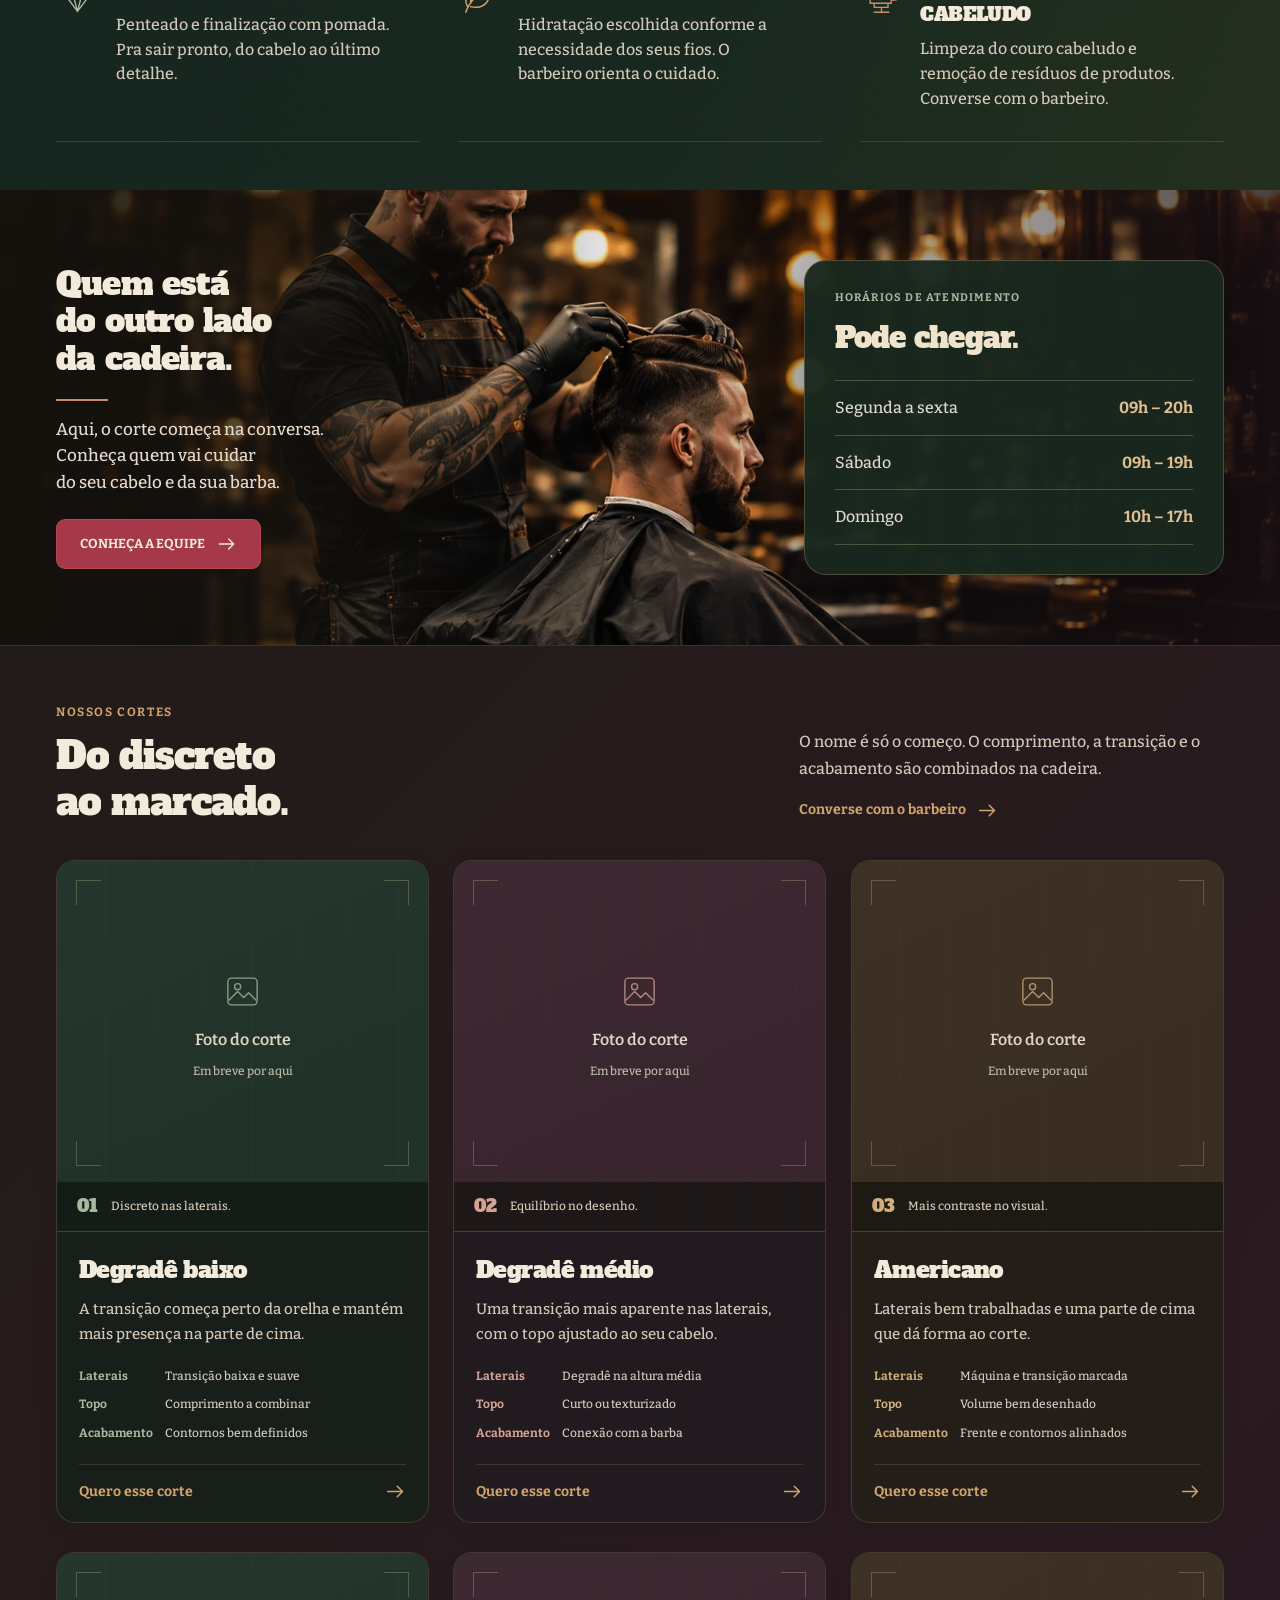
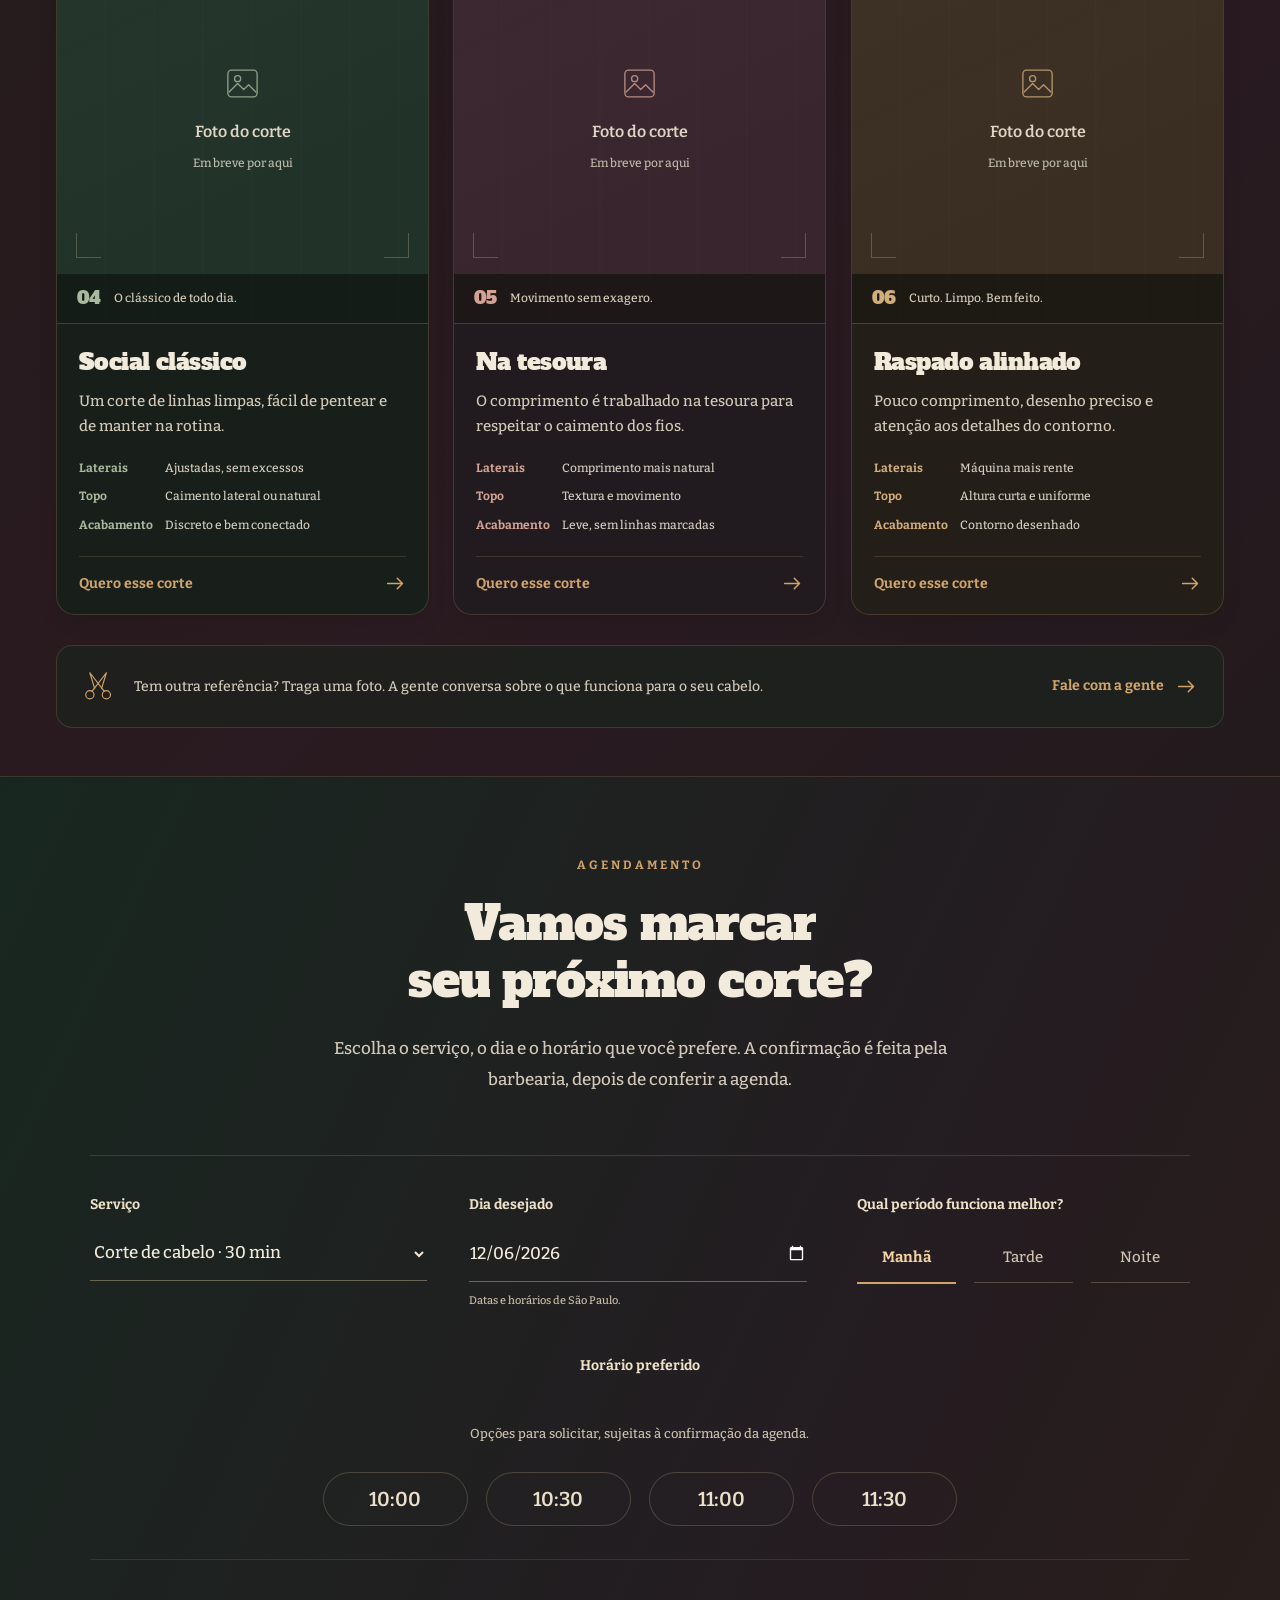
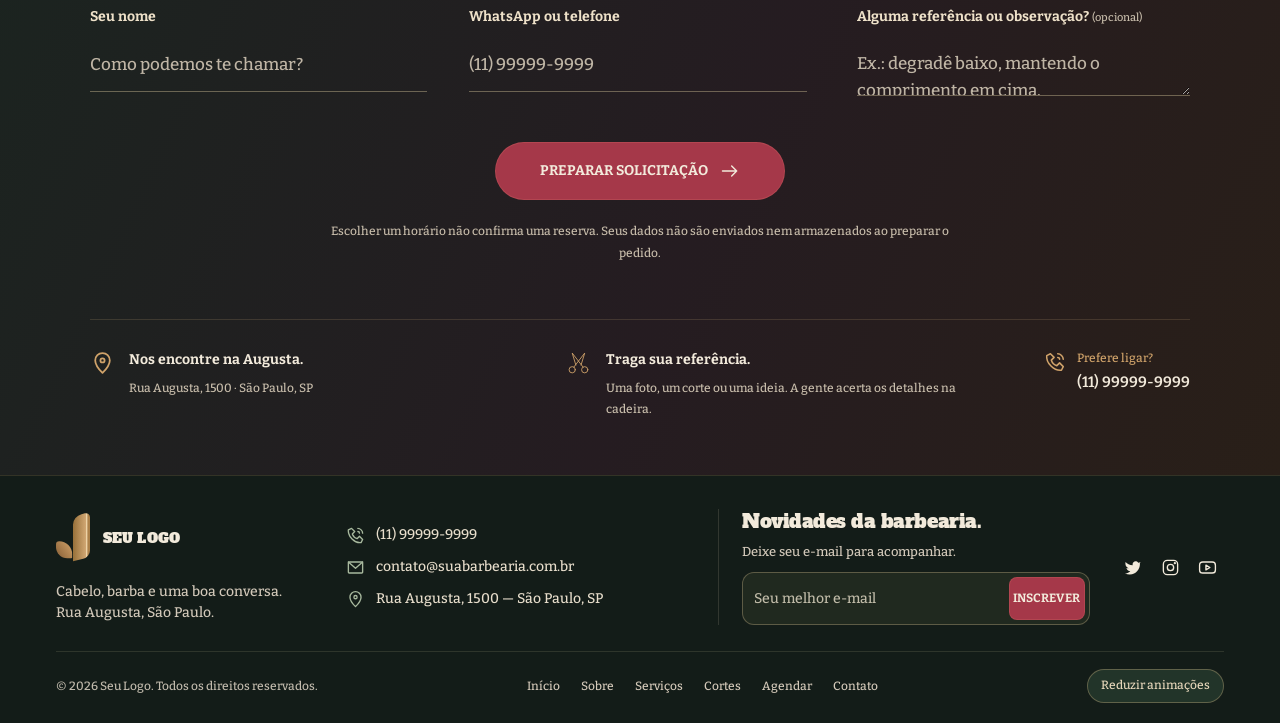
==== commit c38dcf83: "Redesenha agendamento aberto, centralizado e distribuído pela seção" ====
--- a/barbearia/index.html
+++ b/barbearia/index.html
@@ -9,9 +9,9 @@
   <link rel="icon" href="assets/favicon.svg" type="image/svg+xml">
   <link rel="preload" href="assets/clipper.webp" as="image" fetchpriority="high">
   <link rel="stylesheet" href="fonts.css">
-  <link rel="stylesheet" href="styles.css?v=agenda-20261015">
+  <link rel="stylesheet" href="styles.css?v=agenda-aberta-20261015">
   <script src="script.js?v=agenda-20261015" defer></script>
-  <script src="motion.js?v=agenda-20261015" defer></script>
+  <script src="motion.js?v=agenda-aberta-20261015" defer></script>
   <script src="booking.js?v=agenda-20261015" defer></script>
 </head>
 <body>
@@ -142,24 +142,21 @@
   <div class="cuts-note"><svg aria-hidden="true"><use href="#i-scissors"/></svg><p>Tem outra referência? Traga uma foto. A gente conversa sobre o que funciona para o seu cabelo.</p><a href="#contato">Fale com a gente <svg><use href="#i-arrow"/></svg></a></div>
  </div>
 </section>
-<section class="booking" id="agendar" aria-labelledby="booking-title" data-whatsapp="">
- <!-- Integração opcional: preencha data-whatsapp com o número real da barbearia (DDI + DDD + número). Não use o telefone fictício da demonstração. -->
+<section class="booking booking-open" id="agendar" aria-labelledby="booking-title" data-whatsapp="">
+ <!-- Integração opcional: informe o número real da barbearia em data-whatsapp. -->
  <div class="container booking-layout">
-  <div class="booking-copy"><p class="eyebrow">AGENDAMENTO</p><h2 id="booking-title">Vamos marcar<br>seu próximo corte?</h2><p>Escolha o serviço, o dia e o horário que você prefere. A confirmação é feita pela barbearia, depois de conferir a agenda.</p>
-   <div class="booking-info"><div><svg aria-hidden="true"><use href="#i-pin"/></svg><p><strong>Nos encontre na Augusta.</strong><span>Rua Augusta, 1500<br>São Paulo, SP</span></p></div><div><svg aria-hidden="true"><use href="#i-scissors"/></svg><p><strong>Traga sua referência.</strong><span>Pode ser uma foto, o nome de um corte ou só uma ideia. A gente conversa na cadeira.</span></p></div></div>
-   <a class="booking-phone" href="tel:+5511999999999"><svg aria-hidden="true"><use href="#i-phone"/></svg>Prefere ligar? (11) 99999-9999</a>
-  </div>
+  <header class="booking-copy"><p class="eyebrow">AGENDAMENTO</p><h2 id="booking-title">Vamos marcar<br>seu próximo corte?</h2><p>Escolha o serviço, o dia e o horário que você prefere. A confirmação é feita pela barbearia, depois de conferir a agenda.</p></header>
   <form class="booking-form" id="booking-form">
-   <div class="booking-form-heading"><span class="eyebrow">SEU PRÓXIMO HORÁRIO</span><p>Como podemos cuidar do seu visual?</p></div>
-   <div class="booking-fields"><div class="booking-field"><label for="booking-service">Serviço</label><select id="booking-service" name="servico" required><option value="corte">Corte de cabelo · 30 min</option><option value="barba">Barba · 30 min</option><option value="corte-barba">Corte + barba · 60 min</option><option value="barboterapia">Barboterapia · 45 min</option><option value="estilizacao">Estilização · 30 min</option><option value="tratamento">Tratamento capilar · 45 min</option></select></div><div class="booking-field"><label for="booking-date">Dia desejado</label><input id="booking-date" name="data" type="date" required aria-describedby="booking-date-help"><small id="booking-date-help">Datas e horários de São Paulo.</small></div></div>
+   <div class="booking-fields booking-preferences"><div class="booking-field"><label for="booking-service">Serviço</label><select id="booking-service" name="servico" required><option value="corte">Corte de cabelo · 30 min</option><option value="barba">Barba · 30 min</option><option value="corte-barba">Corte + barba · 60 min</option><option value="barboterapia">Barboterapia · 45 min</option><option value="estilizacao">Estilização · 30 min</option><option value="tratamento">Tratamento capilar · 45 min</option></select></div><div class="booking-field"><label for="booking-date">Dia desejado</label><input id="booking-date" name="data" type="date" required aria-describedby="booking-date-help"><small id="booking-date-help">Datas e horários de São Paulo.</small></div></div>
    <fieldset class="booking-period"><legend>Qual período funciona melhor?</legend><div class="booking-period-options"><label><input type="radio" name="periodo" value="manha" checked><span>Manhã</span></label><label><input type="radio" name="periodo" value="tarde"><span>Tarde</span></label><label><input type="radio" name="periodo" value="noite"><span>Noite</span></label></div></fieldset>
    <fieldset class="booking-time-field"><legend>Horário preferido</legend><p class="booking-time-help">Opções para solicitar, sujeitas à confirmação da agenda.</p><div class="booking-times" id="booking-times"></div><p class="booking-empty" id="booking-empty" role="status" hidden>Não há horários para esse período. Tente outro período ou outra data.</p></fieldset>
-   <div class="booking-fields"><div class="booking-field"><label for="booking-name">Seu nome</label><input id="booking-name" name="nome" type="text" autocomplete="name" minlength="2" maxlength="80" placeholder="Como podemos te chamar?" required></div><div class="booking-field"><label for="booking-phone">WhatsApp ou telefone</label><input id="booking-phone" name="telefone" type="tel" inputmode="tel" autocomplete="tel" maxlength="20" placeholder="(11) 99999-9999" required></div></div>
+   <div class="booking-fields booking-contact"><div class="booking-field"><label for="booking-name">Seu nome</label><input id="booking-name" name="nome" type="text" autocomplete="name" minlength="2" maxlength="80" placeholder="Como podemos te chamar?" required></div><div class="booking-field"><label for="booking-phone">WhatsApp ou telefone</label><input id="booking-phone" name="telefone" type="tel" inputmode="tel" autocomplete="tel" maxlength="20" placeholder="(11) 99999-9999" required></div></div>
    <div class="booking-field booking-notes"><label for="booking-notes">Alguma referência ou observação? <span>(opcional)</span></label><textarea id="booking-notes" name="observacoes" rows="2" maxlength="400" placeholder="Ex.: degradê baixo, mantendo o comprimento em cima."></textarea></div>
    <p class="booking-error" id="booking-error" role="alert" hidden></p><button class="button button-red booking-submit" type="submit">PREPARAR SOLICITAÇÃO <svg aria-hidden="true"><use href="#i-arrow"/></svg></button><p class="booking-disclaimer">Escolher um horário não confirma uma reserva. Seus dados não são enviados nem armazenados ao preparar o pedido.</p>
    <noscript><p class="booking-error">Ative o JavaScript para escolher os horários ou entre em contato pelo telefone informado.</p></noscript>
    <section class="booking-result" id="booking-result" aria-labelledby="booking-result-title" hidden><p class="eyebrow">PEDIDO PREPARADO</p><h3 id="booking-result-title" tabindex="-1">Seu pedido está pronto.</h3><p id="booking-result-help">Ainda não foi enviado. Copie a solicitação e envie à barbearia pelo canal de contato de sua preferência. Aguarde a confirmação.</p><label class="sr-only" for="booking-draft">Texto da solicitação de agendamento</label><textarea id="booking-draft" readonly rows="8"></textarea><div class="booking-result-actions"><button class="button button-gold" id="booking-copy" type="button">COPIAR PEDIDO</button><a class="button button-red" id="booking-whatsapp" target="_blank" rel="noopener noreferrer" hidden>ENVIAR PELO WHATSAPP</a></div><p id="booking-copy-status" class="booking-copy-status" role="status"></p></section>
   </form>
+  <div class="booking-meta"><div class="booking-info"><div><svg aria-hidden="true"><use href="#i-pin"/></svg><p><strong>Nos encontre na Augusta.</strong><span>Rua Augusta, 1500 · São Paulo, SP</span></p></div><div><svg aria-hidden="true"><use href="#i-scissors"/></svg><p><strong>Traga sua referência.</strong><span>Uma foto, um corte ou uma ideia. A gente acerta os detalhes na cadeira.</span></p></div></div><a class="booking-phone" href="tel:+5511999999999"><svg aria-hidden="true"><use href="#i-phone"/></svg><span>Prefere ligar?<strong>(11) 99999-9999</strong></span></a></div>
  </div>
 </section>
 </main>
--- a/barbearia/styles.css
+++ b/barbearia/styles.css
@@ -77,25 +77,74 @@
 @media(max-width:600px){.cuts-grid{grid-template-columns:minmax(0,1fr);gap:24px}.cut-photo{aspect-ratio:5/4}.cut-photo-center>svg{width:39px;height:39px}.cut-photo-center>span{font-size:16px}.cut-photo-center>small{font-size:12px}.cut-content{padding:25px 23px 23px}.cut-content h3{font-size:25px}.cut-description{font-size:16px;margin-bottom:23px}.cut-details{font-size:13px;gap:12px}.cut-details>div{grid-template-columns:86px minmax(0,1fr);gap:10px}.cut-photo-caption{font-size:12px;padding:13px 20px;gap:14px}.cut-index{font-size:18px}.cut-link{font-size:15px;padding-top:18px}.cuts-note{display:grid;grid-template-columns:29px minmax(0,1fr);gap:12px 15px}.cuts-note>svg{width:29px;height:29px}.cuts-note>p{font-size:14px}.cuts-note>a{grid-column:2;margin:0;font-size:14px;white-space:normal}}
 @media(max-width:360px){.cuts-heading h2{font-size:27px}.cut-content{padding:22px 19px}.cut-content h3{font-size:23px}.cut-description{font-size:15px}.cut-details{font-size:12px}.cut-details>div{grid-template-columns:76px minmax(0,1fr);gap:8px}}
 
-/* Agendamento integrado à landing page; solicitação sujeita a confirmação. */
-.booking{background:linear-gradient(120deg,#18271f,#251c21 68%,#291f18);border-top:1px solid #c5a27432;padding:64px 0}
-.booking-layout{display:grid;grid-template-columns:.85fr 1.15fr;gap:65px;align-items:start}
-.booking-copy{padding-top:18px}.booking-copy h2{font-size:35px;line-height:1.25;margin-bottom:25px}.booking-copy>p:not(.eyebrow){font-size:17px;line-height:1.75;max-width:430px}
-.booking-info{display:grid;gap:26px;padding:28px 0;margin:9px 0 12px;border-bottom:1px solid var(--line)}
-.booking-info>div{display:flex;align-items:flex-start;gap:17px}.booking-info svg{width:27px;height:29px;color:var(--brass);margin-top:3px}
-.booking-info strong{display:block;font-size:15px;color:var(--cream);font-weight:700;margin-bottom:7px}.booking-info span{display:block;font-size:14px;color:#cfc7b8;line-height:1.75}
-.booking-phone{display:inline-flex;align-items:center;gap:10px;font-size:14px;font-weight:600;margin-top:15px;line-height:1.6;color:var(--brass)}.booking-phone svg{width:21px;height:21px}
-.booking-form{padding:30px;background:#14231cf2;border:1px solid #caa7754d;border-radius:22px;box-shadow:0 15px 35px #00000020;min-width:0}
-.booking-form-heading{border-bottom:1px solid var(--line);padding-bottom:21px;margin-bottom:25px}.booking-form-heading .eyebrow{display:block;font-size:11px;letter-spacing:1.3px;margin-bottom:9px}.booking-form-heading>p{font-family:var(--display);font-size:21px;line-height:1.4;color:var(--cream)}
-.booking-fields{display:grid;grid-template-columns:1fr 1fr;gap:18px;margin-bottom:22px}.booking-field{display:flex;flex-direction:column;gap:9px;min-width:0}.booking-field>label,.booking-form legend{font-size:14px;font-weight:700;color:#eee3cf;line-height:1.5}.booking-field>label>span{font-size:12px;font-weight:500;color:#c7c2b2}
-.booking-field input,.booking-field select,.booking-field textarea{width:100%;min-width:0;min-height:48px;padding:12px 13px;border:1px solid #c7b89059;border-radius:9px;background:#203329;color:var(--cream);font-family:var(--body);font-size:14px;line-height:1.5;color-scheme:dark;outline-offset:3px}.booking-field select{padding-right:25px}.booking-field option{background:#1a2b22}.booking-field input::placeholder,.booking-field textarea::placeholder{color:#bbbbaa;opacity:1}.booking-field input:focus,.booking-field select:focus,.booking-field textarea:focus{border-color:var(--brass)}.booking-field textarea{resize:vertical;min-height:88px}.booking-field small{font-size:11px;color:#c6c0b0;line-height:1.4}
-.booking-form fieldset{padding:0;margin:0 0 24px;border:0;min-width:0}.booking-form legend{padding:0;margin-bottom:12px}.booking-period-options{display:grid;grid-template-columns:repeat(3,1fr);gap:8px}.booking-period-options label,.booking-time{position:relative;display:block;cursor:pointer}.booking-period-options input,.booking-time input{position:absolute;width:1px;height:1px;opacity:0;left:50%;top:50%;margin:0}.booking-period-options span{display:block;padding:11px 7px;text-align:center;border:1px solid #c7b89040;border-radius:8px;color:#d9d1bf;background:#192a21;font-size:13px;transition:background .2s,border-color .2s}.booking-period-options input:checked+span{background:#463522;border-color:#bd965c;color:#f3debb;font-weight:700}.booking-period-options input:focus-visible+span,.booking-time input:focus-visible+span{outline:2px solid var(--brass);outline-offset:3px}
-.booking-time-help{font-size:12px;line-height:1.6;margin-top:-4px;margin-bottom:14px;color:#c6c6b3}.booking-times{display:grid;grid-template-columns:repeat(4,minmax(0,1fr));gap:9px}.booking-time span{display:block;text-align:center;padding:10px 5px;border:1px solid #aaba9a59;border-radius:8px;background:#1b2e24;color:#eadfcb;font-size:14px;line-height:1.5;font-weight:600;transition:background .2s,border-color .2s}.booking-time span:hover{border-color:var(--brass)}.booking-time input:checked+span{background:#773140;border-color:#d28e8d;color:#fff3e5}.booking-empty{padding:13px 15px;background:#382a22;border:1px solid #c6a26a4d;border-radius:8px;font-size:13px;line-height:1.65;color:#ead3b2}.booking-notes{margin-bottom:22px}.booking-submit{width:100%;min-height:51px;font-size:13px}.booking-disclaimer{font-size:11px;line-height:1.65;color:#c8c1af;margin-top:13px}.booking-error{font-size:13px;line-height:1.6;color:#ffdbcc;margin-bottom:14px;padding:12px;background:#50232b;border-radius:8px}
-.booking-result{border-top:1px solid var(--line);padding-top:24px;margin-top:25px}.booking-result .eyebrow{font-size:10px;color:var(--sage)}.booking-result h3{font-size:21px;margin:10px 0 14px}.booking-result>p:not(.eyebrow){font-size:13px;line-height:1.7}.booking-result textarea{display:block;width:100%;resize:vertical;margin:17px 0;padding:15px;border:1px solid #b6ab8559;border-radius:9px;background:#101f18;color:#f3e8d2;font:500 13px/1.8 var(--body);min-height:220px}.booking-result-actions{display:flex;gap:10px;flex-wrap:wrap}.booking-result-actions .button{font-size:11px;padding:12px 16px;min-height:44px}.booking-copy-status:not(:empty){margin-top:15px;color:var(--brass);font-size:12px}
+/* Agendamento aberto: título central e escolhas distribuídas pela seção. */
+.booking{position:relative;background:linear-gradient(115deg,#17271f,#251c21 63%,#291f18);border-top:1px solid #c5a2742e;padding:80px 0 54px;overflow:hidden}
+.booking-layout{display:block}
+.booking-copy{max-width:900px;margin:0 auto 60px;padding:0;text-align:center}
+.booking-copy .eyebrow{margin-bottom:20px;letter-spacing:3px}
+.booking-copy h2{font-size:clamp(32px,3.7vw,50px);line-height:1.22;margin-bottom:24px}
+.booking-copy>p:not(.eyebrow){font-size:17px;line-height:1.8;max-width:680px;margin:0 auto}
+.booking-form{display:grid;grid-template-columns:repeat(12,minmax(0,1fr));gap:46px 50px;max-width:1100px;width:100%;margin:0 auto;padding:38px 0 0;background:none;border:0;border-top:1px solid #c5a27436;border-radius:0;box-shadow:none;min-width:0}
+.booking-fields{display:grid;grid-template-columns:repeat(2,minmax(0,1fr));gap:42px;margin:0;min-width:0}
+.booking-preferences,.booking-contact{grid-column:span 8}
+.booking-form .booking-period,.booking-notes{grid-column:span 4}
+.booking-form fieldset{min-width:0;margin:0;padding:0;border:0}
+.booking-form legend,.booking-field>label{padding:0;font-size:14px;line-height:1.6;font-weight:700;color:#eee1c9}
+.booking-form legend{margin-bottom:13px}
+.booking-field{display:flex;flex-direction:column;gap:11px;min-width:0}
+.booking-field>label>span{font-size:11px;font-weight:500;color:#c7bcaa}
+.booking-field input,.booking-field select,.booking-field textarea{display:block;width:100%;min-width:0;min-height:53px;padding:11px 0 13px;border:0;border-bottom:1px solid #c7b89073;border-radius:0;background:transparent;color:var(--cream);font:500 17px/1.6 var(--body);color-scheme:dark;outline-offset:5px;box-shadow:none;transition:border-color .25s}
+.booking-field select{padding-right:24px;cursor:pointer}
+.booking-field option{background:#1b2b22;color:var(--cream)}
+.booking-field textarea{resize:vertical;min-height:53px;height:57px;overflow:auto}
+.booking-field input::placeholder,.booking-field textarea::placeholder{color:#bfb5a5;opacity:1}
+.booking-field input:hover,.booking-field select:hover,.booking-field textarea:hover{border-color:#d0a36aaa}
+.booking-field input:focus,.booking-field select:focus,.booking-field textarea:focus{border-bottom-color:var(--brass)}
+.booking-field small{font-size:11px;line-height:1.5;color:#c9bda8}
+.booking-period-options{display:flex;gap:18px;align-items:stretch}
+.booking-period-options label,.booking-time{position:relative;display:block;cursor:pointer;min-width:0}
+.booking-period-options label{flex:1}
+.booking-period-options input,.booking-time input{position:absolute;left:50%;top:50%;width:1px;height:1px;opacity:0;margin:0}
+.booking-period-options span{display:block;text-align:center;padding:15px 0 13px;border:0;border-bottom:1px solid #c7b8904f;border-radius:0;background:none;color:#d0c4b1;font-size:15px;line-height:1.6;transition:color .25s,border-color .25s}
+.booking-period-options input:checked+span{color:#f2d2a2;border-bottom:2px solid var(--brass);font-weight:700}
+.booking-period-options input:focus-visible+span,.booking-time input:focus-visible+span{outline:2px solid var(--brass);outline-offset:4px}
+.booking-form .booking-time-field{grid-column:1/-1;padding:34px 0 33px;border-top:1px solid #c5a27428;border-bottom:1px solid #c5a27428;text-align:center}
+.booking-time-field legend{width:100%;text-align:center;margin:0 0 11px}
+.booking-time-help{font-size:13px;line-height:1.7;color:#c9bfad;margin:0 auto 27px;max-width:650px}
+.booking-times{display:flex;justify-content:center;flex-wrap:wrap;gap:16px 18px;max-width:1000px;width:100%;margin:0 auto}
+.booking-time{flex:0 0 calc((100% - 90px)/6);max-width:145px;min-width:85px}
+.booking-time span{display:block;text-align:center;min-height:54px;padding:12px 6px;border:1px solid #c6b18640;border-radius:40px;background:#ffffff02;color:#eadfc9;font-size:20px;line-height:1.4;font-weight:600;transition:background .25s,border-color .25s,color .25s}
+.booking-time span:hover{background:#c6b1860e;border-color:#cba66c9c}
+.booking-time input:checked+span{background:#723340;border-color:#d39a91;color:#fff1d7}
+.booking-empty{font-size:14px;line-height:1.7;color:#ead2ae;max-width:620px;padding:13px 0 0;margin:0 auto;background:none;border:0;border-radius:0}
+.booking-notes{margin:0}
+.booking-error{grid-column:1/-1;justify-self:center;margin:0;padding:12px 0;font-size:14px;line-height:1.7;color:#ffccbd;background:none;border:0;border-radius:0;text-align:center}
+.booking-submit{grid-column:1/-1;justify-self:center;width:auto;min-width:290px;min-height:58px;padding:17px 34px;border-radius:40px;font-size:14px}
+.booking-disclaimer{grid-column:1/-1;max-width:650px;justify-self:center;margin:-25px 0 0;font-size:12px;line-height:1.8;color:#c7bcaa;text-align:center}
+.booking-form>noscript{grid-column:1/-1}
+.booking-result{grid-column:1/-1;max-width:820px;width:100%;margin:0 auto;padding-top:32px;border-top:1px solid var(--line);background:none;text-align:center}
+.booking-result .eyebrow{font-size:11px;color:var(--sage);letter-spacing:1.5px}
+.booking-result h3{font-size:26px;line-height:1.3;margin:10px 0 18px}
+.booking-result>p:not(.eyebrow){font-size:14px;line-height:1.8;max-width:690px;margin:0 auto}
+.booking-result textarea{display:block;width:100%;min-height:230px;resize:vertical;margin:25px auto;padding:18px 0;background:transparent;border:0;border-top:1px solid #b6ab854d;border-bottom:1px solid #b6ab854d;border-radius:0;color:#f2e6cc;font:500 14px/1.85 var(--body);text-align:left}
+.booking-result-actions{display:flex;justify-content:center;gap:15px;flex-wrap:wrap}
+.booking-result-actions .button{font-size:12px;padding:13px 22px;min-height:46px;border-radius:28px}
+.booking-copy-status:not(:empty){margin-top:17px;color:var(--brass);font-size:13px}
+.booking-meta{display:grid;grid-template-columns:minmax(0,1fr) auto;gap:45px;align-items:start;max-width:1100px;margin:55px auto 0;padding-top:29px;border-top:1px solid #c5a27430}
+.booking-info{display:grid;grid-template-columns:1fr 1fr;gap:44px;margin:0;padding:0;border:0}
+.booking-info>div{display:flex;gap:14px;align-items:flex-start}
+.booking-info svg{width:25px;height:27px;color:var(--brass);margin-top:1px}
+.booking-info strong{display:block;font-size:14px;color:var(--cream);line-height:1.6;margin-bottom:6px;font-weight:700}
+.booking-info span{display:block;font-size:12px;line-height:1.8;color:#c9beac}
+.booking-phone{display:inline-flex;align-items:flex-start;gap:11px;margin:0;color:var(--brass);font-size:12px;line-height:1.6}
+.booking-phone svg{width:22px;height:24px;margin-top:1px}
+.booking-phone strong{display:block;color:var(--cream);font-size:15px;font-weight:600;line-height:1.8}
+/* Preferência visual e inclinação dos cortes continuam independentes do formulário. */
 .footer-bottom{align-items:center;flex-wrap:wrap}.motion-toggle{background:#223429;border:1px solid #bda77866;color:#e7d7bb;border-radius:20px;padding:8px 13px;font-size:12px;line-height:1.3;font-family:var(--body)}.motion-toggle:hover{border-color:var(--brass);background:#33432f}.motion-toggle[aria-pressed='false']{background:#3c2931;border-color:#c39f8f80}.cut-card{transform:perspective(1100px) rotateX(var(--card-rx,0deg)) rotateY(var(--card-ry,0deg));transition:transform .35s var(--ease),opacity .85s var(--ease),translate .85s var(--ease)}html[data-motion='reduced'] .cut-card{transform:none}
-@media(max-width:1100px){.booking-layout{gap:35px;grid-template-columns:.8fr 1.2fr}.booking-copy h2{font-size:30px}.booking-copy>p:not(.eyebrow){font-size:16px}.booking-form{padding:25px}.booking-fields{gap:13px}.booking-field input,.booking-field select,.booking-field textarea{font-size:13px;padding:11px}.booking-form-heading>p{font-size:19px}.booking-info span{font-size:13px}.booking-phone{font-size:13px}}
-@media(max-width:900px){.booking-layout{grid-template-columns:1fr;gap:35px}.booking-copy{padding-top:0}.booking-copy>p:not(.eyebrow){max-width:600px}.booking-info{grid-template-columns:1fr 1fr;gap:26px;max-width:680px;padding:22px 0;margin-bottom:0}.booking-phone{margin-top:17px}.booking-form{max-width:720px;width:100%;padding:30px}.booking-field input,.booking-field select,.booking-field textarea{font-size:15px}.booking-form-heading>p{font-size:23px}}
-@media(max-width:600px){.booking{padding:40px 0}.booking-layout{gap:29px}.booking-copy h2{font-size:28px}.booking-copy>p:not(.eyebrow){font-size:16px;line-height:1.7}.booking-info{grid-template-columns:1fr;gap:21px}.booking-info span{font-size:14px}.booking-phone{font-size:13px}.booking-form{padding:23px 19px;border-radius:18px}.booking-form-heading>p{font-size:20px}.booking-fields{grid-template-columns:1fr;gap:20px}.booking-field input,.booking-field select,.booking-field textarea{font-size:16px;min-height:48px}.booking-form legend,.booking-field>label{font-size:14px}.booking-times{grid-template-columns:repeat(3,minmax(0,1fr));gap:9px}.booking-period-options span{font-size:13px}.booking-time span{font-size:15px}.booking-submit{font-size:12px;padding-inline:13px}.booking-disclaimer{font-size:11px}.booking-result h3{font-size:21px}.booking-result-actions{flex-direction:column}.booking-result-actions .button{font-size:12px}.motion-toggle{font-size:12px;align-self:flex-start}.cut-card{transform:none}}
+@media(max-width:1100px){.booking{padding-top:66px}.booking-copy{margin-bottom:45px}.booking-copy h2{font-size:40px}.booking-form{column-gap:32px;row-gap:39px}.booking-fields{gap:28px}.booking-field input,.booking-field select,.booking-field textarea{font-size:16px}.booking-period-options{gap:12px}.booking-period-options span{font-size:14px}.booking-meta{gap:27px}.booking-info{gap:25px}.booking-info strong{font-size:13px}.booking-phone strong{font-size:14px}}
+@media(max-width:900px){.booking-copy{max-width:750px}.booking-copy h2{font-size:36px}.booking-copy>p:not(.eyebrow){max-width:610px;font-size:16px}.booking-form{grid-template-columns:repeat(6,minmax(0,1fr));gap:36px 28px;max-width:740px}.booking-preferences,.booking-contact,.booking-form .booking-period,.booking-notes{grid-column:1/-1}.booking-form .booking-period{max-width:500px;width:100%;justify-self:center;text-align:center}.booking-period legend{width:100%;text-align:center}.booking-period-options{gap:25px}.booking-period-options span{font-size:16px}.booking-time{flex-basis:calc((100% - 54px)/4);max-width:150px}.booking-notes textarea{height:58px}.booking-meta{max-width:740px;grid-template-columns:1fr;gap:27px}.booking-info{gap:35px}.booking-info strong{font-size:14px}.booking-phone{justify-self:center}.booking-disclaimer{margin-top:-15px}}
+@media(max-width:600px){.booking{padding:47px 0 35px}.booking-copy{margin-bottom:30px}.booking-copy .eyebrow{font-size:11px;letter-spacing:2px;margin-bottom:17px}.booking-copy h2{font-size:31px;line-height:1.25;margin-bottom:21px}.booking-copy>p:not(.eyebrow){font-size:15px;line-height:1.8;max-width:360px}.booking-form{padding-top:27px;row-gap:30px;column-gap:0;grid-template-columns:minmax(0,1fr)}.booking-preferences,.booking-contact{grid-template-columns:minmax(0,1fr);gap:27px}.booking-field{gap:8px}.booking-field input,.booking-field select,.booking-field textarea{font-size:16px;min-height:52px}.booking-field>label,.booking-form legend{font-size:14px}.booking-period-options{gap:16px}.booking-period-options span{font-size:15px;padding:13px 0}.booking-form .booking-time-field{padding-top:26px;padding-bottom:26px}.booking-time-help{font-size:12px;line-height:1.8;max-width:330px;margin-bottom:22px}.booking-times{gap:12px}.booking-time{flex-basis:calc((100% - 24px)/3);max-width:none;min-width:0}.booking-time span{font-size:18px;min-height:49px;padding:11px 4px}.booking-submit{min-width:0;max-width:100%;font-size:12px;padding:16px 24px;min-height:54px;gap:12px}.booking-disclaimer{font-size:11px;line-height:1.8;margin-top:-12px;max-width:350px}.booking-result{padding-top:25px}.booking-result h3{font-size:23px}.booking-result>p:not(.eyebrow){font-size:13px}.booking-result textarea{font-size:13px}.booking-result-actions{flex-direction:column;align-items:center}.booking-result-actions .button{width:auto;max-width:100%;font-size:11px;min-width:210px}.booking-meta{margin-top:36px;padding-top:25px;gap:26px}.booking-info{grid-template-columns:1fr;gap:22px;max-width:350px;margin:0 auto}.booking-info span{font-size:13px}.booking-phone{font-size:12px}.booking-phone strong{font-size:15px}.motion-toggle{font-size:12px;align-self:flex-start}.cut-card{transform:none}}
+@media(max-width:360px){.booking-copy h2{font-size:27px}.booking-copy>p:not(.eyebrow){font-size:14px}.booking-submit{font-size:11px;padding-inline:19px}.booking-time span{font-size:17px}}
 
 /* Evita somar a transição CSS ao deslocamento da Web Animations API. */
 .reveal.motion-api{transition:none!important;translate:0 0!important}
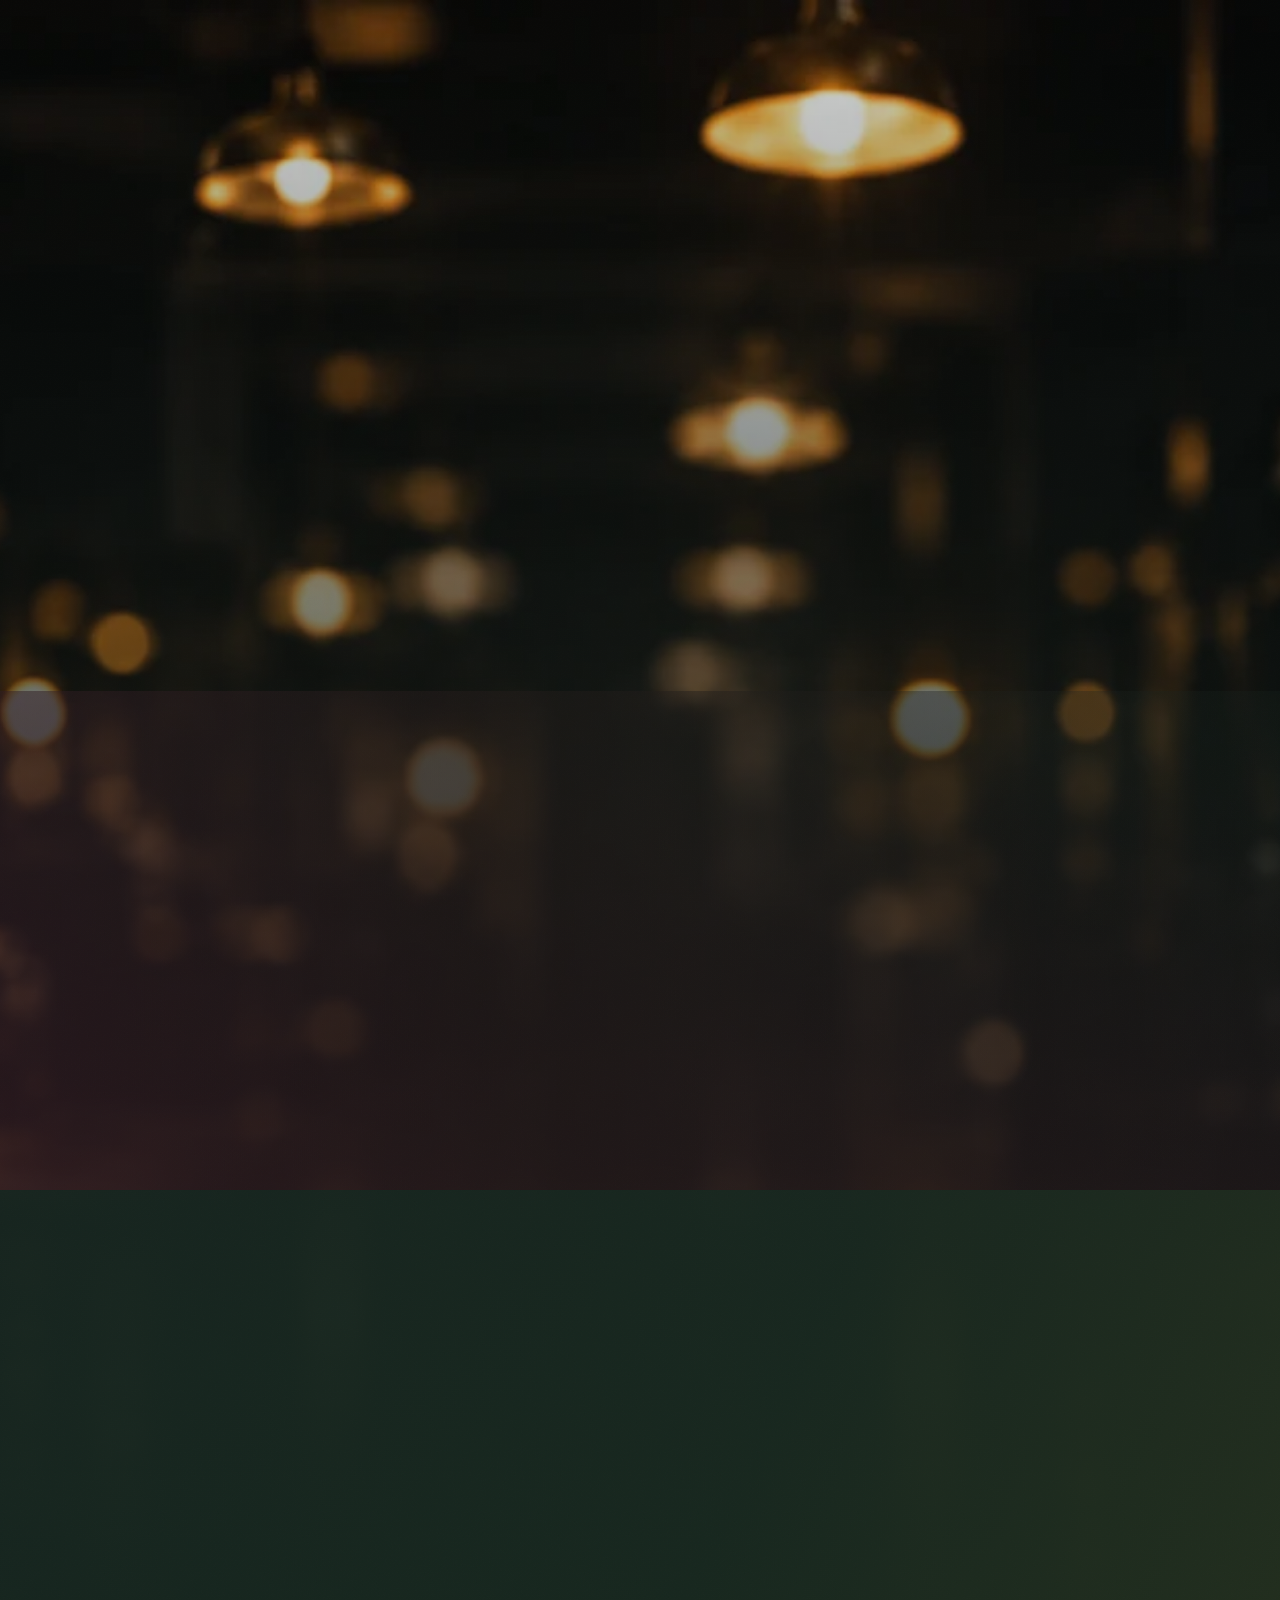
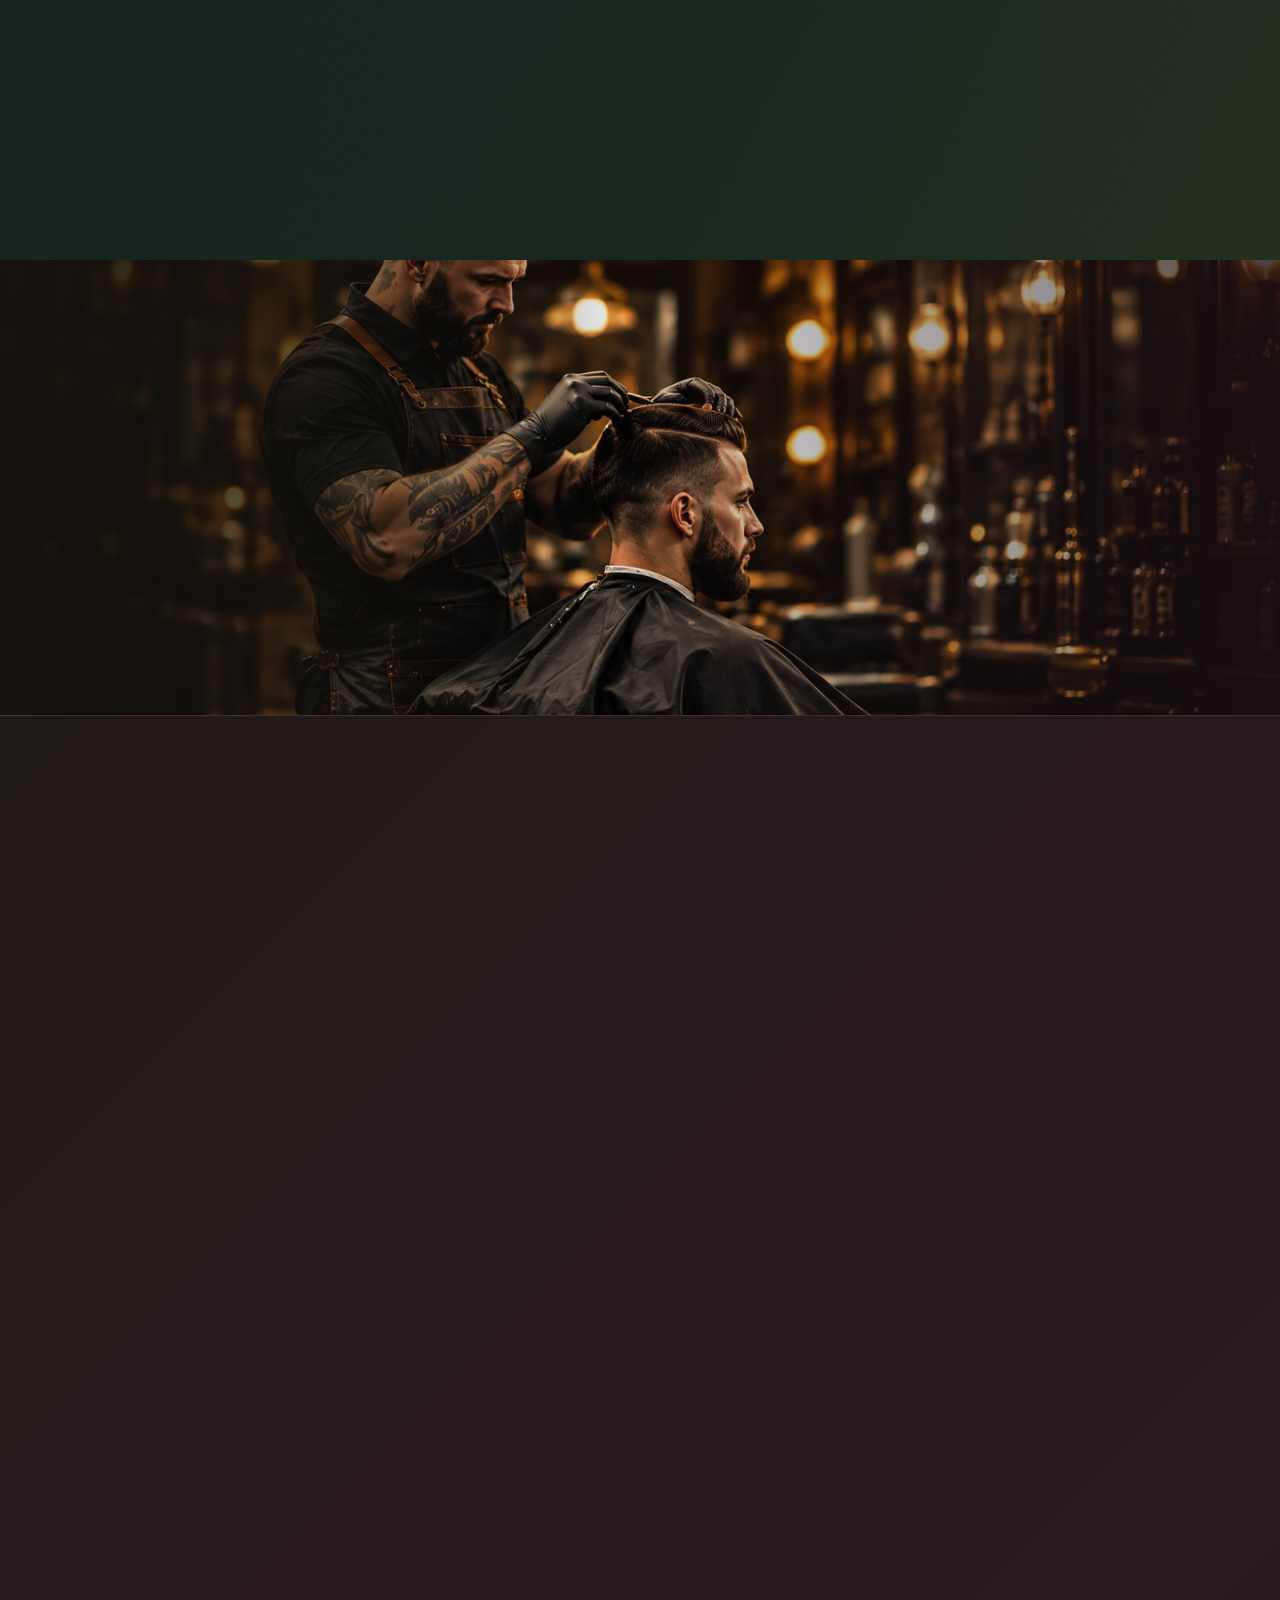
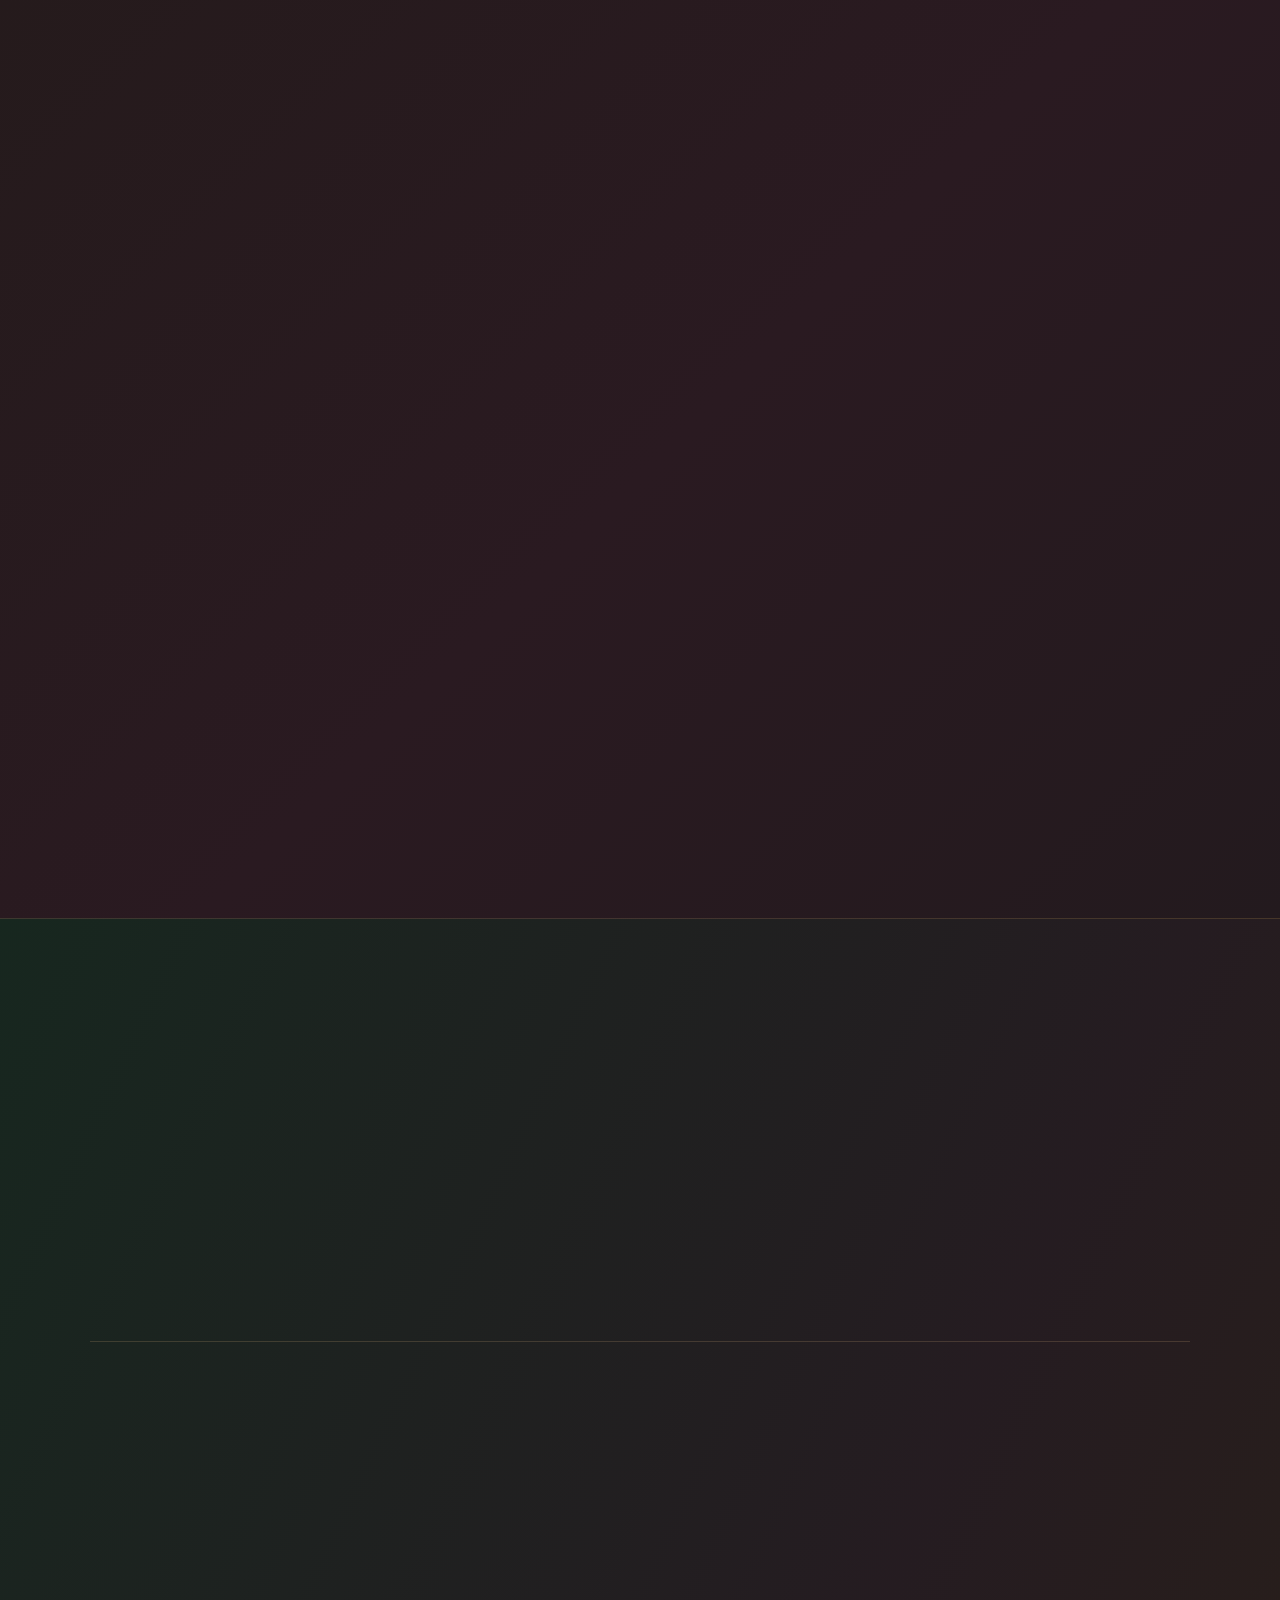
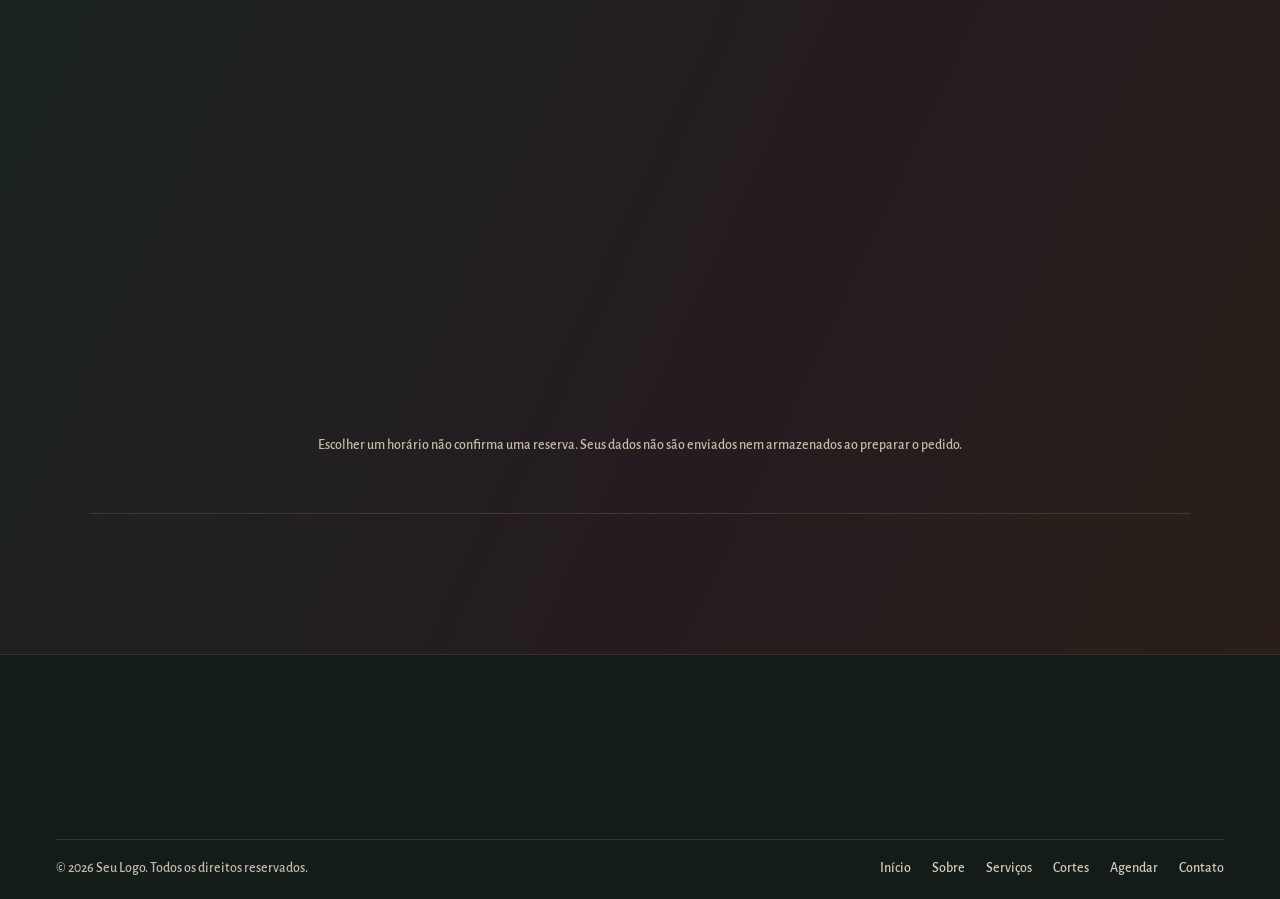
==== commit f78c565c: "Ativa animações automaticamente no desktop e refaz toda a tipografia da barbearia" ====
--- a/barbearia/index.html
+++ b/barbearia/index.html
@@ -8,10 +8,12 @@
   <title>Barbearia Premium — Seu estilo, sua melhor versão</title>
   <link rel="icon" href="assets/favicon.svg" type="image/svg+xml">
   <link rel="preload" href="assets/clipper.webp" as="image" fetchpriority="high">
-  <link rel="stylesheet" href="fonts.css">
-  <link rel="stylesheet" href="styles.css?v=agenda-aberta-20261015">
+  <link rel="preload" href="assets/fonts/big-shoulders-display-800.woff" as="font" type="font/woff" crossorigin>
+  <link rel="preload" href="assets/fonts/alegreya-sans-500.woff" as="font" type="font/woff" crossorigin>
+  <link rel="stylesheet" href="fonts.css?v=letras-movimento-20261015">
+  <link rel="stylesheet" href="styles.css?v=letras-movimento-20261015">
   <script src="script.js?v=agenda-20261015" defer></script>
-  <script src="motion.js?v=agenda-aberta-20261015" defer></script>
+  <script src="motion.js?v=letras-movimento-20261015" defer></script>
   <script src="booking.js?v=agenda-20261015" defer></script>
 </head>
 <body>
@@ -39,7 +41,7 @@
   <a class="brand" href="#inicio" aria-label="Seu Logo — Início"><span class="brand-mark" aria-hidden="true"></span><span>SEU LOGO</span></a>
   <nav class="desktop-nav" aria-label="Navegação principal"><a class="active" href="#inicio">Início</a><a href="#servicos">Serviços</a><a href="#cortes">Cortes</a><a href="#sobre">Sobre</a><a href="#agendar">Agendar</a></nav>
   <div class="header-tools"><button class="icon-button" id="search-toggle" aria-label="Buscar no site"><svg><use href="#i-search"/></svg></button><button class="icon-button" id="menu-toggle" aria-label="Abrir menu" aria-expanded="false" aria-controls="menu-panel"><svg><use href="#i-menu"/></svg></button></div>
-  <nav class="menu-panel" id="menu-panel" aria-label="Menu" hidden><a href="#inicio">Início</a><a href="#servicos">Serviços</a><a href="#sobre">Sobre</a><a href="#cortes">Cortes</a><a href="#agendar">Agendar horário</a><a href="#contato">Contato</a><button class="motion-toggle menu-motion-toggle" data-motion-toggle type="button" aria-pressed="true">Animações</button></nav>
+  <nav class="menu-panel" id="menu-panel" aria-label="Menu" hidden><a href="#inicio">Início</a><a href="#servicos">Serviços</a><a href="#sobre">Sobre</a><a href="#cortes">Cortes</a><a href="#agendar">Agendar horário</a><a href="#contato">Contato</a></nav>
  </header>
  <main id="conteudo">
 <div class="opening">
@@ -160,7 +162,7 @@
  </div>
 </section>
 </main>
-<footer class="footer" id="contato"><div class="footer-main container"><div class="footer-brand"><a class="brand" href="#inicio"><span class="brand-mark" aria-hidden="true"></span><span>SEU LOGO</span></a><p>Cabelo, barba e uma boa conversa.<br>Rua Augusta, São Paulo.</p></div><address class="contact-details"><a href="tel:+5511999999999"><svg><use href="#i-phone"/></svg>(11) 99999-9999</a><a href="mailto:contato@suabarbearia.com.br"><svg><use href="#i-mail"/></svg>contato@suabarbearia.com.br</a><p><svg><use href="#i-pin"/></svg>Rua Augusta, 1500 — São Paulo, SP</p></address><div class="newsletter"><h3>Novidades da barbearia.</h3><p>Deixe seu e-mail para acompanhar.</p><form id="newsletter-form"><label class="sr-only" for="newsletter-email">Seu e-mail</label><input type="email" id="newsletter-email" name="email" placeholder="Seu melhor e-mail" autocomplete="email" required><button type="submit" class="button button-red">INSCREVER</button></form><p class="form-status" id="newsletter-status" role="status"></p></div><div class="footer-social social" aria-label="Redes sociais"><a href="https://x.com/" target="_blank" rel="noopener noreferrer" aria-label="X"><svg><use href="#i-twitter"/></svg></a><a href="https://www.instagram.com/" target="_blank" rel="noopener noreferrer" aria-label="Instagram"><svg><use href="#i-instagram"/></svg></a><a href="https://www.youtube.com/" target="_blank" rel="noopener noreferrer" aria-label="YouTube"><svg><use href="#i-youtube"/></svg></a></div></div><div class="footer-bottom container"><p>© <span id="year">2026</span> Seu Logo. Todos os direitos reservados.</p><nav aria-label="Navegação do rodapé"><a href="#inicio">Início</a><a href="#sobre">Sobre</a><a href="#servicos">Serviços</a><a href="#cortes">Cortes</a><a href="#agendar">Agendar</a><a href="#contato">Contato</a></nav><button class="motion-toggle" id="motion-toggle" data-motion-toggle type="button" aria-pressed="true">Animações</button></div></footer>
+<footer class="footer" id="contato"><div class="footer-main container"><div class="footer-brand"><a class="brand" href="#inicio"><span class="brand-mark" aria-hidden="true"></span><span>SEU LOGO</span></a><p>Cabelo, barba e uma boa conversa.<br>Rua Augusta, São Paulo.</p></div><address class="contact-details"><a href="tel:+5511999999999"><svg><use href="#i-phone"/></svg>(11) 99999-9999</a><a href="mailto:contato@suabarbearia.com.br"><svg><use href="#i-mail"/></svg>contato@suabarbearia.com.br</a><p><svg><use href="#i-pin"/></svg>Rua Augusta, 1500 — São Paulo, SP</p></address><div class="newsletter"><h3>Novidades da barbearia.</h3><p>Deixe seu e-mail para acompanhar.</p><form id="newsletter-form"><label class="sr-only" for="newsletter-email">Seu e-mail</label><input type="email" id="newsletter-email" name="email" placeholder="Seu melhor e-mail" autocomplete="email" required><button type="submit" class="button button-red">INSCREVER</button></form><p class="form-status" id="newsletter-status" role="status"></p></div><div class="footer-social social" aria-label="Redes sociais"><a href="https://x.com/" target="_blank" rel="noopener noreferrer" aria-label="X"><svg><use href="#i-twitter"/></svg></a><a href="https://www.instagram.com/" target="_blank" rel="noopener noreferrer" aria-label="Instagram"><svg><use href="#i-instagram"/></svg></a><a href="https://www.youtube.com/" target="_blank" rel="noopener noreferrer" aria-label="YouTube"><svg><use href="#i-youtube"/></svg></a></div></div><div class="footer-bottom container"><p>© <span id="year">2026</span> Seu Logo. Todos os direitos reservados.</p><nav aria-label="Navegação do rodapé"><a href="#inicio">Início</a><a href="#sobre">Sobre</a><a href="#servicos">Serviços</a><a href="#cortes">Cortes</a><a href="#agendar">Agendar</a><a href="#contato">Contato</a></nav></div></footer>
 <dialog id="content-dialog" class="content-dialog"><button class="dialog-close" aria-label="Fechar janela">×</button><div id="dialog-body"></div></dialog>
 <dialog id="search-dialog" class="content-dialog search-dialog"><button class="dialog-close" aria-label="Fechar busca">×</button><p class="eyebrow">ENCONTRE O QUE PRECISA</p><h2>BUSCAR NO SITE</h2><label class="sr-only" for="site-search">Buscar serviços, estilos ou contato</label><input id="site-search" type="search" placeholder="Corte, barba, horários..." autocomplete="off"><ul id="search-results"></ul><p class="search-empty" hidden>Nenhum resultado. Tente “barba” ou “contato”.</p></dialog>
 </body>
--- a/barbearia/fonts.css
+++ b/barbearia/fonts.css
@@ -1,35 +1,35 @@
 @font-face {
-  font-family: 'Alfa Slab One';
+  font-family: 'Big Shoulders Display';
+  font-style: normal;
+  font-weight: 700;
+  font-display: swap;
+  src: url(assets/fonts/big-shoulders-display-700.woff) format('woff');
+}
+@font-face {
+  font-family: 'Big Shoulders Display';
+  font-style: normal;
+  font-weight: 800;
+  font-display: swap;
+  src: url(assets/fonts/big-shoulders-display-800.woff) format('woff');
+}
+@font-face {
+  font-family: 'Alegreya Sans';
+  font-style: normal;
+  font-weight: 500;
+  font-display: swap;
+  src: url(assets/fonts/alegreya-sans-500.woff) format('woff');
+}
+@font-face {
+  font-family: 'Alegreya Sans';
+  font-style: normal;
+  font-weight: 700;
+  font-display: swap;
+  src: url(assets/fonts/alegreya-sans-700.woff) format('woff');
+}
+@font-face {
+  font-family: 'Berkshire Swash';
   font-style: normal;
   font-weight: 400;
   font-display: swap;
-  src: url(assets/fonts/alfa-slab-one-400.woff) format('woff');
+  src: url(assets/fonts/berkshire-swash-400.woff) format('woff');
 }
-@font-face {
-  font-family: 'Bitter';
-  font-style: normal;
-  font-weight: 500;
-  font-display: swap;
-  src: url(assets/fonts/bitter-500.woff) format('woff');
-}
-@font-face {
-  font-family: 'Bitter';
-  font-style: normal;
-  font-weight: 600;
-  font-display: swap;
-  src: url(assets/fonts/bitter-600.woff) format('woff');
-}
-@font-face {
-  font-family: 'Bitter';
-  font-style: normal;
-  font-weight: 700;
-  font-display: swap;
-  src: url(assets/fonts/bitter-700.woff) format('woff');
-}
-@font-face {
-  font-family: 'Yellowtail';
-  font-style: normal;
-  font-weight: 400;
-  font-display: swap;
-  src: url(assets/fonts/yellowtail-400.woff) format('woff');
-}
--- a/barbearia/styles.css
+++ b/barbearia/styles.css
@@ -1,12 +1,177 @@
-/* Identidade: letreiro de oficina, papel quente e pigmentos escuros. */
-:root{--ink:#0d1110;--forest:#182920;--wine:#321b23;--tobacco:#38291d;--cream:#f2eadb;--muted:#d2c8b9;--brass:#d0a36a;--copper:#ca8c6c;--sage:#a8b99e;--red:#a53849;--line:#c5a27436;--display:'Alfa Slab One',Georgia,serif;--body:'Bitter',Georgia,serif;--script:'Yellowtail',cursive;--container:1200px;--ease:cubic-bezier(.22,1,.36,1)}
-*{box-sizing:border-box}html{scroll-behavior:smooth;scroll-padding-top:24px}body{margin:0;background:var(--ink);color:var(--cream);font-family:var(--body);font-size:17px;font-weight:500;line-height:1.6}body:has(dialog[open]){overflow:hidden}button,input{font:inherit}button,a,input{-webkit-tap-highlight-color:transparent}button{cursor:pointer}a{color:inherit;text-decoration:none}img{display:block;max-width:100%}svg{width:24px;height:24px;fill:none;stroke:currentColor;stroke-width:1.7;stroke-linecap:round;stroke-linejoin:round;flex-shrink:0}.svg-sprite{position:absolute;width:0;height:0;overflow:hidden}.container{width:calc(100% - 112px);max-width:var(--container);margin-inline:auto}h1,h2,h3,p{margin:0}h2,h3{font-family:var(--display);font-weight:400;line-height:1.15;letter-spacing:-.025em}h2{font-size:38px}h3{font-size:22px}p{color:var(--muted)}a,button{transition:color .2s,background-color .2s,border-color .2s}a:hover{color:var(--brass)}:focus-visible{outline:2px solid var(--brass);outline-offset:5px}[hidden]{display:none!important}.sr-only{position:absolute;width:1px;height:1px;padding:0;margin:-1px;overflow:hidden;clip:rect(0,0,0,0);white-space:nowrap;border:0}.skip-link{position:fixed;left:16px;top:-80px;z-index:100;background:var(--brass);color:var(--ink);padding:12px}.skip-link:focus{top:16px}.eyebrow{font-family:var(--body);font-size:12px;color:var(--brass);font-weight:700;letter-spacing:1.6px;margin-bottom:13px;line-height:1.45}.button{display:inline-flex;align-items:center;justify-content:center;gap:12px;border:1px solid transparent;min-height:50px;padding:13px 23px;border-radius:9px;font-family:var(--body);font-size:14px;font-weight:700;line-height:1.25;letter-spacing:0;color:var(--cream);position:relative;isolation:isolate;overflow:hidden}.button svg{width:20px;height:20px;transition:transform .3s var(--ease)}.button:hover svg{transform:translateX(4px)}.button-red{background:var(--red);border-color:#d9716940}.button-red:hover{background:#ba4051;color:#fff}.button-gold{border-radius:30px;background:#b48245;border-color:#e4c79566;color:#fff8e8}.button-gold:hover{background:#c39252;color:#fff}.button-gold:after{content:'';position:absolute;inset:-50% auto -50% -45%;width:25%;background:linear-gradient(90deg,transparent,#fff6,transparent);transform:skewX(-20deg);pointer-events:none}.button-gold:hover:after,.button-gold:focus-visible:after{animation:button-sheen .8s var(--ease)}@keyframes button-sheen{to{left:130%}}
+/* Identidade: letreiros altos, desenho humanista e caligrafia de barbearia.
+   Escala: Big Shoulders Display 700/800 · Alegreya Sans 500/700 · Berkshire Swash 400. */
+:root{--ink:#0d1110;--forest:#182920;--wine:#321b23;--tobacco:#38291d;--cream:#f2eadb;--muted:#d2c8b9;--brass:#d0a36a;--copper:#ca8c6c;--sage:#a8b99e;--red:#a53849;--line:#c5a27436;--display:'Big Shoulders Display','Impact',sans-serif;--body:'Alegreya Sans','Trebuchet MS',sans-serif;--script:'Berkshire Swash',Georgia,serif;--container:1200px;--ease:cubic-bezier(.22,1,.36,1)}
+*{box-sizing:border-box}
+html{scroll-behavior:smooth;scroll-padding-top:24px}
+body{margin:0;background:var(--ink);color:var(--cream);font-family:var(--body);font-size:20px;font-weight:500;line-height:1.6;text-rendering:optimizeLegibility;-webkit-font-smoothing:antialiased}
+body:has(dialog[open]){overflow:hidden}
+button,input{font:inherit}
+button,a,input{-webkit-tap-highlight-color:transparent}
+button{cursor:pointer}
+a{color:inherit;text-decoration:none}
+img{display:block;max-width:100%}
+svg{width:24px;height:24px;fill:none;stroke:currentColor;stroke-width:1.7;stroke-linecap:round;stroke-linejoin:round;flex-shrink:0}
+.svg-sprite{position:absolute;width:0;height:0;overflow:hidden}
+.container{width:calc(100% - 112px);max-width:var(--container);margin-inline:auto}
+h1,h2,h3,p{margin:0}
+h2,h3{font-family:var(--display);font-weight:700;line-height:1.04;letter-spacing:.015em;text-transform:uppercase;text-wrap:balance}
+h2{font-size:53px;text-transform:uppercase}
+h3{font-size:31px;text-transform:uppercase}
+p{color:var(--muted)}
+a,button{transition:color .2s,background-color .2s,border-color .2s}
+a:hover{color:var(--brass)}
+:focus-visible{outline:2px solid var(--brass);outline-offset:5px}
+[hidden]{display:none!important}
+.sr-only{position:absolute;width:1px;height:1px;padding:0;margin:-1px;overflow:hidden;clip:rect(0,0,0,0);white-space:nowrap;border:0}
+.skip-link{position:fixed;left:16px;top:-80px;z-index:100;background:var(--brass);color:var(--ink);padding:12px}
+.skip-link:focus{top:16px}
+.eyebrow{font-family:var(--body);font-size:14px;color:var(--brass);font-weight:700;letter-spacing:.16em;margin-bottom:13px;line-height:1.45}
+.button{display:inline-flex;align-items:center;justify-content:center;gap:12px;border:1px solid transparent;min-height:50px;padding:13px 23px;border-radius:9px;font-family:var(--display);font-size:18px;font-weight:700;line-height:1.2;letter-spacing:.07em;color:var(--cream);position:relative;isolation:isolate;overflow:hidden}
+.button svg{width:20px;height:20px;transition:transform .3s var(--ease)}
+.button:hover svg{transform:translateX(4px)}
+.button-red{background:var(--red);border-color:#d9716940}
+.button-red:hover{background:#ba4051;color:#fff}
+.button-gold{border-radius:30px;background:#b48245;border-color:#e4c79566;color:#fff8e8}
+.button-gold:hover{background:#c39252;color:#fff}
+.button-gold:after{content:'';position:absolute;inset:-50% auto -50% -45%;width:25%;background:linear-gradient(90deg,transparent,#fff6,transparent);transform:skewX(-20deg);pointer-events:none}
+.button-gold:hover:after,.button-gold:focus-visible:after{animation:button-sheen .8s var(--ease)}
+@keyframes button-sheen{to{left:130%}
+}
 /* Navegação e hero: fotografias no centro da composição. */
-.opening{position:relative;isolation:isolate;background:#0d1511}.opening:before{content:'';position:absolute;inset:0;z-index:-2;background:linear-gradient(180deg,#10171430,#101714a3 40%,#24151acc 65%,#111c15f5 100%),url('assets/interior.webp') center top/cover no-repeat}.opening:after{content:'';position:absolute;inset:0;z-index:8;pointer-events:none;opacity:.09;background-image:url("data:image/svg+xml,%3Csvg xmlns='http://www.w3.org/2000/svg' width='160' height='160'%3E%3Cfilter id='n'%3E%3CfeTurbulence type='fractalNoise' baseFrequency='.87' numOctaves='3' stitchTiles='stitch'/%3E%3C/filter%3E%3Cpath fill='%23fff' opacity='.16' filter='url(%23n)' d='M0 0h160v160H0z'/%3E%3C/svg%3E")}.header{position:absolute;z-index:20;top:0;left:0;right:0;display:flex;align-items:center;gap:35px;height:105px;max-width:1280px}.brand{display:inline-flex;align-items:center;gap:12px;font-family:var(--display);font-size:16px;letter-spacing:.1px;color:var(--cream);white-space:nowrap}.brand-mark{position:relative;display:block;width:42px;height:55px;flex-shrink:0}.brand-mark:before{content:'';position:absolute;right:2px;top:0;height:53px;width:20px;border-radius:10px 6px 8px 0;background:linear-gradient(90deg,#977039,#d1a773 76%,#f0d6aa 79%,#ac814a 89%);transform:skewY(-13deg)}.brand-mark:after{content:'';position:absolute;left:0;bottom:3px;width:19px;height:20px;border-radius:4px 16px 1px 14px;background:linear-gradient(55deg,#865e35,#d2a36a)}.desktop-nav{display:flex;margin-left:auto;gap:33px;font-size:15px;font-weight:700}.desktop-nav a{position:relative;padding:12px 0}.desktop-nav a:after{content:'';position:absolute;bottom:2px;left:0;width:100%;height:2px;background:var(--brass);transform:scaleX(0);transform-origin:left;transition:transform .35s var(--ease)}.desktop-nav a.active:after,.desktop-nav a:hover:after,.desktop-nav a:focus-visible:after{transform:scaleX(1)}.header-tools{display:flex;gap:20px}.icon-button{display:grid;place-items:center;background:none;color:var(--cream);border:0;padding:8px;min-width:44px;min-height:44px}.icon-button svg{width:27px;height:27px}.icon-button:hover{color:var(--brass)}.menu-panel{position:absolute;right:0;top:95px;width:310px;padding:19px 25px;background:#17221bf5;border:1px solid var(--line);border-radius:18px;box-shadow:0 15px 45px #0006;font-size:16px}.menu-panel a{display:block;padding:10px 0}.hero{height:clamp(650px,54vw,790px);position:relative;isolation:isolate}.hero-stage{height:100%;position:relative;text-align:center;max-width:1260px;width:calc(100% - 140px)}.hero h1{position:absolute;z-index:1;left:0;right:0;top:22%;font-family:var(--display);font-size:clamp(65px,12.8vw,185px);font-weight:400;letter-spacing:-.06em;line-height:1;color:var(--cream);text-shadow:0 4px 22px #0005}.hero-clipper{--clipper-x:-46%;position:absolute;z-index:2;left:50%;top:0;height:100%;width:48%;object-fit:contain;transform:translateX(var(--clipper-x));filter:drop-shadow(13px 10px 16px #0008);pointer-events:none;animation:clipper-float 6.5s ease-in-out infinite}.hero-script{position:absolute;z-index:3;left:0;right:0;top:44%;font-family:var(--script);font-size:clamp(65px,7.1vw,109px);line-height:1;letter-spacing:0;color:#d4a062;white-space:nowrap;transform:rotate(-3deg);text-shadow:0 3px 8px #0006}.hero-copy{position:absolute;z-index:4;left:0;right:0;top:66%}.hero-tagline{font-family:var(--body);font-size:28px;line-height:1.25;font-weight:700;color:var(--cream);margin-bottom:15px;letter-spacing:-.04em}.hero-copy>p:nth-child(2){font-size:17px;line-height:1.6;color:#e2dacd;margin:0 auto 25px;max-width:680px;text-shadow:0 2px 10px #000}.hero-social{position:absolute;right:3.6%;top:23%;flex-direction:column;gap:27px}.social{display:flex;align-items:center}.social a{display:grid;place-items:center;min-width:32px;min-height:36px}.social svg{width:23px;height:23px}@keyframes clipper-float{0%,100%{transform:translateX(var(--clipper-x)) translateY(0) rotate(-1.5deg)}50%{transform:translateX(var(--clipper-x)) translateY(-18px) rotate(1.5deg)}}
-.about{position:relative;z-index:6;background:linear-gradient(90deg,#301c2382,#211b1980 42%,#17231d45)}.about-layout{position:relative;min-height:495px;padding:30px 0 48px}.about-copy{position:relative;z-index:2;width:45%;max-width:500px}.about h2{font-size:42px;line-height:1.18;margin-bottom:23px;color:#eee5d8}.about-copy>p:not(.eyebrow){font-size:18px;line-height:1.6;max-width:425px}.about-phone{display:flex;align-items:center;gap:13px;font-family:var(--body);font-size:23px;font-weight:700;margin:24px 0}.about-phone svg{width:30px;height:30px;color:var(--copper)}.about-portrait{position:absolute;z-index:0;width:90%;max-width:none;right:6%;top:-30px;height:580px;object-fit:cover;object-position:69% 43%;mask-image:linear-gradient(0deg,transparent,black 33%,black 93%,transparent),linear-gradient(90deg,transparent,black 28%,black 75%,transparent);mask-composite:intersect;filter:grayscale(1)}.about-signature{position:absolute;right:0;top:45px;width:165px;z-index:1}.signature{font-family:var(--script);font-size:65px;line-height:.95;color:var(--copper);transform:rotate(-13deg)}.signature span{margin-left:12px}.since{margin-top:55px;font-family:var(--body);color:var(--cream);font-size:13px;font-weight:700;letter-spacing:1px;line-height:1}.since strong{display:flex;align-items:center;gap:16px;font-family:var(--display);font-size:38px;font-weight:400;line-height:1.5;letter-spacing:-1px}.since strong span{display:inline-block;width:40px;height:2px;background:var(--copper)}.about-signature>p:last-child{font-size:14px;line-height:1.5;color:#cec2b8}.services{position:relative;z-index:7;padding:44px 0 48px;background:linear-gradient(115deg,#15251fee,#17281fee 55%,#24301eee)}.section-heading{display:flex;align-items:flex-end;justify-content:space-between;gap:40px;margin-bottom:30px}.section-heading h2{font-size:36px;line-height:1.2}.section-heading>p{max-width:400px;font-size:16px;line-height:1.6;padding-bottom:5px}.services-grid{display:grid;grid-template-columns:repeat(3,1fr);gap:4px 38px}.service{display:flex;gap:19px;align-items:flex-start;padding:25px 2px 29px;border-bottom:1px solid #bac8ad2b;transition:border-color .3s}.service>svg{width:39px;height:44px;color:var(--brass);stroke-width:1.7}.service:nth-child(2n)>svg{color:var(--sage)}.service:nth-child(3n)>svg{color:var(--copper)}.service h3{font-size:19px;line-height:1.3;letter-spacing:-.02em;margin:3px 0 11px}.service p{font-size:16px;line-height:1.55;max-width:275px}.service:hover{border-color:#c0a27588}.service p br{display:none}
-.team{position:relative;isolation:isolate;min-height:455px;display:flex;align-items:center;background:var(--tobacco)}.team-photo{position:absolute;inset:0;width:100%;height:100%;object-fit:cover;object-position:center 45%;z-index:-2}.team:before{content:'';position:absolute;inset:0;z-index:-1;background:linear-gradient(90deg,#17140fe8,#17140faf 25%,#17140f18 48%,#21191855 65%,#25171c9c)}.team-layout{display:flex;align-items:center;justify-content:space-between;gap:30px;padding:40px 0}.team-copy{width:35%}.team-copy h2{font-size:32px;line-height:1.18}.gold-line{display:block;width:52px;height:2px;background:var(--copper);margin:20px 0 16px;transform-origin:left}.team-copy p{font-size:17px;line-height:1.55;color:#e4d9cb;margin-bottom:23px}.team-copy .button{font-size:13px}.hours{width:36%;max-width:430px;background:#19281ff5;border:1px solid #d4b58345;border-radius:22px;padding:29px 30px;box-shadow:0 15px 40px #0004}.hours .eyebrow{font-size:11px;color:var(--sage);letter-spacing:1.2px;margin-bottom:16px}.hours h3{font-size:29px;line-height:1.2;margin-bottom:24px;color:#f0e3cc}.hours dl{margin:0}.hours dl>div{display:flex;justify-content:space-between;gap:16px;border-top:1px solid #b6b98e4d;padding:14px 0;font-size:16px}.hours dl>div:last-child{border-bottom:1px solid #b6b98e4d}.hours dt{color:#dfd8ca}.hours dd{margin:0;white-space:nowrap;font-weight:700;color:#dfbe90}
-.styles-showcase{background:linear-gradient(135deg,#211b18,#2a1a21 65%,#231a1e);padding:43px 0 46px}.styles-heading{display:flex;justify-content:space-between;align-items:flex-end;gap:32px;margin-bottom:27px}.styles-heading h2{font-size:35px;line-height:1.2}.styles-heading>p{font-size:16px;line-height:1.6;max-width:400px}.styles-gallery{display:grid;grid-template-columns:1.4fr 1fr 1fr;gap:20px}.style-tile{--tilt-x:0deg;--tilt-y:0deg;position:relative;min-height:305px;overflow:hidden;isolation:isolate;padding:0;border:1px solid #ccae7d30;border-radius:18px;background:#221f17;color:var(--cream);text-align:left;transform:perspective(1000px) rotateX(var(--tilt-x)) rotateY(var(--tilt-y));transition:transform .35s var(--ease),border-color .3s}.style-tile:after{content:'';position:absolute;inset:0;z-index:-1;background:linear-gradient(0deg,#151712fa,#1b2018a6 37%,#0000 83%)}.style-tile:nth-child(2):after{background:linear-gradient(0deg,#26141efa,#2818229c 37%,#0000 83%)}.style-tile:nth-child(3):after{background:linear-gradient(0deg,#30231bfa,#30231b9c 37%,#0000 83%)}.style-tile img{position:absolute;inset:0;z-index:-2;width:100%;height:100%;object-fit:cover;transition:transform .6s var(--ease),filter .3s}.style-tile:nth-child(2) img{object-position:40% center}.style-tile:nth-child(3) img{object-position:38% center}.style-caption{position:absolute;left:23px;right:20px;bottom:24px;display:flex;flex-direction:column;gap:11px}.style-kicker{font-family:var(--body);font-size:11px;letter-spacing:.45px;color:#dec193;font-weight:700;line-height:1.4}.style-caption strong{font-family:var(--display);font-size:24px;font-weight:400;line-height:1.2;letter-spacing:-.03em}.style-discover{display:flex;align-items:center;justify-content:space-between;color:#ded5c9;font-size:14px;font-weight:600;margin-top:3px}.style-discover svg{width:23px;height:23px;color:var(--brass);transition:transform .3s}.style-tile:hover{border-color:#d4ae7080}.style-tile:hover img{transform:scale(1.045)}.style-tile:hover .style-discover svg{transform:translateX(4px)}
-.footer{border-top:1px solid #b6906133;background:#131c18}.footer-main{display:grid;grid-template-columns:.95fr 1.25fr 1.35fr auto;gap:28px;align-items:center;padding:33px 0 26px;max-width:1280px}.footer .brand{font-size:14px;gap:10px}.footer .brand-mark{transform:scale(.85);transform-origin:left center;margin-right:-5px}.footer-brand p{font-size:14px;line-height:1.55;margin-top:7px}.contact-details{display:grid;gap:10px;font-style:normal;font-size:14px;line-height:1.5}.contact-details a,.contact-details p{display:flex;align-items:flex-start;gap:11px;color:#e7ddcb;overflow-wrap:anywhere}.contact-details svg{width:19px;height:21px;color:var(--sage);margin-top:1px}.contact-details a:hover{color:var(--brass)}.newsletter{padding-left:23px;border-left:1px solid #b8b09930}.newsletter h3{font-size:19px;line-height:1.3}.newsletter>p{font-size:13px;margin:8px 0 10px}.newsletter form{display:flex;gap:4px;padding:4px;border:1px solid #cfb78c59;border-radius:12px;background:#20291f}.newsletter input{width:100%;min-width:0;border:0;background:none;color:var(--cream);padding:9px 7px;font-size:14px;border-radius:8px}.newsletter input::placeholder{color:#c0bba8}.newsletter .button{padding:10px 12px;min-height:43px;font-size:12px;border-radius:8px}.newsletter .form-status{margin:0;font-size:12px;color:var(--brass)}.form-status:not(:empty){margin-top:8px}.footer-social{gap:5px}.footer-social svg{width:19px;height:19px}.footer-bottom{display:flex;justify-content:space-between;gap:20px;border-top:1px solid #b7b59029;padding:17px 0 20px;max-width:1280px;font-size:12px}.footer-bottom p{color:#c2bbad}.footer-bottom nav{display:flex;gap:21px;color:#d5caba}.content-dialog{width:min(650px,calc(100% - 32px));max-height:85dvh;overflow:auto;background:#1c2820;color:var(--cream);border:1px solid #c6a47360;border-radius:21px;padding:48px 38px 36px;box-shadow:0 20px 80px #0009}.content-dialog::backdrop{background:#0b1010d6}.dialog-close{position:absolute;right:12px;top:9px;color:var(--cream);background:none;border:0;font-family:var(--body);font-size:29px;line-height:1;width:44px;height:44px;border-radius:50%}.dialog-close:hover{background:#e8d3a91a}.content-dialog h2{font-size:31px;line-height:1.2;margin-bottom:21px}.content-dialog h3{font-size:19px;margin-top:24px;margin-bottom:12px}.content-dialog p{margin-bottom:16px;font-size:17px;line-height:1.65}.content-dialog .eyebrow{font-size:11px;line-height:1.4}.content-dialog img{width:100%;aspect-ratio:2;object-fit:cover;margin:20px 0;border-radius:15px}.search-dialog input{width:100%;padding:13px;background:#131c15;color:var(--cream);border:1px solid #b8aa754d;border-radius:12px;font-size:17px}.search-dialog ul{padding:0;margin:20px 0 0;list-style:none}.search-dialog li a{display:block;padding:13px 0;border-bottom:1px solid var(--line);font-size:16px}.search-dialog .search-empty{margin-top:18px}
+.opening{position:relative;isolation:isolate;background:#0d1511}
+.opening:before{content:'';position:absolute;inset:0;z-index:-2;background:linear-gradient(180deg,#10171430,#101714a3 40%,#24151acc 65%,#111c15f5 100%),url('assets/interior.webp') center top/cover no-repeat}
+.opening:after{content:'';position:absolute;inset:0;z-index:8;pointer-events:none;opacity:.09;background-image:url("data:image/svg+xml,%3Csvg xmlns='http://www.w3.org/2000/svg' width='160' height='160'%3E%3Cfilter id='n'%3E%3CfeTurbulence type='fractalNoise' baseFrequency='.87' numOctaves='3' stitchTiles='stitch'/%3E%3C/filter%3E%3Cpath fill='%23fff' opacity='.16' filter='url(%23n)' d='M0 0h160v160H0z'/%3E%3C/svg%3E")}
+.header{position:absolute;z-index:20;top:0;left:0;right:0;display:flex;align-items:center;gap:35px;height:105px;max-width:1280px}
+.brand{display:inline-flex;align-items:center;gap:12px;font-family:var(--display);font-size:26px;letter-spacing:.06em;color:var(--cream);white-space:nowrap;font-weight:800}
+.brand-mark{position:relative;display:block;width:42px;height:55px;flex-shrink:0}
+.brand-mark:before{content:'';position:absolute;right:2px;top:0;height:53px;width:20px;border-radius:10px 6px 8px 0;background:linear-gradient(90deg,#977039,#d1a773 76%,#f0d6aa 79%,#ac814a 89%);transform:skewY(-13deg)}
+.brand-mark:after{content:'';position:absolute;left:0;bottom:3px;width:19px;height:20px;border-radius:4px 16px 1px 14px;background:linear-gradient(55deg,#865e35,#d2a36a)}
+.desktop-nav{display:flex;margin-left:auto;gap:33px;font-size:17px;font-weight:700}
+.desktop-nav a{position:relative;padding:12px 0}
+.desktop-nav a:after{content:'';position:absolute;bottom:2px;left:0;width:100%;height:2px;background:var(--brass);transform:scaleX(0);transform-origin:left;transition:transform .35s var(--ease)}
+.desktop-nav a.active:after,.desktop-nav a:hover:after,.desktop-nav a:focus-visible:after{transform:scaleX(1)}
+.header-tools{display:flex;gap:20px}
+.icon-button{display:grid;place-items:center;background:none;color:var(--cream);border:0;padding:8px;min-width:44px;min-height:44px}
+.icon-button svg{width:27px;height:27px}
+.icon-button:hover{color:var(--brass)}
+.menu-panel{position:absolute;right:0;top:95px;width:310px;padding:19px 25px;background:#17221bf5;border:1px solid var(--line);border-radius:18px;box-shadow:0 15px 45px #0006;font-size:19px}
+.menu-panel a{display:block;padding:10px 0}
+.hero{height:clamp(650px,54vw,790px);position:relative;isolation:isolate}
+.hero-stage{height:100%;position:relative;text-align:center;max-width:1260px;width:calc(100% - 140px)}
+.hero h1{position:absolute;z-index:1;left:0;right:0;top:22%;font-family:var(--display);font-size:clamp(80px,21vw,300px);font-weight:800;letter-spacing:.025em;line-height:1;color:var(--cream);text-shadow:0 4px 22px #0005}
+.hero-clipper{--clipper-x:-46%;position:absolute;z-index:2;left:50%;top:0;height:100%;width:48%;object-fit:contain;transform:translateX(var(--clipper-x));filter:drop-shadow(13px 10px 16px #0008);pointer-events:none;animation:clipper-float 6.5s ease-in-out infinite}
+.hero-script{position:absolute;z-index:3;left:0;right:0;top:44%;font-family:var(--script);font-size:clamp(42px,6.7vw,96px);line-height:1.25;letter-spacing:0;color:#d4a062;white-space:nowrap;transform:rotate(-3deg);text-shadow:0 3px 8px #0006}
+.hero-copy{position:absolute;z-index:4;left:0;right:0;top:66%}
+.hero-tagline{font-family:var(--display);font-size:clamp(29px,3vw,41px);line-height:1.1;font-weight:700;color:var(--cream);margin-bottom:15px;letter-spacing:.015em;text-transform:uppercase}
+.hero-copy>p:nth-child(2){font-size:20px;line-height:1.6;color:#e2dacd;margin:0 auto 25px;max-width:680px;text-shadow:0 2px 10px #000}
+.hero-social{position:absolute;right:3.6%;top:23%;flex-direction:column;gap:27px}
+.social{display:flex;align-items:center}
+.social a{display:grid;place-items:center;min-width:32px;min-height:36px}
+.social svg{width:23px;height:23px}
+@keyframes clipper-float{0%,100%{transform:translateX(var(--clipper-x)) translateY(0) rotate(-1.5deg)}
+50%{transform:translateX(var(--clipper-x)) translateY(-18px) rotate(1.5deg)}
+}
+.about{position:relative;z-index:6;background:linear-gradient(90deg,#301c2382,#211b1980 42%,#17231d45)}
+.about-layout{position:relative;min-height:495px;padding:30px 0 48px}
+.about-copy{position:relative;z-index:2;width:45%;max-width:500px}
+.about h2{font-size:59px;line-height:1.08;margin-bottom:23px;color:#eee5d8;text-transform:uppercase}
+.about-copy>p:not(.eyebrow){font-size:20px;line-height:1.6;max-width:425px}
+.about-phone{display:flex;align-items:center;gap:13px;font-family:var(--body);font-size:27px;font-weight:700;margin:24px 0}
+.about-phone svg{width:30px;height:30px;color:var(--copper)}
+.about-portrait{position:absolute;z-index:0;width:90%;max-width:none;right:6%;top:-30px;height:580px;object-fit:cover;object-position:69% 43%;mask-image:linear-gradient(0deg,transparent,black 33%,black 93%,transparent),linear-gradient(90deg,transparent,black 28%,black 75%,transparent);mask-composite:intersect;filter:grayscale(1)}
+.about-signature{position:absolute;right:0;top:45px;width:165px;z-index:1}
+.signature{font-family:var(--script);font-size:48px;line-height:1.15;color:var(--copper);transform:rotate(-13deg)}
+.signature span{margin-left:12px}
+.since{margin-top:55px;font-family:var(--body);color:var(--cream);font-size:15px;font-weight:700;letter-spacing:1px;line-height:1}
+.since strong{display:flex;align-items:center;gap:16px;font-family:var(--display);font-size:53px;font-weight:700;line-height:1.5;letter-spacing:.015em}
+.since strong span{display:inline-block;width:40px;height:2px;background:var(--copper)}
+.about-signature>p:last-child{font-size:16px;line-height:1.5;color:#cec2b8}
+.services{position:relative;z-index:7;padding:44px 0 48px;background:linear-gradient(115deg,#15251fee,#17281fee 55%,#24301eee)}
+.section-heading{display:flex;align-items:flex-end;justify-content:space-between;gap:40px;margin-bottom:30px}
+.section-heading h2{font-size:50px;line-height:1.08;text-transform:uppercase}
+.section-heading>p{max-width:400px;font-size:19px;line-height:1.6;padding-bottom:5px}
+.services-grid{display:grid;grid-template-columns:repeat(3,1fr);gap:4px 38px}
+.service{display:flex;gap:19px;align-items:flex-start;padding:25px 2px 29px;border-bottom:1px solid #bac8ad2b;transition:border-color .3s}
+.service>svg{width:39px;height:44px;color:var(--brass);stroke-width:1.7}
+.service:nth-child(2n)>svg{color:var(--sage)}
+.service:nth-child(3n)>svg{color:var(--copper)}
+.service h3{font-size:27px;line-height:1.08;letter-spacing:.015em;margin:3px 0 11px;text-transform:uppercase;overflow-wrap:normal}
+.service p{font-size:19px;line-height:1.55;max-width:275px}
+.service:hover{border-color:#c0a27588}
+.service p br{display:none}
+.team{position:relative;isolation:isolate;min-height:455px;display:flex;align-items:center;background:var(--tobacco)}
+.team-photo{position:absolute;inset:0;width:100%;height:100%;object-fit:cover;object-position:center 45%;z-index:-2}
+.team:before{content:'';position:absolute;inset:0;z-index:-1;background:linear-gradient(90deg,#17140fe8,#17140faf 25%,#17140f18 48%,#21191855 65%,#25171c9c)}
+.team-layout{display:flex;align-items:center;justify-content:space-between;gap:30px;padding:40px 0}
+.team-copy{width:35%}
+.team-copy h2{font-size:45px;line-height:1.08;text-transform:uppercase}
+.gold-line{display:block;width:52px;height:2px;background:var(--copper);margin:20px 0 16px;transform-origin:left}
+.team-copy p{font-size:20px;line-height:1.55;color:#e4d9cb;margin-bottom:23px}
+.team-copy .button{font-size:18px;font-family:var(--display);font-weight:700;letter-spacing:.07em;line-height:1.2}
+.hours{width:36%;max-width:430px;background:#19281ff5;border:1px solid #d4b58345;border-radius:22px;padding:29px 30px;box-shadow:0 15px 40px #0004}
+.hours .eyebrow{font-size:14px;color:var(--sage);letter-spacing:.16em;margin-bottom:16px}
+.hours h3{font-size:41px;line-height:1.08;margin-bottom:24px;color:#f0e3cc;text-transform:uppercase}
+.hours dl{margin:0}
+.hours dl>div{display:flex;justify-content:space-between;gap:16px;border-top:1px solid #b6b98e4d;padding:14px 0;font-size:19px}
+.hours dl>div:last-child{border-bottom:1px solid #b6b98e4d}
+.hours dt{color:#dfd8ca}
+.hours dd{margin:0;white-space:nowrap;font-weight:700;color:#dfbe90;font-variant-numeric:tabular-nums}
+.styles-showcase{background:linear-gradient(135deg,#211b18,#2a1a21 65%,#231a1e);padding:43px 0 46px}
+.styles-heading{display:flex;justify-content:space-between;align-items:flex-end;gap:32px;margin-bottom:27px}
+.styles-heading h2{font-size:49px;line-height:1.08;text-transform:uppercase}
+.styles-heading>p{font-size:19px;line-height:1.6;max-width:400px}
+.styles-gallery{display:grid;grid-template-columns:1.4fr 1fr 1fr;gap:20px}
+.style-tile{--tilt-x:0deg;--tilt-y:0deg;position:relative;min-height:305px;overflow:hidden;isolation:isolate;padding:0;border:1px solid #ccae7d30;border-radius:18px;background:#221f17;color:var(--cream);text-align:left;transform:perspective(1000px) rotateX(var(--tilt-x)) rotateY(var(--tilt-y));transition:transform .35s var(--ease),border-color .3s}
+.style-tile:after{content:'';position:absolute;inset:0;z-index:-1;background:linear-gradient(0deg,#151712fa,#1b2018a6 37%,#0000 83%)}
+.style-tile:nth-child(2):after{background:linear-gradient(0deg,#26141efa,#2818229c 37%,#0000 83%)}
+.style-tile:nth-child(3):after{background:linear-gradient(0deg,#30231bfa,#30231b9c 37%,#0000 83%)}
+.style-tile img{position:absolute;inset:0;z-index:-2;width:100%;height:100%;object-fit:cover;transition:transform .6s var(--ease),filter .3s}
+.style-tile:nth-child(2) img{object-position:40% center}
+.style-tile:nth-child(3) img{object-position:38% center}
+.style-caption{position:absolute;left:23px;right:20px;bottom:24px;display:flex;flex-direction:column;gap:11px}
+.style-kicker{font-family:var(--body);font-size:14px;letter-spacing:.45px;color:#dec193;font-weight:700;line-height:1.4}
+.style-caption strong{font-family:var(--display);font-size:34px;font-weight:700;line-height:1.08;letter-spacing:.015em}
+.style-discover{display:flex;align-items:center;justify-content:space-between;color:#ded5c9;font-size:16px;font-weight:700;margin-top:3px}
+.style-discover svg{width:23px;height:23px;color:var(--brass);transition:transform .3s}
+.style-tile:hover{border-color:#d4ae7080}
+.style-tile:hover img{transform:scale(1.045)}
+.style-tile:hover .style-discover svg{transform:translateX(4px)}
+.footer{border-top:1px solid #b6906133;background:#131c18}
+.footer-main{display:grid;grid-template-columns:.95fr 1.25fr 1.35fr auto;gap:28px;align-items:center;padding:33px 0 26px;max-width:1280px}
+.footer .brand{font-size:25px;gap:10px;font-weight:800;letter-spacing:.06em}
+.footer .brand-mark{transform:scale(.85);transform-origin:left center;margin-right:-5px}
+.footer-brand p{font-size:16px;line-height:1.55;margin-top:7px}
+.contact-details{display:grid;gap:10px;font-style:normal;font-size:16px;line-height:1.5}
+.contact-details a,.contact-details p{display:flex;align-items:flex-start;gap:11px;color:#e7ddcb;overflow-wrap:anywhere}
+.contact-details svg{width:19px;height:21px;color:var(--sage);margin-top:1px}
+.contact-details a:hover{color:var(--brass)}
+.newsletter{padding-left:23px;border-left:1px solid #b8b09930}
+.newsletter h3{font-size:27px;line-height:1.08;text-transform:uppercase}
+.newsletter>p{font-size:15px;margin:8px 0 10px}
+.newsletter form{display:flex;gap:4px;padding:4px;border:1px solid #cfb78c59;border-radius:12px;background:#20291f}
+.newsletter input{width:100%;min-width:0;border:0;background:none;color:var(--cream);padding:9px 7px;font-size:16px;border-radius:8px}
+.newsletter input::placeholder{color:#c0bba8}
+.newsletter .button{padding:10px 12px;min-height:43px;font-size:18px;border-radius:8px;font-family:var(--display);font-weight:700;letter-spacing:.07em;line-height:1.2}
+.newsletter .form-status{margin:0;font-size:14px;color:var(--brass)}
+.form-status:not(:empty){margin-top:8px}
+.footer-social{gap:5px}
+.footer-social svg{width:19px;height:19px}
+.footer-bottom{display:flex;justify-content:space-between;gap:20px;border-top:1px solid #b7b59029;padding:17px 0 20px;max-width:1280px;font-size:14px}
+.footer-bottom p{color:#c2bbad}
+.footer-bottom nav{display:flex;gap:21px;color:#d5caba}
+.content-dialog{width:min(650px,calc(100% - 32px));max-height:85dvh;overflow:auto;background:#1c2820;color:var(--cream);border:1px solid #c6a47360;border-radius:21px;padding:48px 38px 36px;box-shadow:0 20px 80px #0009}
+.content-dialog::backdrop{background:#0b1010d6}
+.dialog-close{position:absolute;right:12px;top:9px;color:var(--cream);background:none;border:0;font-family:var(--body);font-size:34px;line-height:1;width:44px;height:44px;border-radius:50%}
+.dialog-close:hover{background:#e8d3a91a}
+.content-dialog h2{font-size:43px;line-height:1.08;margin-bottom:21px;text-transform:uppercase}
+.content-dialog h3{font-size:27px;margin-top:24px;margin-bottom:12px;text-transform:uppercase}
+.content-dialog p{margin-bottom:16px;font-size:20px;line-height:1.65}
+.content-dialog .eyebrow{font-size:14px;line-height:1.4;letter-spacing:.16em}
+.content-dialog img{width:100%;aspect-ratio:2;object-fit:cover;margin:20px 0;border-radius:15px}
+.search-dialog input{width:100%;padding:13px;background:#131c15;color:var(--cream);border:1px solid #b8aa754d;border-radius:12px;font-size:20px}
+.search-dialog ul{padding:0;margin:20px 0 0;list-style:none}
+.search-dialog li a{display:block;padding:13px 0;border-bottom:1px solid var(--line);font-size:19px}
+.search-dialog .search-empty{margin-top:18px}
 /* Entradas: Web Animations no JavaScript e transição CSS de compatibilidade. */
 .reveal{transition:opacity .85s var(--ease),translate .85s var(--ease);transition-delay:var(--reveal-delay,0ms)}
 html[data-motion='enabled'] .reveal.is-pending{opacity:0}
@@ -21,20 +186,180 @@
 html[data-motion='reduced']{scroll-behavior:auto}
 html[data-motion='reduced'] .hero-clipper{animation:none}
 html[data-motion='reduced'] .reveal,html[data-motion='reduced'] .word-inner{transition:none;opacity:1;translate:0 0;transform:none;clip-path:none}
-@media(max-width:1100px){.container{width:calc(100% - 80px)}.header{height:95px;gap:23px}.header-tools{gap:12px}.desktop-nav{gap:23px;font-size:14px}.brand{font-size:14px}.hero{height:650px}.hero-stage{width:calc(100% - 130px)}.hero h1{top:23%;font-size:12.8vw}.hero-script{top:43%;font-size:8.2vw}.hero-copy{top:65%}.hero-tagline{font-size:25px}.hero-copy>p:nth-child(2){font-size:16px;max-width:580px}.about-layout{min-height:445px}.about h2{font-size:36px}.about-copy>p:not(.eyebrow){font-size:17px}.about-phone{font-size:21px}.about-portrait{height:515px;top:-20px}.about-signature{width:135px;top:40px}.signature{font-size:54px}.since{margin-top:40px}.since strong{font-size:32px}.about-signature>p:last-child{font-size:12px}.section-heading h2{font-size:31px}.section-heading>p{font-size:15px;max-width:330px}.services-grid{gap:5px 25px}.service{gap:14px}.service>svg{width:33px;height:37px}.service h3{font-size:17px}.service p{font-size:15px}.team-copy{width:36%}.team-copy h2{font-size:28px}.team-copy p{font-size:16px}.team-copy .button{font-size:12px;padding:13px 16px}.hours{width:38%;padding:25px}.hours h3{font-size:25px}.hours dl>div{font-size:14px}.styles-heading h2{font-size:30px}.styles-heading>p{font-size:15px}.styles-gallery{gap:16px}.style-caption{left:18px;right:15px}.style-kicker{font-size:10px}.style-caption strong{font-size:21px}.style-discover{font-size:13px}.style-tile{min-height:285px}.footer-main{grid-template-columns:1fr 1fr;gap:28px 40px}.newsletter{padding-left:0;border-left:0}.footer-social{justify-content:flex-start;gap:15px}.footer-bottom{font-size:12px}.content-dialog h2{font-size:29px}}
-@media(max-width:760px){.container{width:calc(100% - 40px)}.header{height:87px;gap:8px}.brand{font-size:13px;gap:7px}.brand-mark{transform:scale(.8);transform-origin:left center;margin-right:-5px}.desktop-nav{display:none}.header-tools{margin-left:auto;gap:7px}.menu-panel{top:78px;width:min(330px,100%)}.hero{height:710px}.hero-stage{width:calc(100% - 34px)}.hero h1{font-size:12.9vw;top:28%;letter-spacing:-.06em}.hero-clipper{top:69px;height:470px;width:76%;left:48%}.hero-script{top:42.5%;font-size:15.6vw}.hero-copy{top:65%;padding:0 8px}.hero-tagline{font-size:25px;line-height:1.3;max-width:350px;margin:0 auto 16px}.hero-copy>p:nth-child(2){font-size:15px;line-height:1.6;max-width:340px;margin-bottom:24px}.hero-copy br{display:none}.hero .button{font-size:14px}.hero-social{right:8px;top:116px;gap:12px}.hero-social svg{width:17px;height:17px}.hero-social a{min-width:26px;min-height:30px}.opening:before{background-size:auto 1150px;background-position:center top}.about-layout{min-height:680px;padding-top:30px}.about-copy{width:72%;padding-top:0}.about h2{font-size:33px;margin-bottom:23px}.about-copy>p:not(.eyebrow){font-size:16px;line-height:1.6;max-width:235px}.about-phone{font-size:18px;gap:8px;margin:24px 0}.about-phone svg{width:24px;height:24px}.about .button{font-size:13px;padding:13px 20px}.about-portrait{width:calc(100% + 40px);right:-20px;top:220px;height:455px;object-position:73% 50%;mask-image:linear-gradient(0deg,transparent,black 20%,black 66%,transparent),linear-gradient(90deg,transparent,black 44%,black 88%,transparent);mask-composite:intersect;opacity:.88}.about-signature{right:-2px;top:47px;width:82px}.signature{font-size:39px;line-height:1}.signature span{margin-left:0}.since{margin-top:33px;font-size:10px}.since strong{font-size:24px;gap:7px}.since strong span{width:22px}.about-signature>p:last-child{font-size:10px}.eyebrow{font-size:11px;letter-spacing:1.2px}.services{padding:34px 0 35px}.section-heading{display:block;margin-bottom:18px}.section-heading h2{font-size:29px;line-height:1.22}.section-heading>p{font-size:15px;margin-top:17px;max-width:330px}.services-grid{grid-template-columns:repeat(2,1fr);gap:4px 19px}.service{flex-direction:column;padding:25px 0;gap:10px;min-width:0}.service>svg{width:35px;height:38px}.service h3{font-size:17px;line-height:1.4;overflow-wrap:anywhere;margin-top:0}.service p{font-size:15px;line-height:1.55}.team{min-height:700px;align-items:stretch}.team-photo{object-position:43% 15%}.team:before{background:linear-gradient(90deg,#17140fc9,#15191433),linear-gradient(0deg,#151f17f5 10%,#0000 80%)}.team-layout{flex-direction:column;align-items:stretch;gap:38px;padding:38px 0 30px}.team-copy{width:83%}.team-copy h2{font-size:29px;line-height:1.2}.team-copy p{font-size:16px}.team-copy .button{font-size:13px}.hours{width:100%;max-width:none;margin-top:auto;padding:26px}.hours .eyebrow{font-size:11px}.hours h3{font-size:28px}.hours dl>div{font-size:15px;gap:12px}.styles-showcase{padding:36px 0 40px}.styles-heading{display:block;margin-bottom:24px}.styles-heading h2{font-size:29px;max-width:350px}.styles-heading>p{font-size:15px;margin-top:18px}.styles-gallery{grid-template-columns:1fr;gap:18px}.style-tile{min-height:270px}.style-caption{left:21px;right:20px;bottom:23px;gap:11px}.style-kicker{font-size:11px}.style-caption strong{font-size:25px}.style-discover{font-size:14px}.footer-main{grid-template-columns:1fr;gap:29px;padding:32px 0}.footer .brand{font-size:14px}.footer-brand p,.contact-details{font-size:15px}.contact-details{gap:14px}.newsletter{border-top:1px solid var(--line);padding:26px 0 0}.newsletter h3{font-size:21px}.newsletter>p{font-size:14px}.newsletter input{font-size:15px;padding:12px 8px}.newsletter .button{font-size:12px;padding:12px 14px}.footer-social{gap:15px}.footer-social svg{width:22px;height:22px}.footer-bottom{flex-direction:column;gap:17px;padding:21px 0 25px;font-size:12px}.footer-bottom nav{font-size:13px;gap:19px;flex-wrap:wrap}.content-dialog{padding:48px 23px 30px}.content-dialog h2{font-size:25px}.content-dialog h3{font-size:17px}.content-dialog p{font-size:16px}.button{white-space:normal;text-align:center}.reveal--rise{transition-duration:.65s}html[data-motion='enabled'] .reveal--rise:not(.is-visible){translate:0 20px}}
-@media(max-width:360px){.hero{height:695px}.hero-clipper{height:450px;top:70px}.hero-tagline{font-size:23px}.hero-copy>p:nth-child(2){font-size:14px}.hero-script{top:43%}.about h2{font-size:30px}.about-copy>p:not(.eyebrow){font-size:15px}.about-phone{font-size:16px}.about-signature{width:72px;right:-3px}.signature{font-size:34px}.services-grid{gap:4px 16px}.service h3{font-size:16px}.service p{font-size:14px}.hours dl>div{font-size:14px}.styles-heading h2{font-size:27px}.style-caption strong{font-size:23px}}
-@media(prefers-reduced-motion:reduce){html:not([data-motion-choice='full']){scroll-behavior:auto}html:not([data-motion-choice='full']) *,html:not([data-motion-choice='full']) *:before,html:not([data-motion-choice='full']) *:after{animation:none!important;transition:none!important}html:not([data-motion-choice='full']) .reveal{opacity:1!important;translate:0 0!important;clip-path:none!important}html:not([data-motion-choice='full']) .word-inner{transform:none!important;opacity:1!important}html:not([data-motion-choice='full']) .hero-clipper{transform:translateX(var(--clipper-x))}}
-
-
+
+@media(max-width:1100px){.container{width:calc(100% - 80px)}
+.header{height:95px;gap:23px}
+.header-tools{gap:12px}
+.desktop-nav{gap:23px;font-size:16px}
+.brand{font-size:26px;font-weight:800;letter-spacing:.06em}
+.hero{height:650px}
+.hero-stage{width:calc(100% - 130px)}
+.hero h1{top:23%;font-size:clamp(80px,21vw,300px);font-weight:800;letter-spacing:.025em}
+.hero-script{top:43%;font-size:7.6vw;line-height:1.25}
+.hero-copy{top:65%}
+.hero-tagline{font-size:clamp(29px,3vw,41px);font-family:var(--display);font-weight:700;letter-spacing:.015em;line-height:1.1;text-transform:uppercase}
+.hero-copy>p:nth-child(2){font-size:19px;max-width:580px}
+.about-layout{min-height:445px}
+.about h2{font-size:50px;text-transform:uppercase}
+.about-copy>p:not(.eyebrow){font-size:19px}
+.about-phone{font-size:24px}
+.about-portrait{height:515px;top:-20px}
+.about-signature{width:135px;top:40px}
+.signature{font-size:40px}
+.since{margin-top:40px}
+.since strong{font-size:45px}
+.about-signature>p:last-child{font-size:14px}
+.section-heading h2{font-size:43px;text-transform:uppercase}
+.section-heading>p{font-size:17px;max-width:330px}
+.services-grid{gap:5px 25px}
+.service{gap:14px}
+.service>svg{width:33px;height:37px}
+.service h3{font-size:27px;text-transform:uppercase;line-height:1.08;overflow-wrap:normal}
+.service p{font-size:17px}
+.team-copy{width:36%}
+.team-copy h2{font-size:39px;text-transform:uppercase}
+.team-copy p{font-size:19px}
+.team-copy .button{font-size:18px;padding:13px 16px;font-family:var(--display);font-weight:700;letter-spacing:.07em;line-height:1.2}
+.hours{width:38%;padding:25px}
+.hours h3{font-size:35px;text-transform:uppercase}
+.hours dl>div{font-size:16px}
+.styles-heading h2{font-size:42px;text-transform:uppercase}
+.styles-heading>p{font-size:17px}
+.styles-gallery{gap:16px}
+.style-caption{left:18px;right:15px}
+.style-kicker{font-size:14px}
+.style-caption strong{font-size:29px}
+.style-discover{font-size:15px}
+.style-tile{min-height:285px}
+.footer-main{grid-template-columns:1fr 1fr;gap:28px 40px}
+.newsletter{padding-left:0;border-left:0}
+.footer-social{justify-content:flex-start;gap:15px}
+.footer-bottom{font-size:14px}
+.content-dialog h2{font-size:41px;text-transform:uppercase}
+}
+
+@media(max-width:760px){.container{width:calc(100% - 40px)}
+.header{height:87px;gap:8px}
+.brand{font-size:26px;gap:7px;font-weight:800;letter-spacing:.06em}
+.brand-mark{transform:scale(.8);transform-origin:left center;margin-right:-5px}
+.desktop-nav{display:none}
+.header-tools{margin-left:auto;gap:7px}
+.menu-panel{top:78px;width:min(330px,100%)}
+.hero{height:710px}
+.hero-stage{width:calc(100% - 34px)}
+.hero h1{font-size:22.5vw;top:28%;letter-spacing:.025em;font-weight:800}
+.hero-clipper{top:69px;height:470px;width:76%;left:48%}
+.hero-script{top:42.5%;font-size:12.3vw;line-height:1.25}
+.hero-copy{top:65%;padding:0 8px}
+.hero-tagline{font-size:clamp(29px,3vw,41px);line-height:1.1;max-width:350px;margin:0 auto 16px;font-family:var(--display);font-weight:700;letter-spacing:.015em;text-transform:uppercase}
+.hero-copy>p:nth-child(2){font-size:17px;line-height:1.6;max-width:340px;margin-bottom:24px}
+.hero-copy br{display:none}
+.hero .button{font-size:18px;font-family:var(--display);font-weight:700;letter-spacing:.07em;line-height:1.2}
+.hero-social{right:8px;top:116px;gap:12px}
+.hero-social svg{width:17px;height:17px}
+.hero-social a{min-width:26px;min-height:30px}
+.opening:before{background-size:auto 1150px;background-position:center top}
+.about-layout{min-height:680px;padding-top:30px}
+.about-copy{width:72%;padding-top:0}
+.about h2{font-size:46px;margin-bottom:23px;text-transform:uppercase}
+.about-copy>p:not(.eyebrow){font-size:18px;line-height:1.6;max-width:235px}
+.about-phone{font-size:21px;gap:8px;margin:24px 0}
+.about-phone svg{width:24px;height:24px}
+.about .button{font-size:18px;padding:13px 20px;font-family:var(--display);font-weight:700;letter-spacing:.07em;line-height:1.2}
+.about-portrait{width:calc(100% + 40px);right:-20px;top:220px;height:455px;object-position:73% 50%;mask-image:linear-gradient(0deg,transparent,black 20%,black 66%,transparent),linear-gradient(90deg,transparent,black 44%,black 88%,transparent);mask-composite:intersect;opacity:.88}
+.about-signature{right:-2px;top:47px;width:82px}
+.signature{font-size:24px;line-height:1}
+.signature span{margin-left:0}
+.since{margin-top:33px;font-size:14px}
+.since strong{font-size:34px;gap:7px}
+.since strong span{width:22px}
+.about-signature>p:last-child{font-size:14px}
+.eyebrow{font-size:14px;letter-spacing:.16em}
+.services{padding:34px 0 35px}
+.section-heading{display:block;margin-bottom:18px}
+.section-heading h2{font-size:41px;line-height:1.08;text-transform:uppercase}
+.section-heading>p{font-size:17px;margin-top:17px;max-width:330px}
+.services-grid{grid-template-columns:repeat(2,1fr);gap:4px 19px}
+.service{flex-direction:column;padding:25px 0;gap:10px;min-width:0}
+.service>svg{width:35px;height:38px}
+.service h3{font-size:27px;line-height:1.08;overflow-wrap:normal;margin-top:0;text-transform:uppercase}
+.service p{font-size:17px;line-height:1.55}
+.team{min-height:700px;align-items:stretch}
+.team-photo{object-position:43% 15%}
+.team:before{background:linear-gradient(90deg,#17140fc9,#15191433),linear-gradient(0deg,#151f17f5 10%,#0000 80%)}
+.team-layout{flex-direction:column;align-items:stretch;gap:38px;padding:38px 0 30px}
+.team-copy{width:83%}
+.team-copy h2{font-size:41px;line-height:1.08;text-transform:uppercase}
+.team-copy p{font-size:19px}
+.team-copy .button{font-size:18px;font-family:var(--display);font-weight:700;letter-spacing:.07em;line-height:1.2}
+.hours{width:100%;max-width:none;margin-top:auto;padding:26px}
+.hours .eyebrow{font-size:14px;letter-spacing:.16em}
+.hours h3{font-size:39px;text-transform:uppercase}
+.hours dl>div{font-size:17px;gap:12px}
+.styles-showcase{padding:36px 0 40px}
+.styles-heading{display:block;margin-bottom:24px}
+.styles-heading h2{font-size:41px;max-width:350px;text-transform:uppercase}
+.styles-heading>p{font-size:17px;margin-top:18px}
+.styles-gallery{grid-template-columns:1fr;gap:18px}
+.style-tile{min-height:270px}
+.style-caption{left:21px;right:20px;bottom:23px;gap:11px}
+.style-kicker{font-size:14px}
+.style-caption strong{font-size:35px}
+.style-discover{font-size:16px}
+.footer-main{grid-template-columns:1fr;gap:29px;padding:32px 0}
+.footer .brand{font-size:25px;font-weight:800;letter-spacing:.06em}
+.footer-brand p,.contact-details{font-size:17px}
+.contact-details{gap:14px}
+.newsletter{border-top:1px solid var(--line);padding:26px 0 0}
+.newsletter h3{font-size:29px;text-transform:uppercase}
+.newsletter>p{font-size:16px}
+.newsletter input{font-size:17px;padding:12px 8px}
+.newsletter .button{font-size:18px;padding:12px 14px;font-family:var(--display);font-weight:700;letter-spacing:.07em;line-height:1.2}
+.footer-social{gap:15px}
+.footer-social svg{width:22px;height:22px}
+.footer-bottom{flex-direction:column;gap:17px;padding:21px 0 25px;font-size:14px}
+.footer-bottom nav{font-size:15px;gap:19px;flex-wrap:wrap}
+.content-dialog{padding:48px 23px 30px}
+.content-dialog h2{font-size:35px;text-transform:uppercase}
+.content-dialog h3{font-size:24px;text-transform:uppercase}
+.content-dialog p{font-size:19px}
+.button{white-space:normal;text-align:center;font-family:var(--display);font-weight:700;letter-spacing:.07em;font-size:18px;line-height:1.2}
+.reveal--rise{transition-duration:.65s}
+html[data-motion='enabled'] .reveal--rise:not(.is-visible){translate:0 20px}
+}
+
+@media(max-width:360px){.hero{height:695px}
+.hero-clipper{height:450px;top:70px}
+.hero-tagline{font-size:clamp(29px,3vw,41px);font-family:var(--display);font-weight:700;letter-spacing:.015em;line-height:1.1;text-transform:uppercase}
+.hero-copy>p:nth-child(2){font-size:16px}
+.hero-script{top:43%;font-size:12.3vw;line-height:1.25}
+.about h2{font-size:42px;text-transform:uppercase}
+.about-copy>p:not(.eyebrow){font-size:16px}
+.about-phone{font-size:19px}
+.about-signature{width:72px;right:-3px}
+.signature{font-size:21px}
+.services-grid{gap:4px 16px}
+.service h3{font-size:27px;text-transform:uppercase;line-height:1.08;overflow-wrap:normal}
+.service p{font-size:16px}
+.hours dl>div{font-size:16px}
+.styles-heading h2{font-size:38px;text-transform:uppercase}
+.style-caption strong{font-size:32px}
+}
+
+@media(prefers-reduced-motion:reduce){html:not([data-motion-desktop]){scroll-behavior:auto}
+html:not([data-motion-desktop]) *,html:not([data-motion-desktop]) *:before,html:not([data-motion-desktop]) *:after{animation:none!important;transition:none!important}
+html:not([data-motion-desktop]) .reveal{opacity:1!important;translate:0 0!important;clip-path:none!important}
+html:not([data-motion-desktop]) .word-inner{transform:none!important;opacity:1!important}
+html:not([data-motion-desktop]) .hero-clipper{transform:translateX(var(--clipper-x))}
+}
 /* Vitrine de cortes: espaços para fotos, no mesmo acabamento da página. */
 .cuts-showcase{position:relative;padding:58px 0 48px;border-top:1px solid #d0a36a24}
 .cuts-anchor{position:absolute;top:0;left:0;width:1px;height:1px;pointer-events:none}
 .cuts-heading{gap:40px;margin-bottom:35px;align-items:flex-end}
-.cuts-heading h2{font-size:38px;line-height:1.2}
+.cuts-heading h2{font-size:53px;line-height:1.08;text-transform:uppercase}
 .cuts-intro{max-width:425px;padding-bottom:3px}
-.cuts-intro>p{font-size:16px;line-height:1.65;color:var(--muted)}
-.cuts-contact-link{display:inline-flex;align-items:center;gap:11px;margin-top:17px;font-size:14px;font-weight:700;color:var(--brass)}
+.cuts-intro>p{font-size:19px;line-height:1.65;color:var(--muted)}
+.cuts-contact-link{display:inline-flex;align-items:center;gap:11px;margin-top:17px;font-size:16px;font-weight:700;color:var(--brass)}
 .cuts-contact-link svg{width:21px;height:21px;transition:transform .3s var(--ease)}
 .cuts-contact-link:hover svg{transform:translateX(4px)}
 .cuts-grid{display:grid;grid-template-columns:repeat(3,minmax(0,1fr));gap:28px 24px;align-items:stretch}
@@ -50,104 +375,243 @@
 .cut-photo-corner:after{right:19px;bottom:65px;border-width:0 1px 1px 0}
 .cut-photo-center{position:absolute;inset:0 20px 40px;display:flex;flex-direction:column;align-items:center;justify-content:center;gap:9px;color:var(--cut-accent);text-align:center}
 .cut-photo-center>svg{width:39px;height:39px;stroke-width:1.1;margin-bottom:7px;opacity:.8}
-.cut-photo-center>span{font-size:16px;font-weight:600;color:#e0d5c4}
-.cut-photo-center>small{font-size:12px;line-height:1.5;font-weight:500;color:#bdbaa9}
-.cut-photo-caption{position:absolute;z-index:2;left:0;right:0;bottom:0;min-height:49px;display:flex;align-items:center;gap:13px;padding:12px 20px;background:#0c100c9e;color:#d7cbb9;font-size:12px;line-height:1.45}
-.cut-index{font-variant-numeric:tabular-nums;font-family:var(--display);font-size:17px;font-weight:400;color:var(--cut-accent);line-height:1}
+.cut-photo-center>span{font-size:19px;font-weight:700;color:#e0d5c4}
+.cut-photo-center>small{font-size:14px;line-height:1.5;font-weight:500;color:#bdbaa9}
+.cut-photo-caption{position:absolute;z-index:2;left:0;right:0;bottom:0;min-height:49px;display:flex;align-items:center;gap:13px;padding:12px 20px;background:#0c100c9e;color:#d7cbb9;font-size:14px;line-height:1.45}
+.cut-index{font-variant-numeric:tabular-nums;font-family:var(--display);font-size:28px;font-weight:800;color:var(--cut-accent);line-height:1;letter-spacing:.04em}
 .cut-photo-image{position:absolute;inset:0;display:block;width:100%;height:100%;object-fit:cover;object-position:50% 35%}
 .cut-content{padding:24px 22px 20px;display:flex;flex-direction:column;flex:1}
-.cut-content h3{font-size:23px;line-height:1.25;letter-spacing:-.025em;margin-bottom:12px;color:var(--cream)}
-.cut-description{font-size:15px;line-height:1.65;color:#d3c8b8;margin-bottom:20px;max-width:35ch}
-.cut-details{display:grid;gap:10px;margin:0 0 22px;font-size:12px;line-height:1.55}
-.cut-details>div{display:grid;grid-template-columns:77px minmax(0,1fr);gap:9px}
+.cut-content h3{font-size:32px;line-height:1.08;letter-spacing:.015em;margin-bottom:12px;color:var(--cream);text-transform:uppercase}
+.cut-description{font-size:17px;line-height:1.65;color:#d3c8b8;margin-bottom:20px;max-width:35ch}
+.cut-details{display:grid;gap:10px;margin:0 0 22px;font-size:14px;line-height:1.55}
+.cut-details>div{display:grid;grid-template-columns:96px minmax(0,1fr);gap:9px}
 .cut-details dt{font-weight:700;color:var(--cut-accent)}
 .cut-details dd{margin:0;color:#d4cbbd;overflow-wrap:anywhere}
-.cut-link{margin-top:auto;padding-top:16px;border-top:1px solid #c8a47630;display:flex;align-items:center;justify-content:space-between;gap:12px;color:var(--brass);font-size:14px;font-weight:700;line-height:1.4}
+.cut-link{margin-top:auto;padding-top:16px;border-top:1px solid #c8a47630;display:flex;align-items:center;justify-content:space-between;gap:12px;color:var(--brass);font-size:16px;font-weight:700;line-height:1.4}
 .cut-link svg{width:21px;height:21px;transition:transform .3s var(--ease)}
 .cut-link:hover svg{transform:translateX(4px)}
 .cut-card:focus-within{border-color:#d0a36a80}
 .cuts-note{display:flex;align-items:center;gap:18px;margin-top:30px;padding:24px 26px;border:1px solid #d0a36a30;border-radius:16px;background:#19251d9c}
 .cuts-note>svg{width:33px;height:33px;color:var(--brass)}
-.cuts-note>p{font-size:14px;line-height:1.65;max-width:640px}
-.cuts-note>a{display:inline-flex;align-items:center;gap:12px;margin-left:auto;white-space:nowrap;font-size:14px;font-weight:700;color:var(--brass)}
+.cuts-note>p{font-size:16px;line-height:1.65;max-width:640px}
+.cuts-note>a{display:inline-flex;align-items:center;gap:12px;margin-left:auto;white-space:nowrap;font-size:16px;font-weight:700;color:var(--brass)}
 .cuts-note>a svg{width:21px;height:21px}
-@media(max-width:1100px){.desktop-nav{gap:19px;font-size:13px}.header{gap:20px}.cuts-heading h2{font-size:33px}.cuts-intro{max-width:360px}.cuts-intro>p{font-size:15px}.cut-content{padding:21px 18px 19px}.cut-content h3{font-size:21px}.cut-details>div{grid-template-columns:70px minmax(0,1fr);gap:7px}.cut-photo-caption{padding:12px 16px}.cut-description{font-size:14px}.cuts-note{padding:22px}.cuts-note>p{max-width:520px}}
-@media(max-width:1000px){.cuts-grid{grid-template-columns:repeat(2,minmax(0,1fr));gap:25px}.cut-content{padding:24px 22px 21px}.cut-content h3{font-size:23px}.cut-description{font-size:15px}.cut-details{font-size:13px}.cut-details>div{grid-template-columns:82px minmax(0,1fr);gap:10px}.cuts-note{flex-wrap:wrap}.cuts-note>p{flex:1;max-width:none}.cuts-note>a{margin-left:51px}}
-@media(max-width:760px){.cuts-showcase{padding:38px 0 36px}.cuts-heading{display:block;margin-bottom:27px}.cuts-heading h2{font-size:30px}.cuts-heading h2 br{display:none}.cuts-intro{max-width:440px;margin-top:19px}.cuts-intro>p{font-size:15px}.cuts-contact-link{font-size:14px;margin-top:14px}.cuts-grid{gap:20px}.cut-content{padding:22px 18px 19px}.cut-content h3{font-size:21px}.cut-description{font-size:14px}.cut-details{font-size:12px}.cut-details>div{grid-template-columns:1fr;gap:1px}.cut-photo-caption{padding:11px 14px;gap:9px;font-size:11px}.cut-photo-center>span{font-size:15px}.cut-photo-center>small{font-size:11px}.cut-photo-center>svg{width:33px;height:33px}.cut-photo-placeholder:before{left:15px;top:15px}.cut-photo-placeholder:after{right:15px;top:15px}.cut-photo-corner:before{left:15px}.cut-photo-corner:after{right:15px}.cuts-note{gap:14px;padding:20px;margin-top:25px}.cuts-note>p{font-size:14px}.cuts-note>a{margin-left:47px;font-size:13px}}
-@media(max-width:600px){.cuts-grid{grid-template-columns:minmax(0,1fr);gap:24px}.cut-photo{aspect-ratio:5/4}.cut-photo-center>svg{width:39px;height:39px}.cut-photo-center>span{font-size:16px}.cut-photo-center>small{font-size:12px}.cut-content{padding:25px 23px 23px}.cut-content h3{font-size:25px}.cut-description{font-size:16px;margin-bottom:23px}.cut-details{font-size:13px;gap:12px}.cut-details>div{grid-template-columns:86px minmax(0,1fr);gap:10px}.cut-photo-caption{font-size:12px;padding:13px 20px;gap:14px}.cut-index{font-size:18px}.cut-link{font-size:15px;padding-top:18px}.cuts-note{display:grid;grid-template-columns:29px minmax(0,1fr);gap:12px 15px}.cuts-note>svg{width:29px;height:29px}.cuts-note>p{font-size:14px}.cuts-note>a{grid-column:2;margin:0;font-size:14px;white-space:normal}}
-@media(max-width:360px){.cuts-heading h2{font-size:27px}.cut-content{padding:22px 19px}.cut-content h3{font-size:23px}.cut-description{font-size:15px}.cut-details{font-size:12px}.cut-details>div{grid-template-columns:76px minmax(0,1fr);gap:8px}}
-
+
+@media(max-width:1100px){.desktop-nav{gap:19px;font-size:15px}
+.header{gap:20px}
+.cuts-heading h2{font-size:46px;text-transform:uppercase}
+.cuts-intro{max-width:360px}
+.cuts-intro>p{font-size:17px}
+.cut-content{padding:21px 18px 19px}
+.cut-content h3{font-size:29px;text-transform:uppercase}
+.cut-details>div{grid-template-columns:96px minmax(0,1fr);gap:7px}
+.cut-photo-caption{padding:12px 16px}
+.cut-description{font-size:16px}
+.cuts-note{padding:22px}
+.cuts-note>p{max-width:520px}
+}
+
+@media(max-width:1000px){.cuts-grid{grid-template-columns:repeat(2,minmax(0,1fr));gap:25px}
+.cut-content{padding:24px 22px 21px}
+.cut-content h3{font-size:32px;text-transform:uppercase}
+.cut-description{font-size:17px}
+.cut-details{font-size:15px}
+.cut-details>div{grid-template-columns:96px minmax(0,1fr);gap:10px}
+.cuts-note{flex-wrap:wrap}
+.cuts-note>p{flex:1;max-width:none}
+.cuts-note>a{margin-left:51px}
+}
+
+@media(max-width:760px){.cuts-showcase{padding:38px 0 36px}
+.cuts-heading{display:block;margin-bottom:27px}
+.cuts-heading h2{font-size:42px;text-transform:uppercase}
+.cuts-heading h2 br{display:none;text-transform:uppercase}
+.cuts-intro{max-width:440px;margin-top:19px}
+.cuts-intro>p{font-size:17px}
+.cuts-contact-link{font-size:16px;margin-top:14px}
+.cuts-grid{gap:20px}
+.cut-content{padding:22px 18px 19px}
+.cut-content h3{font-size:29px;text-transform:uppercase}
+.cut-description{font-size:16px}
+.cut-details{font-size:14px}
+.cut-details>div{grid-template-columns:96px minmax(0,1fr);gap:1px}
+.cut-photo-caption{padding:11px 14px;gap:9px;font-size:14px}
+.cut-photo-center>span{font-size:17px}
+.cut-photo-center>small{font-size:14px}
+.cut-photo-center>svg{width:33px;height:33px}
+.cut-photo-placeholder:before{left:15px;top:15px}
+.cut-photo-placeholder:after{right:15px;top:15px}
+.cut-photo-corner:before{left:15px}
+.cut-photo-corner:after{right:15px}
+.cuts-note{gap:14px;padding:20px;margin-top:25px}
+.cuts-note>p{font-size:16px}
+.cuts-note>a{margin-left:47px;font-size:15px}
+}
+
+@media(max-width:600px){.cuts-grid{grid-template-columns:minmax(0,1fr);gap:24px}
+.cut-photo{aspect-ratio:5/4}
+.cut-photo-center>svg{width:39px;height:39px}
+.cut-photo-center>span{font-size:19px}
+.cut-photo-center>small{font-size:14px}
+.cut-content{padding:25px 23px 23px}
+.cut-content h3{font-size:35px;text-transform:uppercase}
+.cut-description{font-size:19px;margin-bottom:23px}
+.cut-details{font-size:15px;gap:12px}
+.cut-details>div{grid-template-columns:96px minmax(0,1fr);gap:10px}
+.cut-photo-caption{font-size:14px;padding:13px 20px;gap:14px}
+.cut-index{font-size:28px;font-weight:800;letter-spacing:.04em}
+.cut-link{font-size:17px;padding-top:18px}
+.cuts-note{display:grid;grid-template-columns:29px minmax(0,1fr);gap:12px 15px}
+.cuts-note>svg{width:29px;height:29px}
+.cuts-note>p{font-size:16px}
+.cuts-note>a{grid-column:2;margin:0;font-size:16px;white-space:normal}
+}
+
+@media(max-width:360px){.cuts-heading h2{font-size:38px;text-transform:uppercase}
+.cut-content{padding:22px 19px}
+.cut-content h3{font-size:32px;text-transform:uppercase}
+.cut-description{font-size:17px}
+.cut-details{font-size:14px}
+.cut-details>div{grid-template-columns:96px minmax(0,1fr);gap:8px}
+}
 /* Agendamento aberto: título central e escolhas distribuídas pela seção. */
 .booking{position:relative;background:linear-gradient(115deg,#17271f,#251c21 63%,#291f18);border-top:1px solid #c5a2742e;padding:80px 0 54px;overflow:hidden}
 .booking-layout{display:block}
 .booking-copy{max-width:900px;margin:0 auto 60px;padding:0;text-align:center}
-.booking-copy .eyebrow{margin-bottom:20px;letter-spacing:3px}
-.booking-copy h2{font-size:clamp(32px,3.7vw,50px);line-height:1.22;margin-bottom:24px}
-.booking-copy>p:not(.eyebrow){font-size:17px;line-height:1.8;max-width:680px;margin:0 auto}
+.booking-copy .eyebrow{margin-bottom:20px;letter-spacing:.16em;font-size:14px}
+.booking-copy h2{font-size:clamp(44px,5.7vw,80px);line-height:1.02;margin-bottom:24px;text-transform:uppercase;letter-spacing:.005em}
+.booking-copy>p:not(.eyebrow){font-size:19px;line-height:1.8;max-width:680px;margin:0 auto}
 .booking-form{display:grid;grid-template-columns:repeat(12,minmax(0,1fr));gap:46px 50px;max-width:1100px;width:100%;margin:0 auto;padding:38px 0 0;background:none;border:0;border-top:1px solid #c5a27436;border-radius:0;box-shadow:none;min-width:0}
 .booking-fields{display:grid;grid-template-columns:repeat(2,minmax(0,1fr));gap:42px;margin:0;min-width:0}
 .booking-preferences,.booking-contact{grid-column:span 8}
 .booking-form .booking-period,.booking-notes{grid-column:span 4}
 .booking-form fieldset{min-width:0;margin:0;padding:0;border:0}
-.booking-form legend,.booking-field>label{padding:0;font-size:14px;line-height:1.6;font-weight:700;color:#eee1c9}
+.booking-form legend,.booking-field>label{padding:0;font-size:16px;line-height:1.6;font-weight:700;color:#eee1c9}
 .booking-form legend{margin-bottom:13px}
 .booking-field{display:flex;flex-direction:column;gap:11px;min-width:0}
-.booking-field>label>span{font-size:11px;font-weight:500;color:#c7bcaa}
-.booking-field input,.booking-field select,.booking-field textarea{display:block;width:100%;min-width:0;min-height:53px;padding:11px 0 13px;border:0;border-bottom:1px solid #c7b89073;border-radius:0;background:transparent;color:var(--cream);font:500 17px/1.6 var(--body);color-scheme:dark;outline-offset:5px;box-shadow:none;transition:border-color .25s}
+.booking-field>label>span{font-size:14px;font-weight:500;color:#c7bcaa}
+.booking-field input,.booking-field select,.booking-field textarea{display:block;width:100%;min-width:0;min-height:53px;padding:11px 0 13px;border:0;border-bottom:1px solid #c7b89073;border-radius:0;background:transparent;color:var(--cream);font:500 20px/1.6 var(--body);color-scheme:dark;outline-offset:5px;box-shadow:none;transition:border-color .25s}
 .booking-field select{padding-right:24px;cursor:pointer}
 .booking-field option{background:#1b2b22;color:var(--cream)}
 .booking-field textarea{resize:vertical;min-height:53px;height:57px;overflow:auto}
 .booking-field input::placeholder,.booking-field textarea::placeholder{color:#bfb5a5;opacity:1}
 .booking-field input:hover,.booking-field select:hover,.booking-field textarea:hover{border-color:#d0a36aaa}
 .booking-field input:focus,.booking-field select:focus,.booking-field textarea:focus{border-bottom-color:var(--brass)}
-.booking-field small{font-size:11px;line-height:1.5;color:#c9bda8}
+.booking-field small{font-size:14px;line-height:1.5;color:#c9bda8}
 .booking-period-options{display:flex;gap:18px;align-items:stretch}
 .booking-period-options label,.booking-time{position:relative;display:block;cursor:pointer;min-width:0}
 .booking-period-options label{flex:1}
 .booking-period-options input,.booking-time input{position:absolute;left:50%;top:50%;width:1px;height:1px;opacity:0;margin:0}
-.booking-period-options span{display:block;text-align:center;padding:15px 0 13px;border:0;border-bottom:1px solid #c7b8904f;border-radius:0;background:none;color:#d0c4b1;font-size:15px;line-height:1.6;transition:color .25s,border-color .25s}
+.booking-period-options span{display:block;text-align:center;padding:15px 0 13px;border:0;border-bottom:1px solid #c7b8904f;border-radius:0;background:none;color:#d0c4b1;font-size:17px;line-height:1.6;transition:color .25s,border-color .25s}
 .booking-period-options input:checked+span{color:#f2d2a2;border-bottom:2px solid var(--brass);font-weight:700}
 .booking-period-options input:focus-visible+span,.booking-time input:focus-visible+span{outline:2px solid var(--brass);outline-offset:4px}
 .booking-form .booking-time-field{grid-column:1/-1;padding:34px 0 33px;border-top:1px solid #c5a27428;border-bottom:1px solid #c5a27428;text-align:center}
 .booking-time-field legend{width:100%;text-align:center;margin:0 0 11px}
-.booking-time-help{font-size:13px;line-height:1.7;color:#c9bfad;margin:0 auto 27px;max-width:650px}
+.booking-time-help{font-size:15px;line-height:1.7;color:#c9bfad;margin:0 auto 27px;max-width:650px}
 .booking-times{display:flex;justify-content:center;flex-wrap:wrap;gap:16px 18px;max-width:1000px;width:100%;margin:0 auto}
 .booking-time{flex:0 0 calc((100% - 90px)/6);max-width:145px;min-width:85px}
-.booking-time span{display:block;text-align:center;min-height:54px;padding:12px 6px;border:1px solid #c6b18640;border-radius:40px;background:#ffffff02;color:#eadfc9;font-size:20px;line-height:1.4;font-weight:600;transition:background .25s,border-color .25s,color .25s}
+.booking-time span{display:block;text-align:center;min-height:54px;padding:12px 6px;border:1px solid #c6b18640;border-radius:40px;background:#ffffff02;color:#eadfc9;font-size:23px;line-height:1.4;font-weight:700;transition:background .25s,border-color .25s,color .25s;font-variant-numeric:tabular-nums}
 .booking-time span:hover{background:#c6b1860e;border-color:#cba66c9c}
 .booking-time input:checked+span{background:#723340;border-color:#d39a91;color:#fff1d7}
-.booking-empty{font-size:14px;line-height:1.7;color:#ead2ae;max-width:620px;padding:13px 0 0;margin:0 auto;background:none;border:0;border-radius:0}
+.booking-empty{font-size:16px;line-height:1.7;color:#ead2ae;max-width:620px;padding:13px 0 0;margin:0 auto;background:none;border:0;border-radius:0}
 .booking-notes{margin:0}
-.booking-error{grid-column:1/-1;justify-self:center;margin:0;padding:12px 0;font-size:14px;line-height:1.7;color:#ffccbd;background:none;border:0;border-radius:0;text-align:center}
-.booking-submit{grid-column:1/-1;justify-self:center;width:auto;min-width:290px;min-height:58px;padding:17px 34px;border-radius:40px;font-size:14px}
-.booking-disclaimer{grid-column:1/-1;max-width:650px;justify-self:center;margin:-25px 0 0;font-size:12px;line-height:1.8;color:#c7bcaa;text-align:center}
+.booking-error{grid-column:1/-1;justify-self:center;margin:0;padding:12px 0;font-size:16px;line-height:1.7;color:#ffccbd;background:none;border:0;border-radius:0;text-align:center}
+.booking-submit{grid-column:1/-1;justify-self:center;width:auto;min-width:290px;min-height:58px;padding:17px 34px;border-radius:40px;font-size:16px}
+.booking-disclaimer{grid-column:1/-1;max-width:650px;justify-self:center;margin:-25px 0 0;font-size:14px;line-height:1.8;color:#c7bcaa;text-align:center}
 .booking-form>noscript{grid-column:1/-1}
 .booking-result{grid-column:1/-1;max-width:820px;width:100%;margin:0 auto;padding-top:32px;border-top:1px solid var(--line);background:none;text-align:center}
-.booking-result .eyebrow{font-size:11px;color:var(--sage);letter-spacing:1.5px}
-.booking-result h3{font-size:26px;line-height:1.3;margin:10px 0 18px}
-.booking-result>p:not(.eyebrow){font-size:14px;line-height:1.8;max-width:690px;margin:0 auto}
-.booking-result textarea{display:block;width:100%;min-height:230px;resize:vertical;margin:25px auto;padding:18px 0;background:transparent;border:0;border-top:1px solid #b6ab854d;border-bottom:1px solid #b6ab854d;border-radius:0;color:#f2e6cc;font:500 14px/1.85 var(--body);text-align:left}
+.booking-result .eyebrow{font-size:14px;color:var(--sage);letter-spacing:.16em}
+.booking-result h3{font-size:36px;line-height:1.08;margin:10px 0 18px;text-transform:uppercase}
+.booking-result>p:not(.eyebrow){font-size:15px;line-height:1.8;max-width:690px;margin:0 auto}
+.booking-result textarea{display:block;width:100%;min-height:230px;resize:vertical;margin:25px auto;padding:18px 0;background:transparent;border:0;border-top:1px solid #b6ab854d;border-bottom:1px solid #b6ab854d;border-radius:0;color:#f2e6cc;font:500 17px/1.85 var(--body);text-align:left}
 .booking-result-actions{display:flex;justify-content:center;gap:15px;flex-wrap:wrap}
-.booking-result-actions .button{font-size:12px;padding:13px 22px;min-height:46px;border-radius:28px}
-.booking-copy-status:not(:empty){margin-top:17px;color:var(--brass);font-size:13px}
+.booking-result-actions .button{font-size:18px;padding:13px 22px;min-height:46px;border-radius:28px;font-family:var(--display);font-weight:700;letter-spacing:.07em;line-height:1.2}
+.booking-copy-status:not(:empty){margin-top:17px;color:var(--brass);font-size:15px}
 .booking-meta{display:grid;grid-template-columns:minmax(0,1fr) auto;gap:45px;align-items:start;max-width:1100px;margin:55px auto 0;padding-top:29px;border-top:1px solid #c5a27430}
 .booking-info{display:grid;grid-template-columns:1fr 1fr;gap:44px;margin:0;padding:0;border:0}
 .booking-info>div{display:flex;gap:14px;align-items:flex-start}
 .booking-info svg{width:25px;height:27px;color:var(--brass);margin-top:1px}
-.booking-info strong{display:block;font-size:14px;color:var(--cream);line-height:1.6;margin-bottom:6px;font-weight:700}
-.booking-info span{display:block;font-size:12px;line-height:1.8;color:#c9beac}
-.booking-phone{display:inline-flex;align-items:flex-start;gap:11px;margin:0;color:var(--brass);font-size:12px;line-height:1.6}
+.booking-info strong{display:block;font-size:16px;color:var(--cream);line-height:1.6;margin-bottom:6px;font-weight:700}
+.booking-info span{display:block;font-size:14px;line-height:1.8;color:#c9beac}
+.booking-phone{display:inline-flex;align-items:flex-start;gap:11px;margin:0;color:var(--brass);font-size:14px;line-height:1.6}
 .booking-phone svg{width:22px;height:24px;margin-top:1px}
-.booking-phone strong{display:block;color:var(--cream);font-size:15px;font-weight:600;line-height:1.8}
-/* Preferência visual e inclinação dos cortes continuam independentes do formulário. */
-.footer-bottom{align-items:center;flex-wrap:wrap}.motion-toggle{background:#223429;border:1px solid #bda77866;color:#e7d7bb;border-radius:20px;padding:8px 13px;font-size:12px;line-height:1.3;font-family:var(--body)}.motion-toggle:hover{border-color:var(--brass);background:#33432f}.motion-toggle[aria-pressed='false']{background:#3c2931;border-color:#c39f8f80}.cut-card{transform:perspective(1100px) rotateX(var(--card-rx,0deg)) rotateY(var(--card-ry,0deg));transition:transform .35s var(--ease),opacity .85s var(--ease),translate .85s var(--ease)}html[data-motion='reduced'] .cut-card{transform:none}
-@media(max-width:1100px){.booking{padding-top:66px}.booking-copy{margin-bottom:45px}.booking-copy h2{font-size:40px}.booking-form{column-gap:32px;row-gap:39px}.booking-fields{gap:28px}.booking-field input,.booking-field select,.booking-field textarea{font-size:16px}.booking-period-options{gap:12px}.booking-period-options span{font-size:14px}.booking-meta{gap:27px}.booking-info{gap:25px}.booking-info strong{font-size:13px}.booking-phone strong{font-size:14px}}
-@media(max-width:900px){.booking-copy{max-width:750px}.booking-copy h2{font-size:36px}.booking-copy>p:not(.eyebrow){max-width:610px;font-size:16px}.booking-form{grid-template-columns:repeat(6,minmax(0,1fr));gap:36px 28px;max-width:740px}.booking-preferences,.booking-contact,.booking-form .booking-period,.booking-notes{grid-column:1/-1}.booking-form .booking-period{max-width:500px;width:100%;justify-self:center;text-align:center}.booking-period legend{width:100%;text-align:center}.booking-period-options{gap:25px}.booking-period-options span{font-size:16px}.booking-time{flex-basis:calc((100% - 54px)/4);max-width:150px}.booking-notes textarea{height:58px}.booking-meta{max-width:740px;grid-template-columns:1fr;gap:27px}.booking-info{gap:35px}.booking-info strong{font-size:14px}.booking-phone{justify-self:center}.booking-disclaimer{margin-top:-15px}}
-@media(max-width:600px){.booking{padding:47px 0 35px}.booking-copy{margin-bottom:30px}.booking-copy .eyebrow{font-size:11px;letter-spacing:2px;margin-bottom:17px}.booking-copy h2{font-size:31px;line-height:1.25;margin-bottom:21px}.booking-copy>p:not(.eyebrow){font-size:15px;line-height:1.8;max-width:360px}.booking-form{padding-top:27px;row-gap:30px;column-gap:0;grid-template-columns:minmax(0,1fr)}.booking-preferences,.booking-contact{grid-template-columns:minmax(0,1fr);gap:27px}.booking-field{gap:8px}.booking-field input,.booking-field select,.booking-field textarea{font-size:16px;min-height:52px}.booking-field>label,.booking-form legend{font-size:14px}.booking-period-options{gap:16px}.booking-period-options span{font-size:15px;padding:13px 0}.booking-form .booking-time-field{padding-top:26px;padding-bottom:26px}.booking-time-help{font-size:12px;line-height:1.8;max-width:330px;margin-bottom:22px}.booking-times{gap:12px}.booking-time{flex-basis:calc((100% - 24px)/3);max-width:none;min-width:0}.booking-time span{font-size:18px;min-height:49px;padding:11px 4px}.booking-submit{min-width:0;max-width:100%;font-size:12px;padding:16px 24px;min-height:54px;gap:12px}.booking-disclaimer{font-size:11px;line-height:1.8;margin-top:-12px;max-width:350px}.booking-result{padding-top:25px}.booking-result h3{font-size:23px}.booking-result>p:not(.eyebrow){font-size:13px}.booking-result textarea{font-size:13px}.booking-result-actions{flex-direction:column;align-items:center}.booking-result-actions .button{width:auto;max-width:100%;font-size:11px;min-width:210px}.booking-meta{margin-top:36px;padding-top:25px;gap:26px}.booking-info{grid-template-columns:1fr;gap:22px;max-width:350px;margin:0 auto}.booking-info span{font-size:13px}.booking-phone{font-size:12px}.booking-phone strong{font-size:15px}.motion-toggle{font-size:12px;align-self:flex-start}.cut-card{transform:none}}
-@media(max-width:360px){.booking-copy h2{font-size:27px}.booking-copy>p:not(.eyebrow){font-size:14px}.booking-submit{font-size:11px;padding-inline:19px}.booking-time span{font-size:17px}}
-
+.booking-phone strong{display:block;color:var(--cream);font-size:17px;font-weight:700;line-height:1.8}
+/* Inclinação dos cortes, independente do formulário. */
+.footer-bottom{align-items:center;flex-wrap:wrap}
+.cut-card{transform:perspective(1100px) rotateX(var(--card-rx,0deg)) rotateY(var(--card-ry,0deg));transition:transform .35s var(--ease),opacity .85s var(--ease),translate .85s var(--ease)}
+html[data-motion='reduced'] .cut-card{transform:none}
+
+@media(max-width:1100px){.booking{padding-top:66px}
+.booking-copy{margin-bottom:45px}
+.booking-copy h2{font-size:clamp(40px,6.7vw,64px);text-transform:uppercase;line-height:1.02;letter-spacing:.005em}
+.booking-form{column-gap:32px;row-gap:39px}
+.booking-fields{gap:28px}
+.booking-field input,.booking-field select,.booking-field textarea{font-size:19px}
+.booking-period-options{gap:12px}
+.booking-period-options span{font-size:16px}
+.booking-meta{gap:27px}
+.booking-info{gap:25px}
+.booking-info strong{font-size:15px}
+.booking-phone strong{font-size:16px}
+}
+
+@media(max-width:900px){.booking-copy{max-width:750px}
+.booking-copy h2{font-size:clamp(40px,6.7vw,64px);text-transform:uppercase;line-height:1.02;letter-spacing:.005em}
+.booking-copy>p:not(.eyebrow){max-width:610px;font-size:18px}
+.booking-form{grid-template-columns:repeat(6,minmax(0,1fr));gap:36px 28px;max-width:740px}
+.booking-preferences,.booking-contact,.booking-form .booking-period,.booking-notes{grid-column:1/-1}
+.booking-form .booking-period{max-width:500px;width:100%;justify-self:center;text-align:center}
+.booking-period legend{width:100%;text-align:center}
+.booking-period-options{gap:25px}
+.booking-period-options span{font-size:19px}
+.booking-time{flex-basis:calc((100% - 54px)/4);max-width:150px}
+.booking-notes textarea{height:58px}
+.booking-meta{max-width:740px;grid-template-columns:1fr;gap:27px}
+.booking-info{gap:35px}
+.booking-info strong{font-size:16px}
+.booking-phone{justify-self:center}
+.booking-disclaimer{margin-top:-15px}
+}
+
+@media(max-width:600px){.booking{padding:47px 0 35px}
+.booking-copy{margin-bottom:30px}
+.booking-copy .eyebrow{font-size:14px;letter-spacing:.16em;margin-bottom:17px}
+.booking-copy h2{font-size:clamp(44px,5.7vw,80px);line-height:1.02;margin-bottom:21px;text-transform:uppercase;letter-spacing:.005em}
+.booking-copy>p:not(.eyebrow){font-size:16px;line-height:1.8;max-width:360px}
+.booking-form{padding-top:27px;row-gap:30px;column-gap:0;grid-template-columns:minmax(0,1fr)}
+.booking-preferences,.booking-contact{grid-template-columns:minmax(0,1fr);gap:27px}
+.booking-field{gap:8px}
+.booking-field input,.booking-field select,.booking-field textarea{font-size:19px;min-height:52px}
+.booking-field>label,.booking-form legend{font-size:16px}
+.booking-period-options{gap:16px}
+.booking-period-options span{font-size:17px;padding:13px 0}
+.booking-form .booking-time-field{padding-top:26px;padding-bottom:26px}
+.booking-time-help{font-size:14px;line-height:1.8;max-width:330px;margin-bottom:22px}
+.booking-times{gap:12px}
+.booking-time{flex-basis:calc((100% - 24px)/3);max-width:none;min-width:0}
+.booking-time span{font-size:21px;min-height:49px;padding:11px 4px;font-variant-numeric:tabular-nums;font-weight:700}
+.booking-submit{min-width:0;max-width:100%;font-size:14px;padding:16px 24px;min-height:54px;gap:12px}
+.booking-disclaimer{font-size:14px;line-height:1.8;margin-top:-12px;max-width:350px}
+.booking-result{padding-top:25px}
+.booking-result h3{font-size:32px;text-transform:uppercase}
+.booking-result>p:not(.eyebrow){font-size:14px}
+.booking-result textarea{font-size:15px}
+.booking-result-actions{flex-direction:column;align-items:center}
+.booking-result-actions .button{width:auto;max-width:100%;font-size:18px;min-width:210px;font-family:var(--display);font-weight:700;letter-spacing:.07em;line-height:1.2}
+.booking-meta{margin-top:36px;padding-top:25px;gap:26px}
+.booking-info{grid-template-columns:1fr;gap:22px;max-width:350px;margin:0 auto}
+.booking-info span{font-size:15px}
+.booking-phone{font-size:14px}
+.booking-phone strong{font-size:17px}
+.cut-card{transform:none}
+}
+
+@media(max-width:360px){.booking-copy h2{font-size:clamp(40px,6.7vw,64px);text-transform:uppercase;line-height:1.02;letter-spacing:.005em}
+.booking-copy>p:not(.eyebrow){font-size:15px}
+.booking-submit{font-size:14px;padding-inline:19px}
+.booking-time span{font-size:20px;font-variant-numeric:tabular-nums;font-weight:700}
+}
 /* Evita somar a transição CSS ao deslocamento da Web Animations API. */
 .reveal.motion-api{transition:none!important;translate:0 0!important}
 .reveal.motion-api .word-inner{transition:none!important}
 
-.menu-motion-toggle{margin-top:12px;width:100%;text-align:center}
